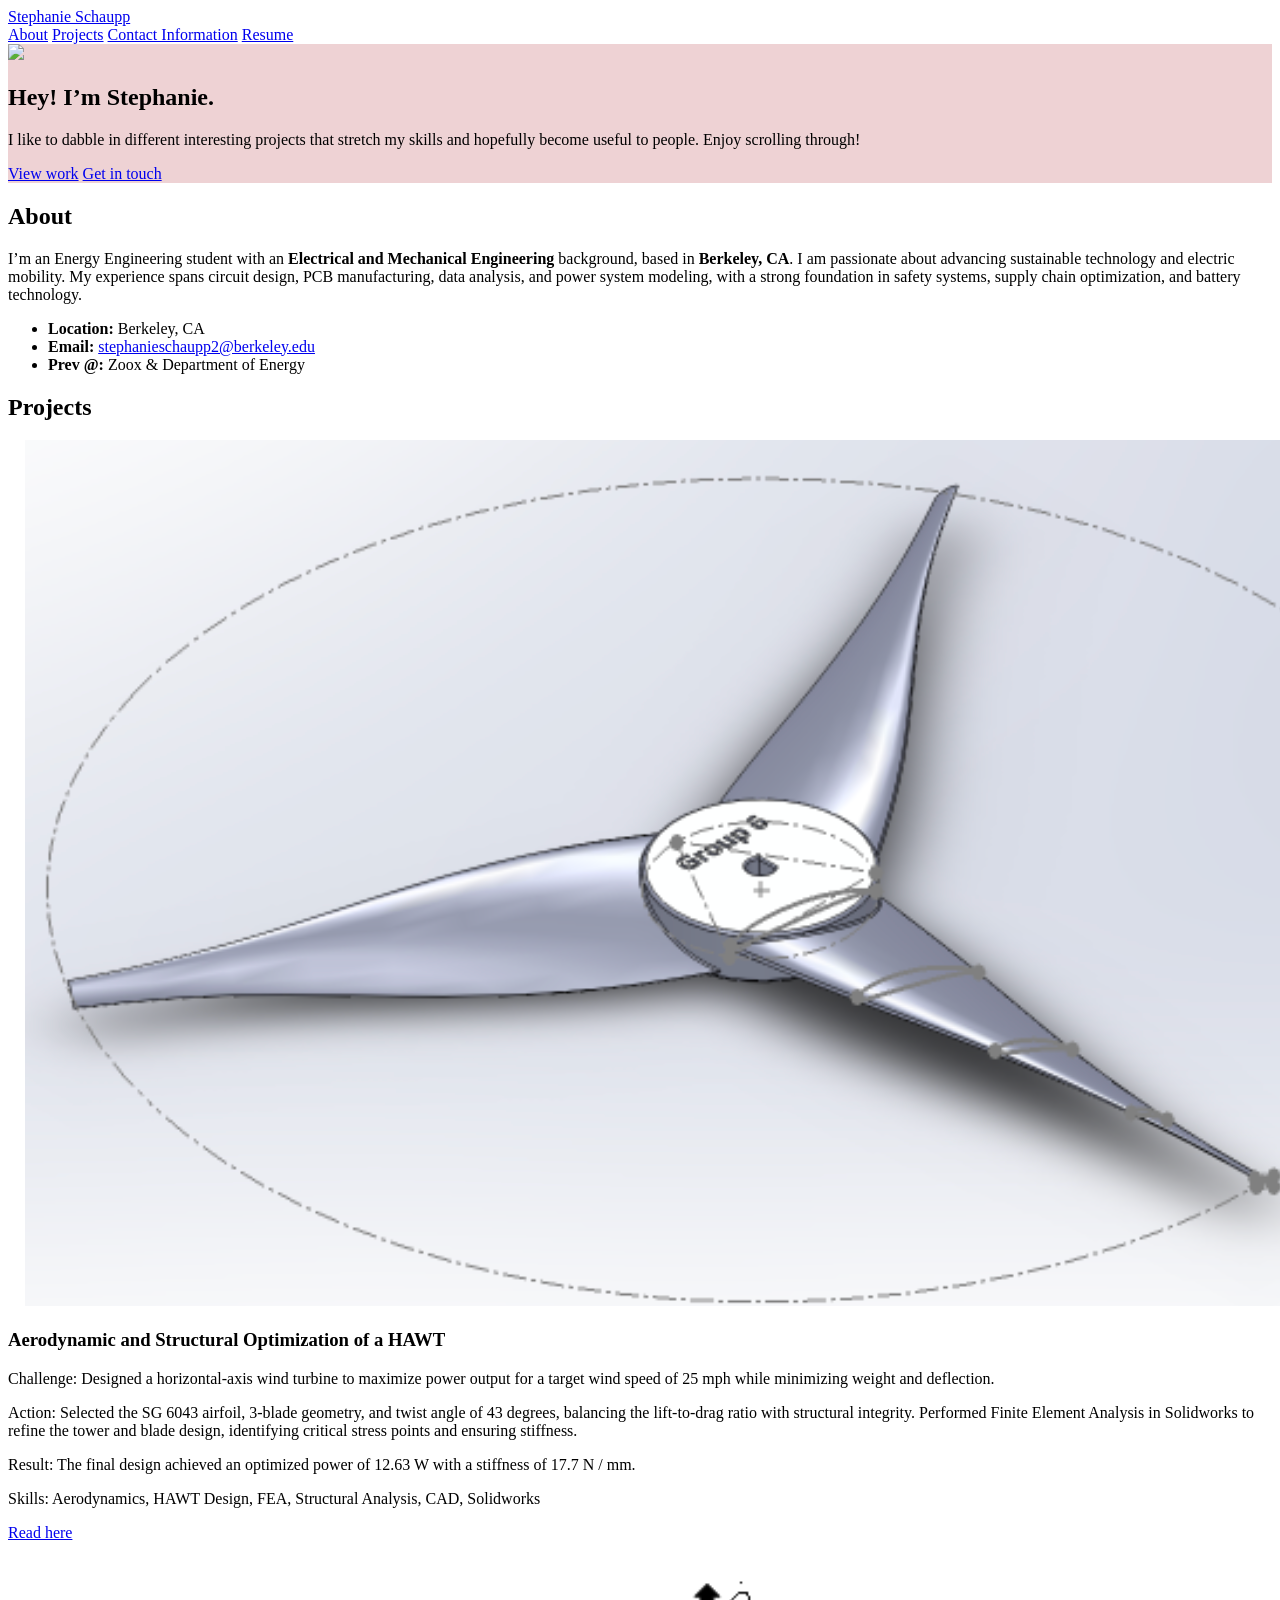
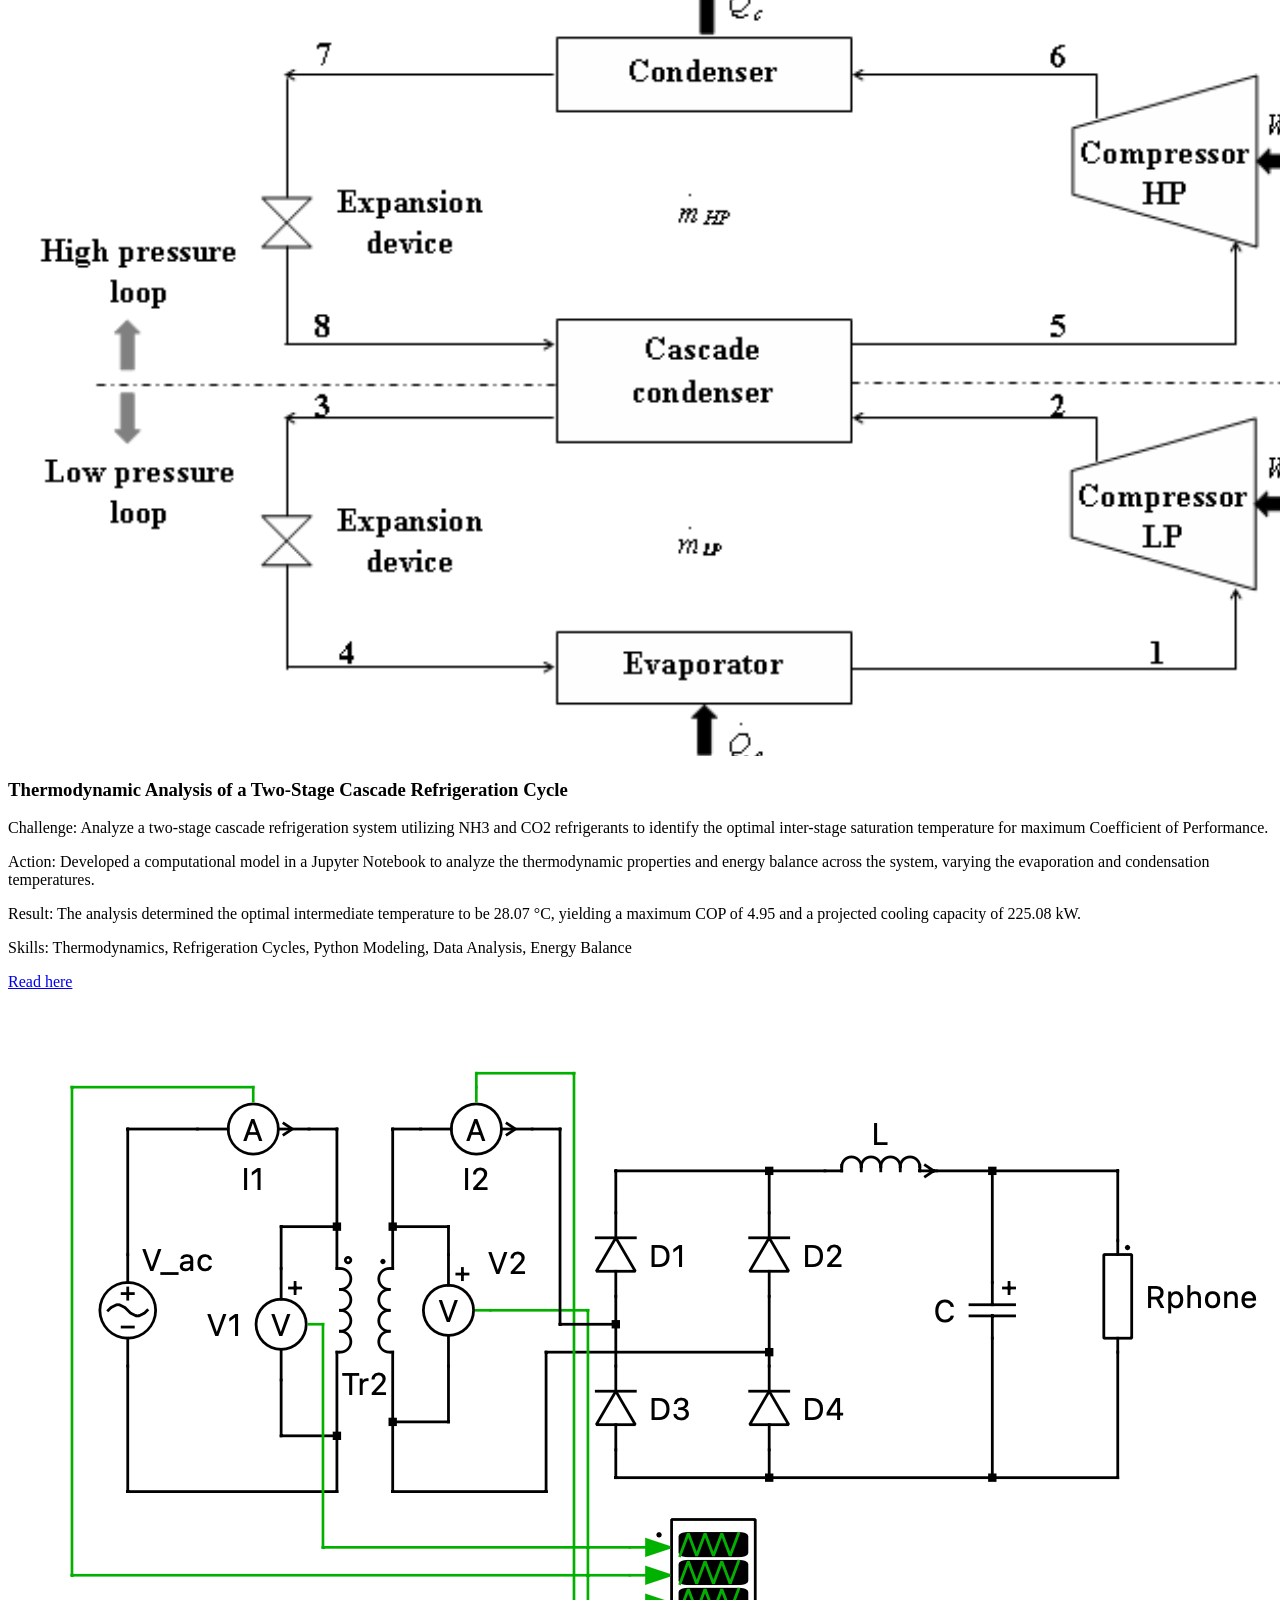
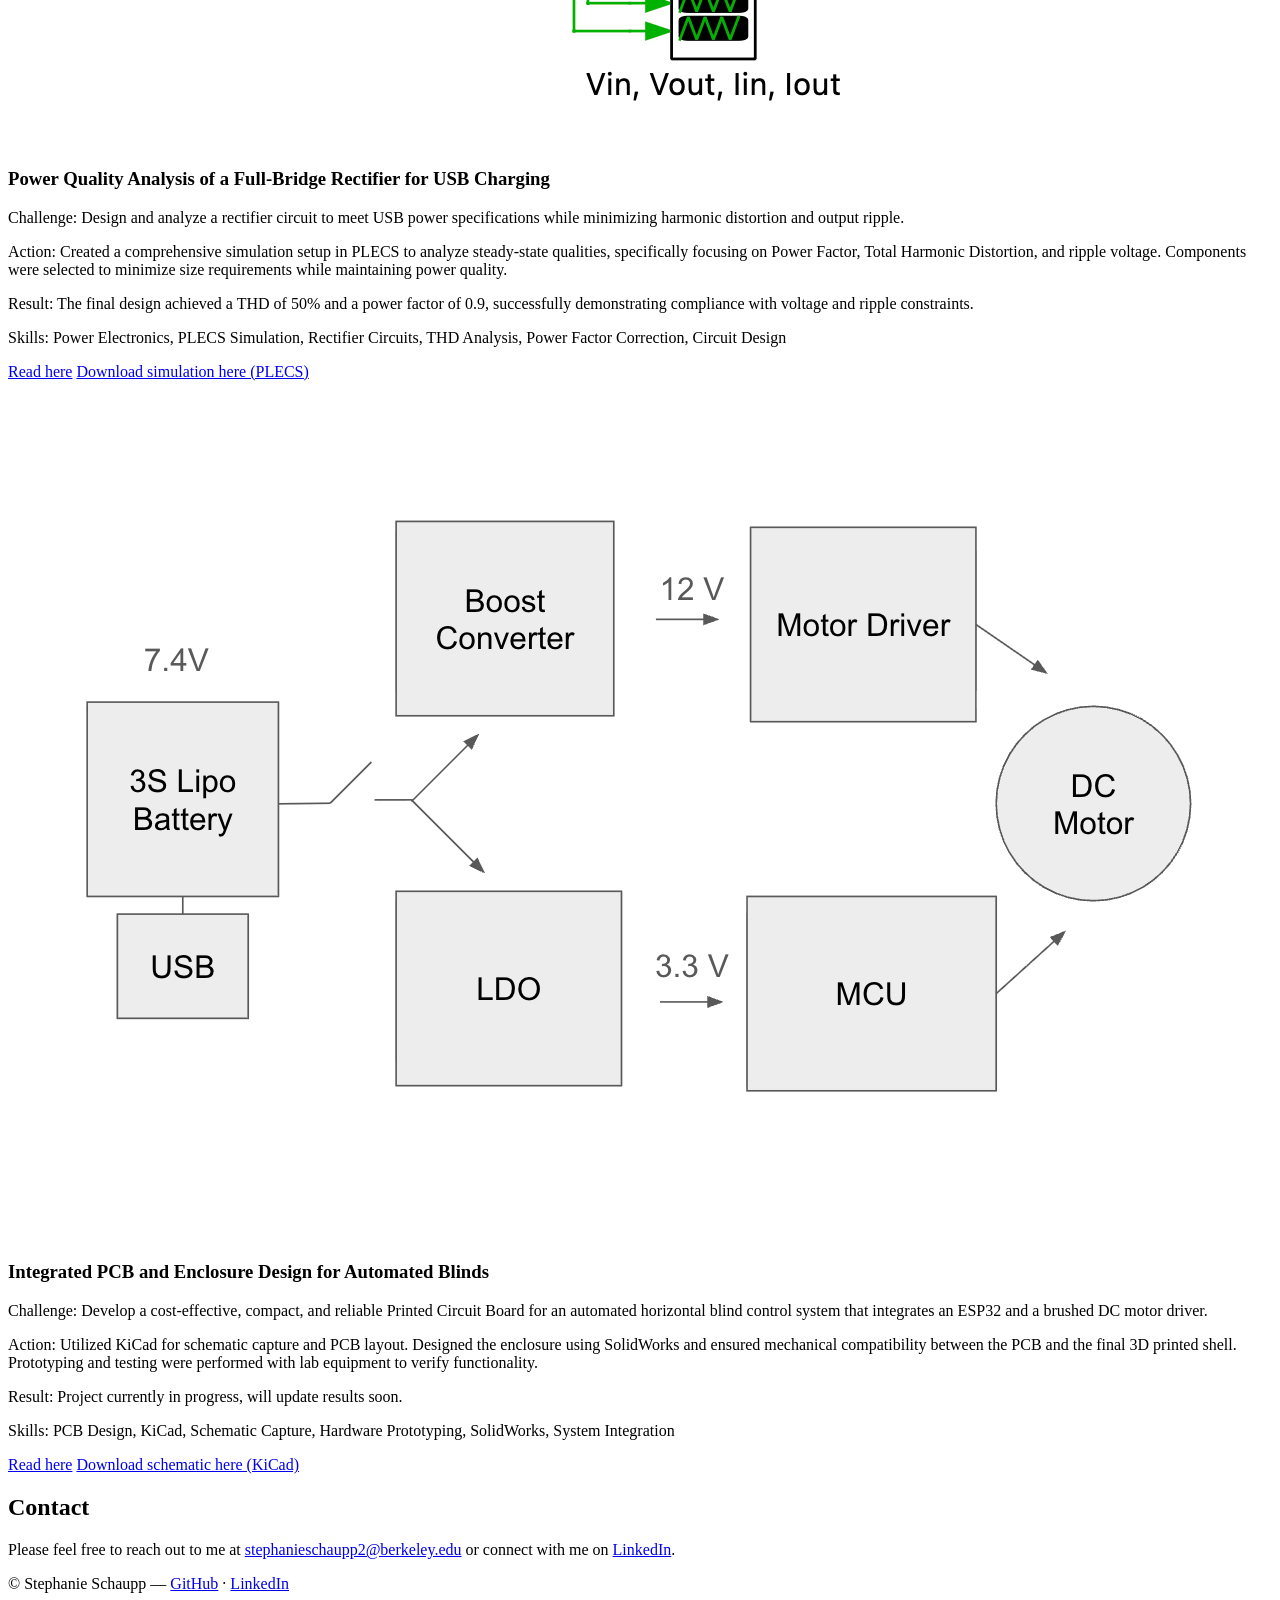
==== index.html @ c62b784f "Update index.html" ====
<!doctype html>
<html lang="en">
<head>
  <meta charset="utf-8" />
  <meta name="viewport" content="width=device-width,initial-scale=1" />
  <title>Stephanie Schaupp — Portfolio</title> 
  <meta name="description" content="Stephanie Schaupp — Energy Engineering Student @ UC Berkeley" />
  <link rel="preconnect" href="https://fonts.gstatic.com" crossorigin>
  <link href="https://fonts.googleapis.com/css2?family=Inter:wght@300;400;600;700&display=swap" rel="stylesheet">
  <link rel="stylesheet" href="styles.css" />
</head>
  
<body>
  <header class="site-header">
    <div class="container header-inner">
      <a class="logo" href="./index.html">Stephanie Schaupp</a>
      <nav class="nav" id="nav">
        <a href="#about">About</a>
        <a href="#projects">Projects</a>
        <a href="#contact">Contact Information</a>
        <a class="cta" href="assets/images/Stephanie Schaupp Resume.pdf" target="_blank" rel="noopener">Resume</a>
      </nav>

  <main>
    <section class="hero" style="background-color: #eed2d4;">
      <div class="container hero-inner">
        <img class="hero-avatar" src="assets/images/Steph-1.jpg" />
        <div class="hero-text">
          <h1>Hey! I’m <span class="accent">Stephanie</span>.</h1>
          <p class="lead">I like to dabble in different interesting projects that stretch my skills and hopefully become useful to people. Enjoy scrolling through!</p>
          <p class="hero-cta">
            <a class="btn" href="#projects">View work</a>
            <a class="btn" href="#contact">Get in touch</a>
          </p>
        </div>
      </div>
    </section>

    <section id="about" class="container section about">
      <h2>About</h2>
      <p>I’m an Energy Engineering student with an <strong> Electrical and Mechanical Engineering</strong> background, based in <strong>Berkeley, CA</strong>. I am passionate about advancing sustainable technology and electric mobility. My experience spans circuit design, PCB manufacturing, data analysis, and power system modeling, with a strong foundation in safety systems, supply chain optimization, and battery technology.</p>
      <ul class="meta-list">
        <li><strong>Location:</strong> Berkeley, CA</li>
        <li><strong>Email:</strong> <a href="mailto:stephanieschaupp2@berkeley.edu">stephanieschaupp2@berkeley.edu</a></li>
        <li><strong>Prev @:</strong> Zoox & Department of Energy </li>
      </ul>
    </section>

    <section id="projects" class="container section projects">
      <h2>Projects</h2>
      <div class="grid">
        <article class="card">
          <img src="assets/images/Wind_Turbine_Blade.png" alt="Project 1 Image">
          <h3>Aerodynamic and Structural Optimization of a HAWT</h3>
          <p> Challenge: Designed a horizontal-axis wind turbine to maximize power output for a target wind speed of 25 mph while minimizing weight and deflection. </p>
          <p> Action: Selected the SG 6043 airfoil, 3-blade geometry, and twist angle of 43 degrees, balancing the lift-to-drag ratio with structural integrity. Performed Finite Element Analysis in Solidworks to refine the tower and blade design, identifying critical stress points and ensuring stiffness. </p>
          <p> Result: The final design achieved an optimized power of 12.63 W with a stiffness of 17.7 N / mm. </p>
          <p>Skills: Aerodynamics, HAWT Design, FEA, Structural Analysis, CAD, Solidworks</p>
          <p class="card-links">
            <a href="assets/images/Wind Turbine Project Report.pdf" target="_blank" rel="noopener">Read here</a>
          </p>
        </article>

        <article class="card">
          <img src="assets/images/Cascade_refrigeration.png" alt="Cascade Refrigerator Image">
          <h3>Thermodynamic Analysis of a Two-Stage Cascade Refrigeration Cycle</h3>
          <p> Challenge: Analyze a two-stage cascade refrigeration system utilizing NH3 and CO2 refrigerants to identify the optimal inter-stage saturation temperature for maximum Coefficient of Performance. </p>
          <p> Action: Developed a computational model in a Jupyter Notebook to analyze the thermodynamic properties and energy balance across the system, varying the evaporation and condensation temperatures. </p>
          <p> Result: The analysis determined the optimal intermediate temperature to be 28.07 °C, yielding a maximum COP of 4.95 and a projected cooling capacity of 225.08 kW. </p>
          <p>Skills: Thermodynamics, Refrigeration Cycles, Python Modeling, Data Analysis, Energy Balance</p>
          <p class="card-links">
            <a href="https://github.com/StephanieHSchaupp/StephSchaupp/blob/main/assets/images/Cascade_Refrigeration_Project.ipynb" target="_blank" rel="noopener">Read here</a>
          </p>
        </article>

        <article class="card">
          <img src="assets/images/Rectifier.png" alt="iPhone Charger Rectifier Image">
          <h3>Power Quality Analysis of a Full-Bridge Rectifier for USB Charging</h3>
          <p> Challenge: Design and analyze a rectifier circuit to meet USB power specifications while minimizing harmonic distortion and output ripple. </p>
          <p> Action: Created a comprehensive simulation setup in PLECS to analyze steady-state qualities, specifically focusing on Power Factor, Total Harmonic Distortion, and ripple voltage. Components were selected to minimize size requirements while maintaining power quality. </p>
          <p> Result: The final design achieved a THD of 50% and a power factor of 0.9, successfully demonstrating compliance with voltage and ripple constraints. </p>
          <p>Skills: Power Electronics, PLECS Simulation, Rectifier Circuits, THD Analysis, Power Factor Correction, Circuit Design</p>
          <p class="card-links">
            <a href="assets/images/iPhone_Charger_Rectifier.pdf" target="_blank" rel="noopener">Read here</a>
            <a href="assets/images/iPhone_Charger_Rectifier.plecs" target="_blank" rel="noopener">Download simulation here (PLECS)</a>
          </p>
        </article>

        <article class="card">
          <img src="assets/images/Schematic_Sketch.png" alt="Schematic Block Diagram Image">
          <h3>Integrated PCB and Enclosure Design for Automated Blinds</h3>
          <p> Challenge: Develop a cost-effective, compact, and reliable Printed Circuit Board for an automated horizontal blind control system that integrates an ESP32 and a brushed DC motor driver. </p>
          <p> Action: Utilized KiCad for schematic capture and PCB layout. Designed the enclosure using SolidWorks and ensured mechanical compatibility between the PCB and the final 3D printed shell. Prototyping and testing were performed with lab equipment to verify functionality. </p>
          <p> Result: Project currently in progress, will update results soon. </p>
          <p>Skills: PCB Design, KiCad, Schematic Capture, Hardware Prototyping, SolidWorks, System Integration</p>
          <p class="card-links">
            <a href="assets/images/PCB_Schematic.pdf" target="_blank" rel="noopener">Read here</a>
            <a href="assets/images/Schematic.kicad_sch" target="_blank" rel="noopener">Download schematic here (KiCad)</a>
          </p>
        </article>

        <!-- duplicate card blocks for more projects -->
      </div>
    </section>

   <section id="contact" class="container section contact">
  <h2>Contact</h2>
  <p>
    Please feel free to reach out to me at 
    <a href="mailto:you@example.com">stephanieschaupp2@berkeley.edu</a> 
    or connect with me on 
    <a href="https://www.linkedin.com/in/stephanieschaupp/" target="_blank">LinkedIn</a>.
  </p>
</section>
</main>

  <footer class="site-footer">
    <div class="container">
      <p>© <span id="year"></span> Stephanie Schaupp — <a href="https://github.com/yourname" target="_blank" rel="noopener">GitHub</a> · <a href="https://linkedin.com/in/yourprofile" target="_blank" rel="noopener">LinkedIn</a></p>
    </div>
  </footer>

  <script src="script.js"></script>
</body>
</html>
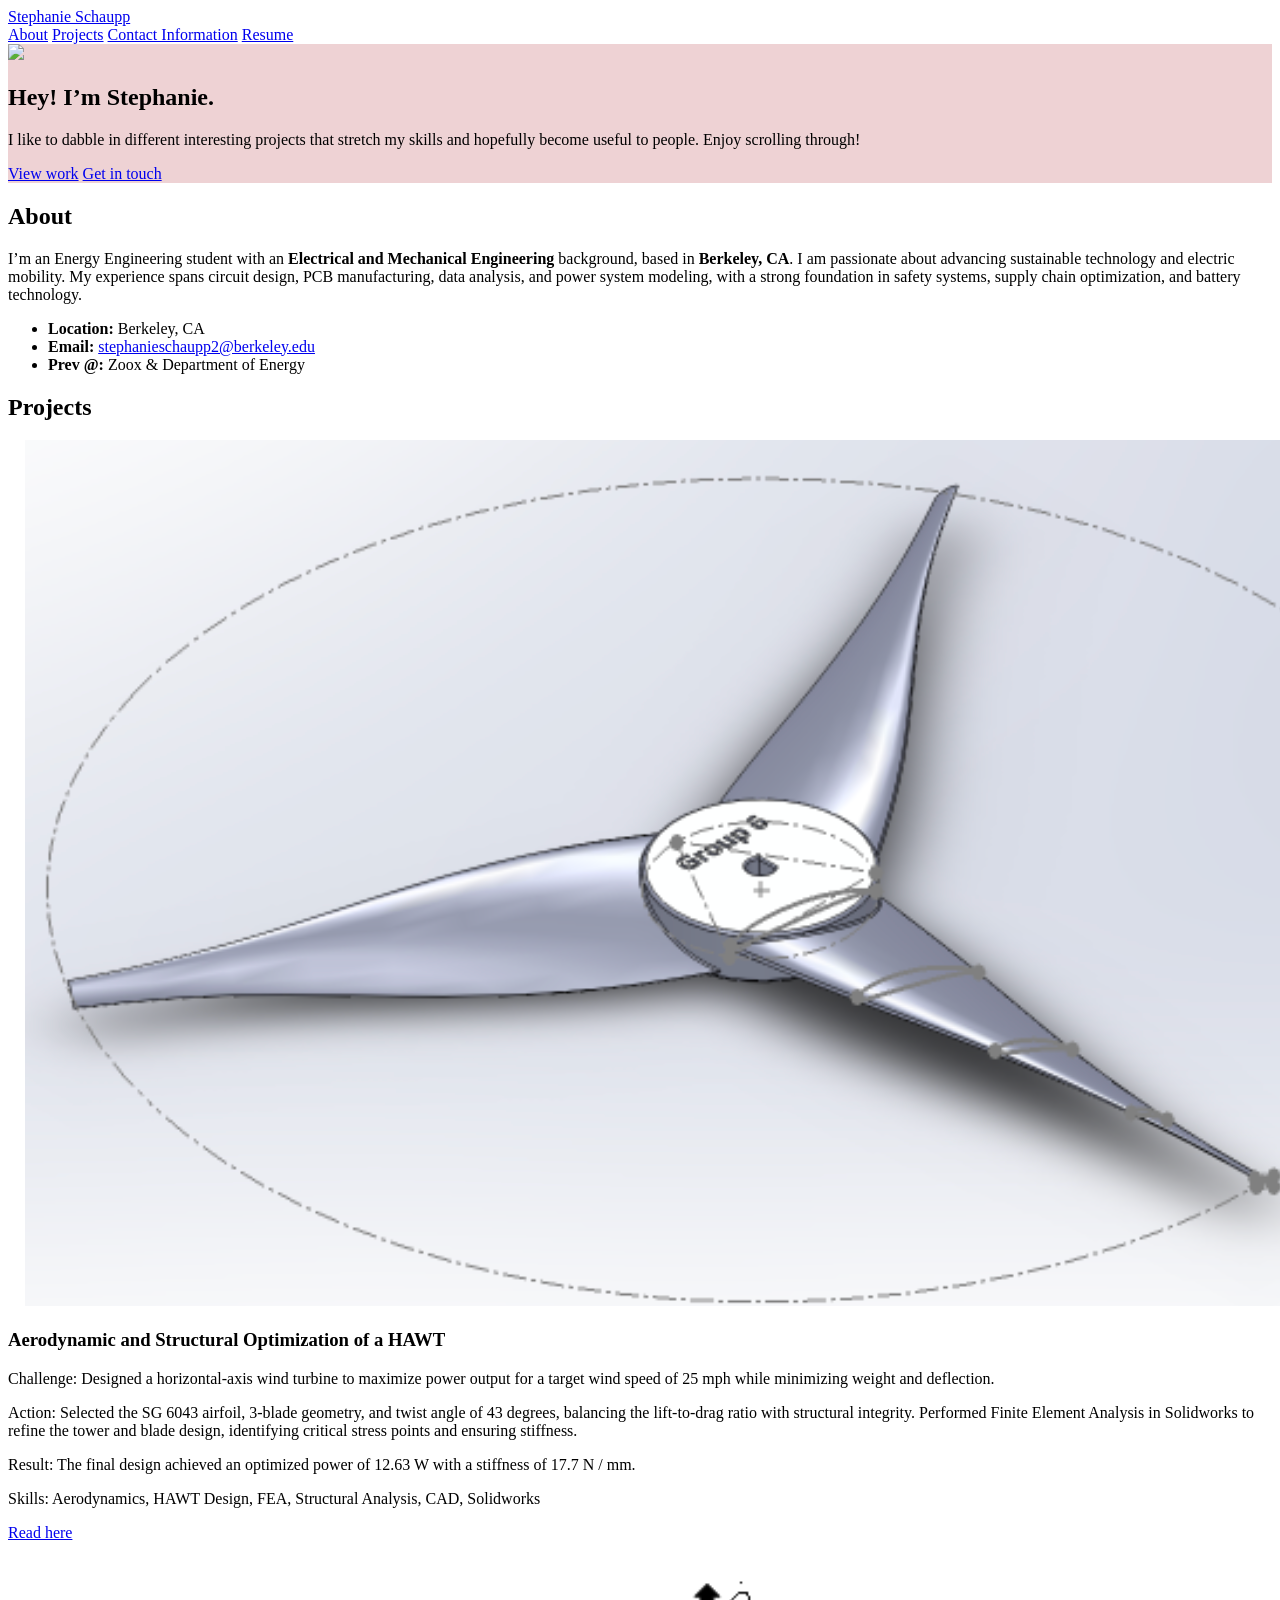
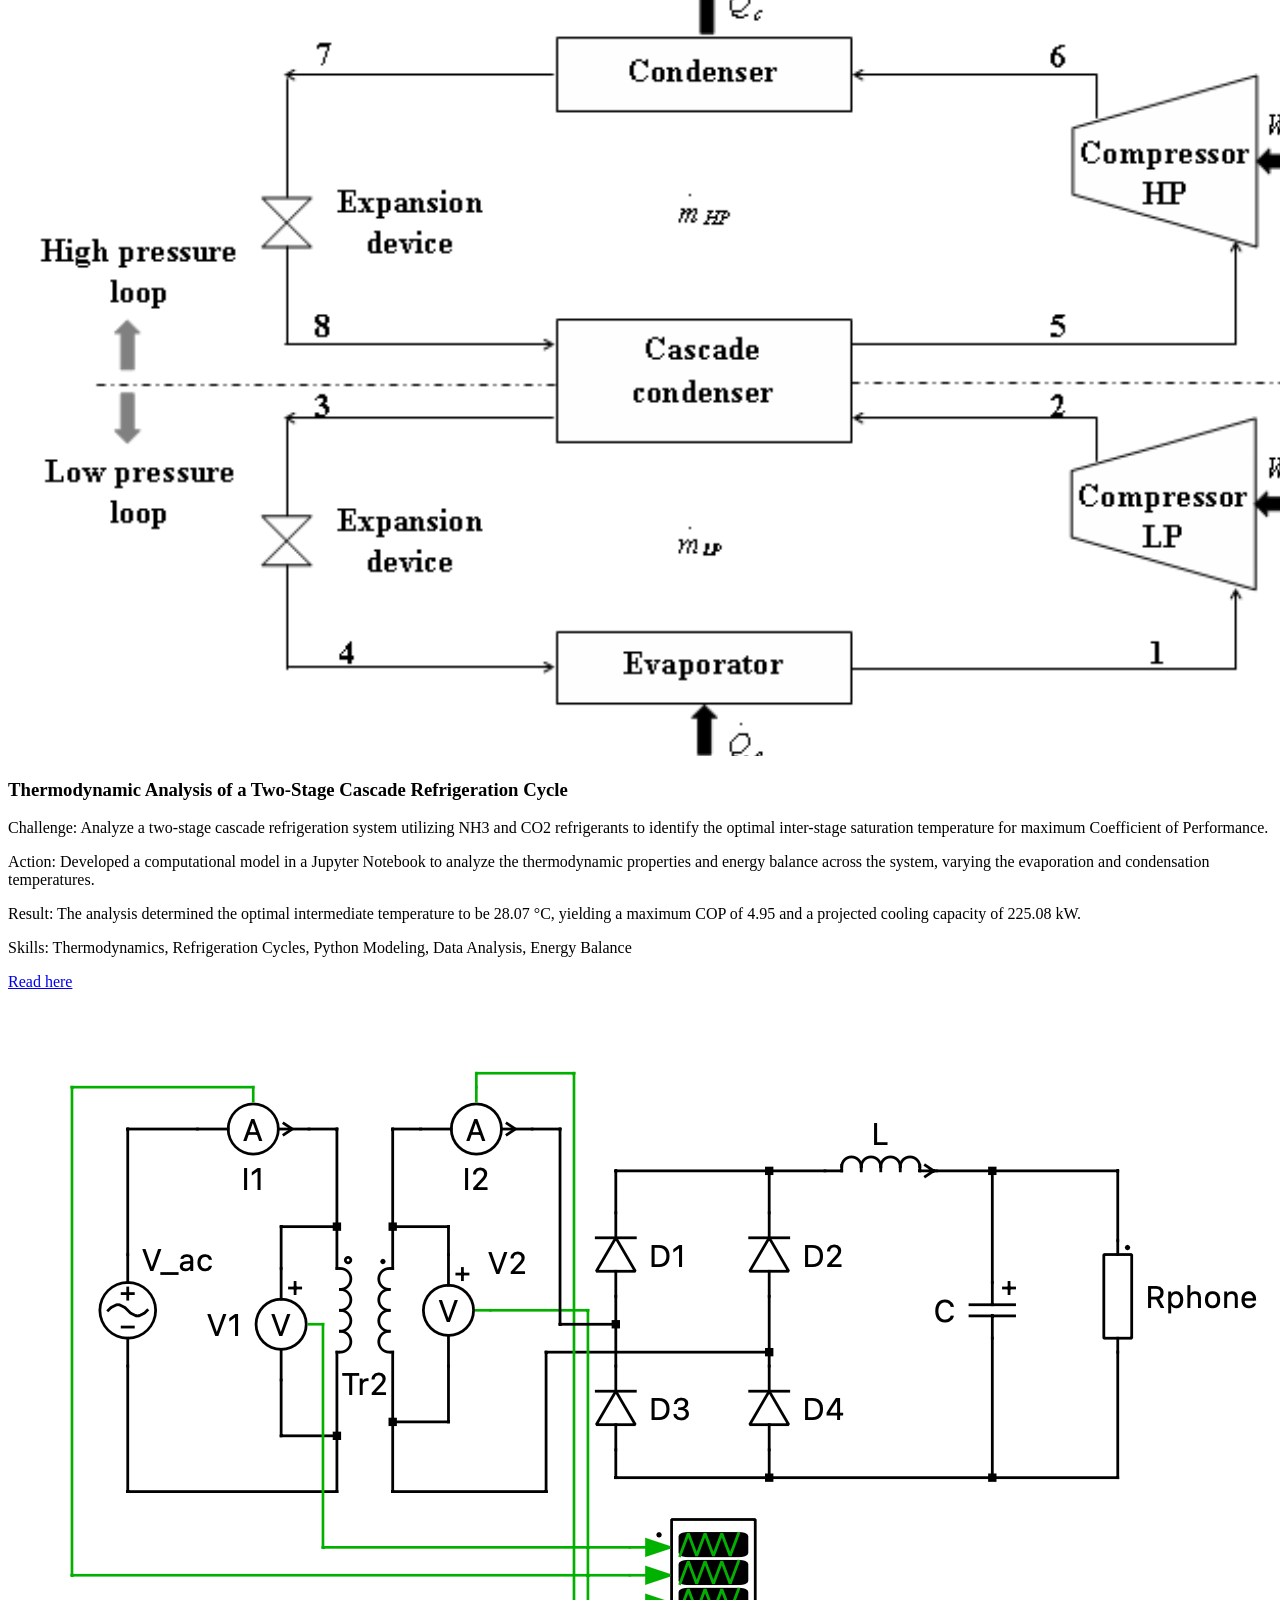
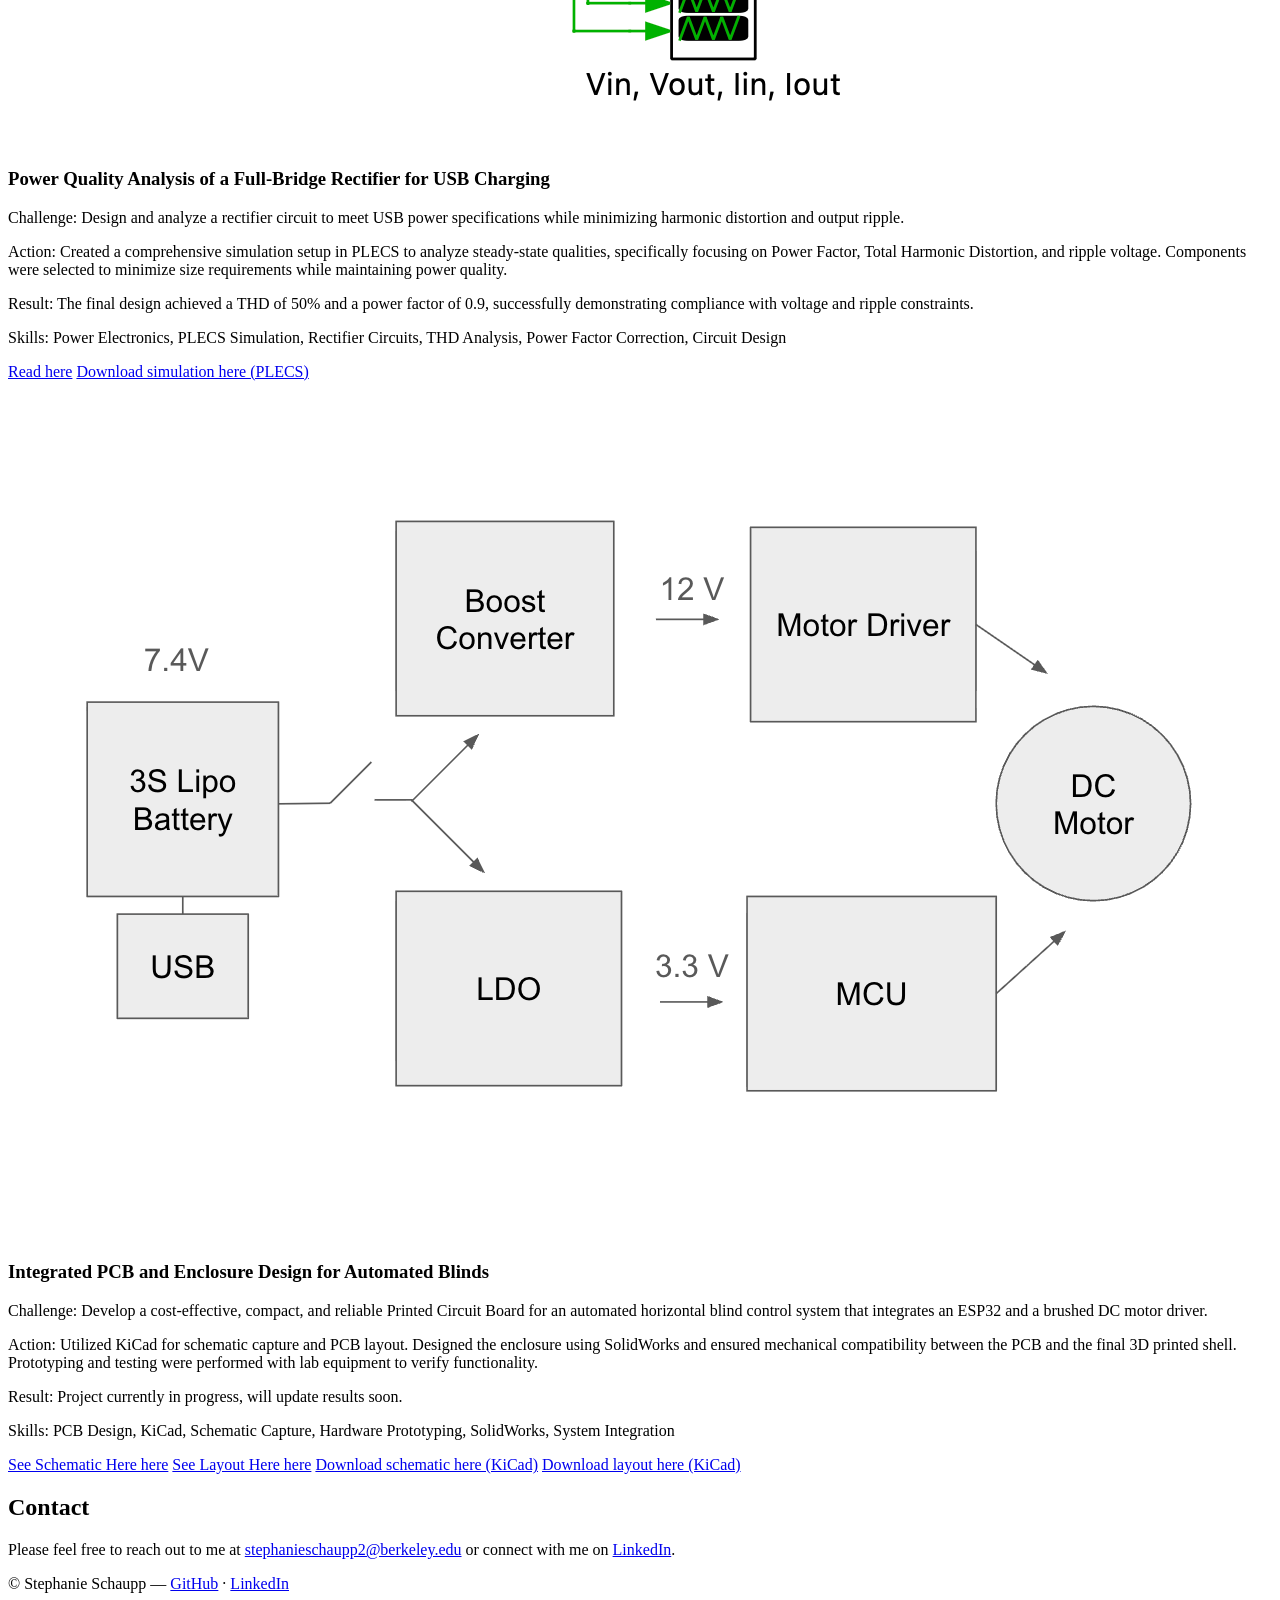
==== commit 186f1381: "Update links for PCB schematic and layout images" ====
--- a/index.html
+++ b/index.html
@@ -94,8 +94,10 @@
           <p> Result: Project currently in progress, will update results soon. </p>
           <p>Skills: PCB Design, KiCad, Schematic Capture, Hardware Prototyping, SolidWorks, System Integration</p>
           <p class="card-links">
-            <a href="assets/images/PCB_Schematic.pdf" target="_blank" rel="noopener">Read here</a>
+            <a href="assets/images/PCB_Schematic1.png" target="_blank" rel="noopener">See Schematic Here here</a>
+            <a href="assets/images/PCB_Layout1.png" target="_blank" rel="noopener">See Layout Here here</a>
             <a href="assets/images/Schematic.kicad_sch" target="_blank" rel="noopener">Download schematic here (KiCad)</a>
+            <a href="assets/images/Layout.kicad_pcb" target="_blank" rel="noopener">Download layout here (KiCad)</a>
           </p>
         </article>
 
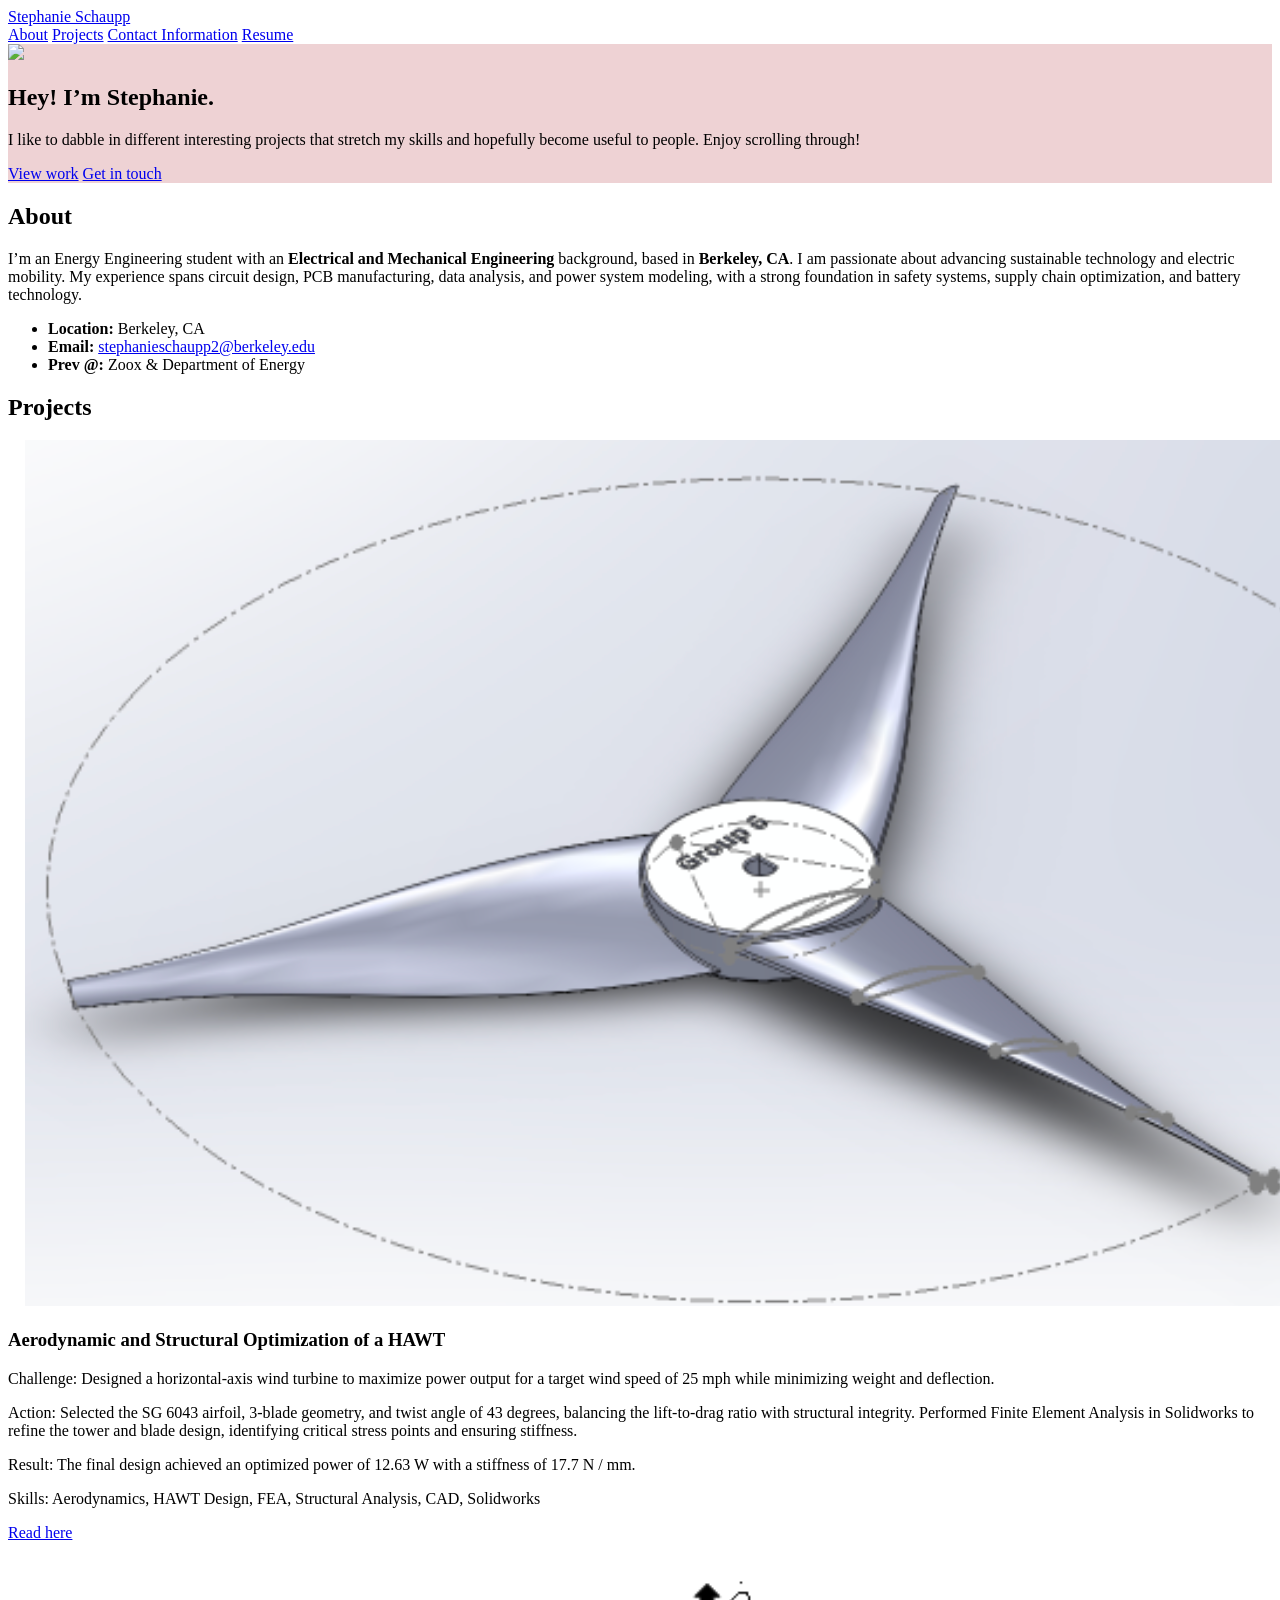
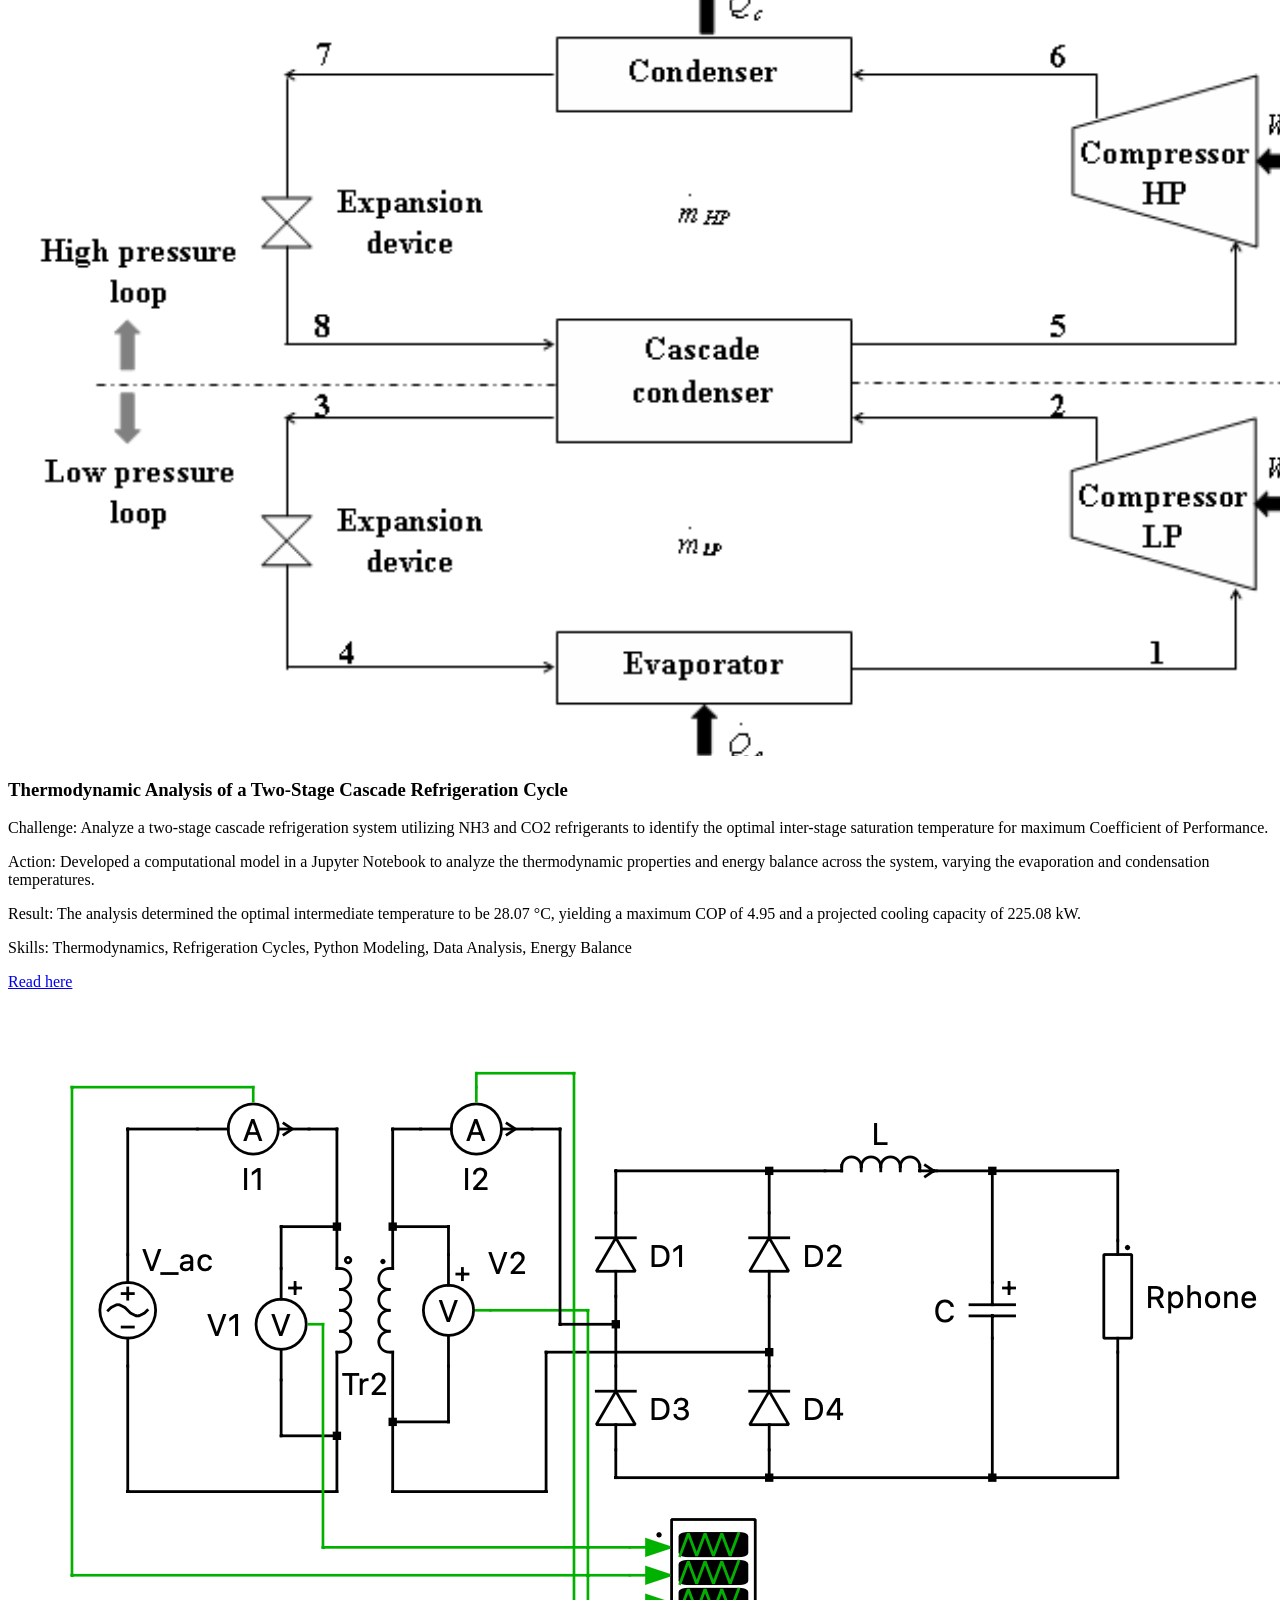
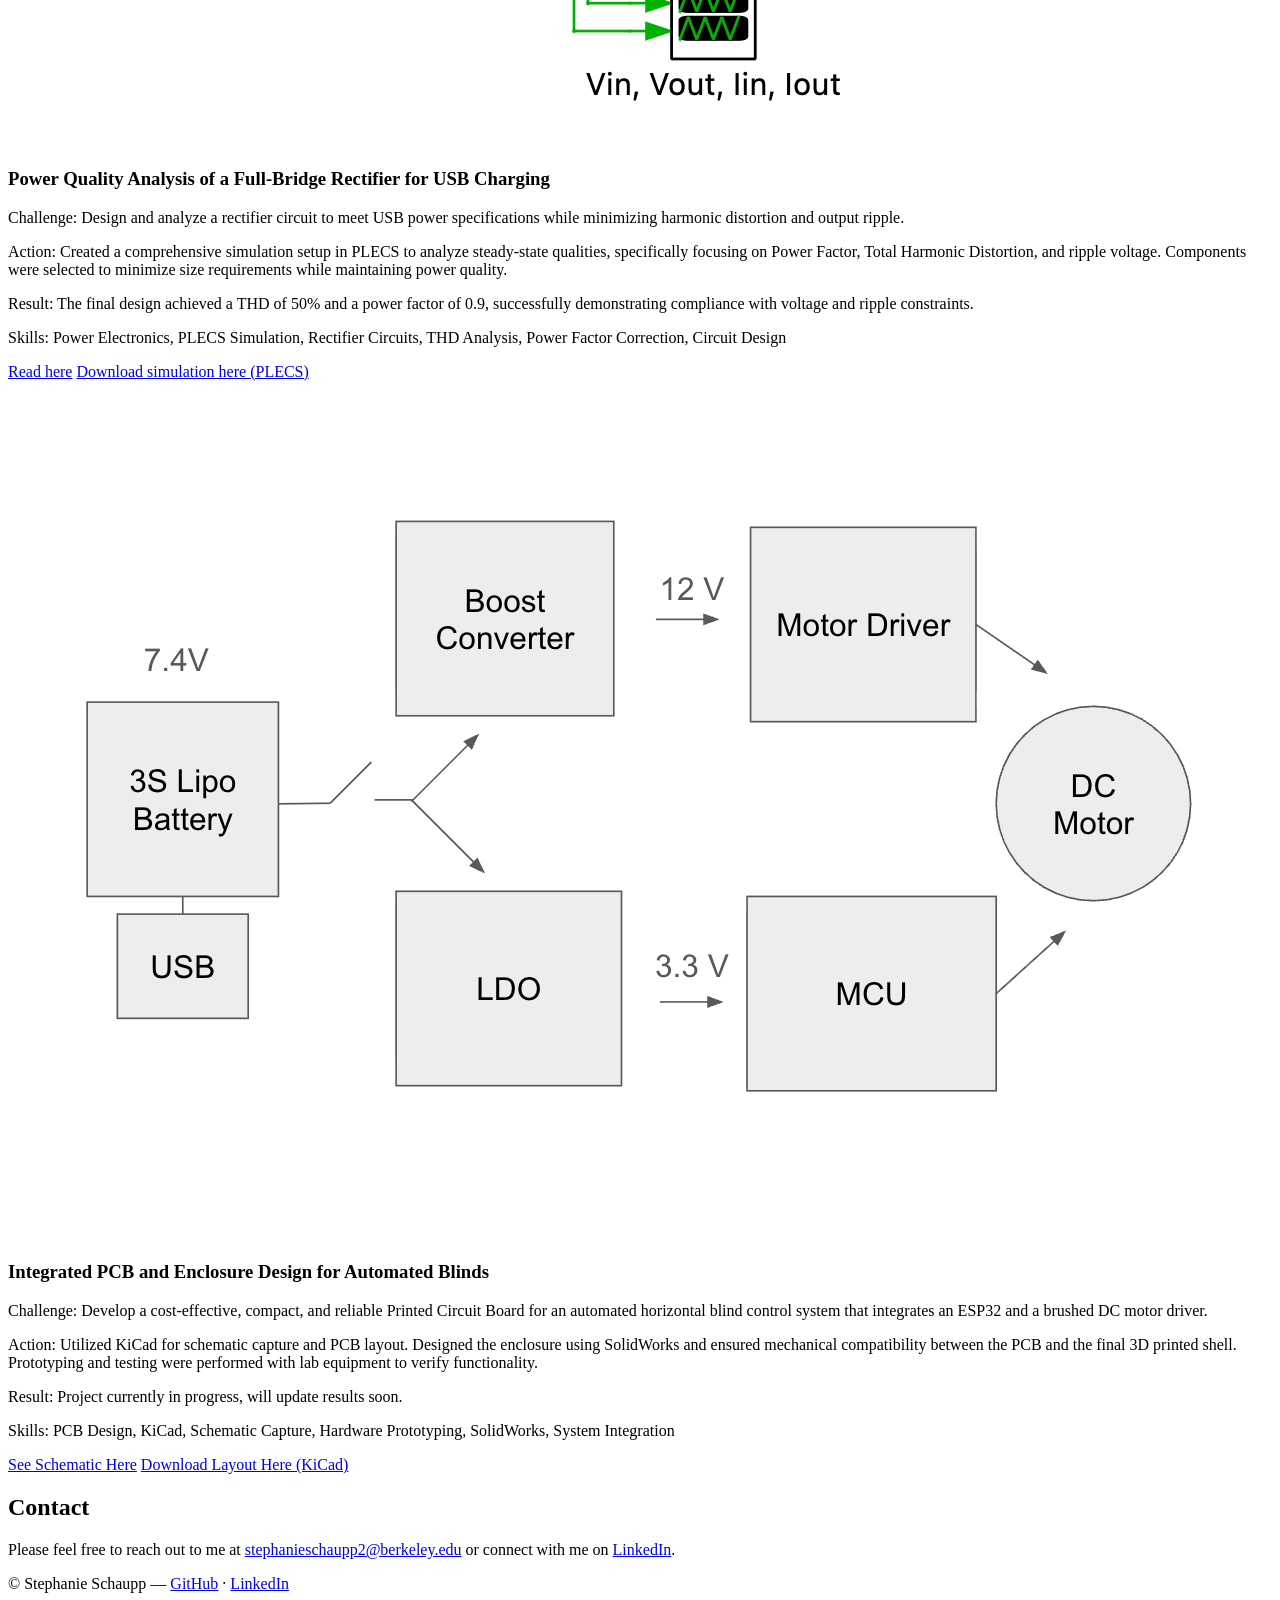
==== commit 4092f707: "Update project links and fix text duplication Removed duplicate links and corrected text in project " ====
--- a/index.html
+++ b/index.html
@@ -94,10 +94,8 @@
           <p> Result: Project currently in progress, will update results soon. </p>
           <p>Skills: PCB Design, KiCad, Schematic Capture, Hardware Prototyping, SolidWorks, System Integration</p>
           <p class="card-links">
-            <a href="assets/images/PCB_Schematic1.png" target="_blank" rel="noopener">See Schematic Here here</a>
-            <a href="assets/images/PCB_Layout1.png" target="_blank" rel="noopener">See Layout Here here</a>
-            <a href="assets/images/Schematic.kicad_sch" target="_blank" rel="noopener">Download schematic here (KiCad)</a>
-            <a href="assets/images/Layout.kicad_pcb" target="_blank" rel="noopener">Download layout here (KiCad)</a>
+            <a href="assets/images/PCB_Schematic1.png" target="_blank" rel="noopener">See Schematic Here</a>
+            <a href="assets/images/Layout.kicad_pcb" target="_blank" rel="noopener">Download Layout Here (KiCad)</a>
           </p>
         </article>
 
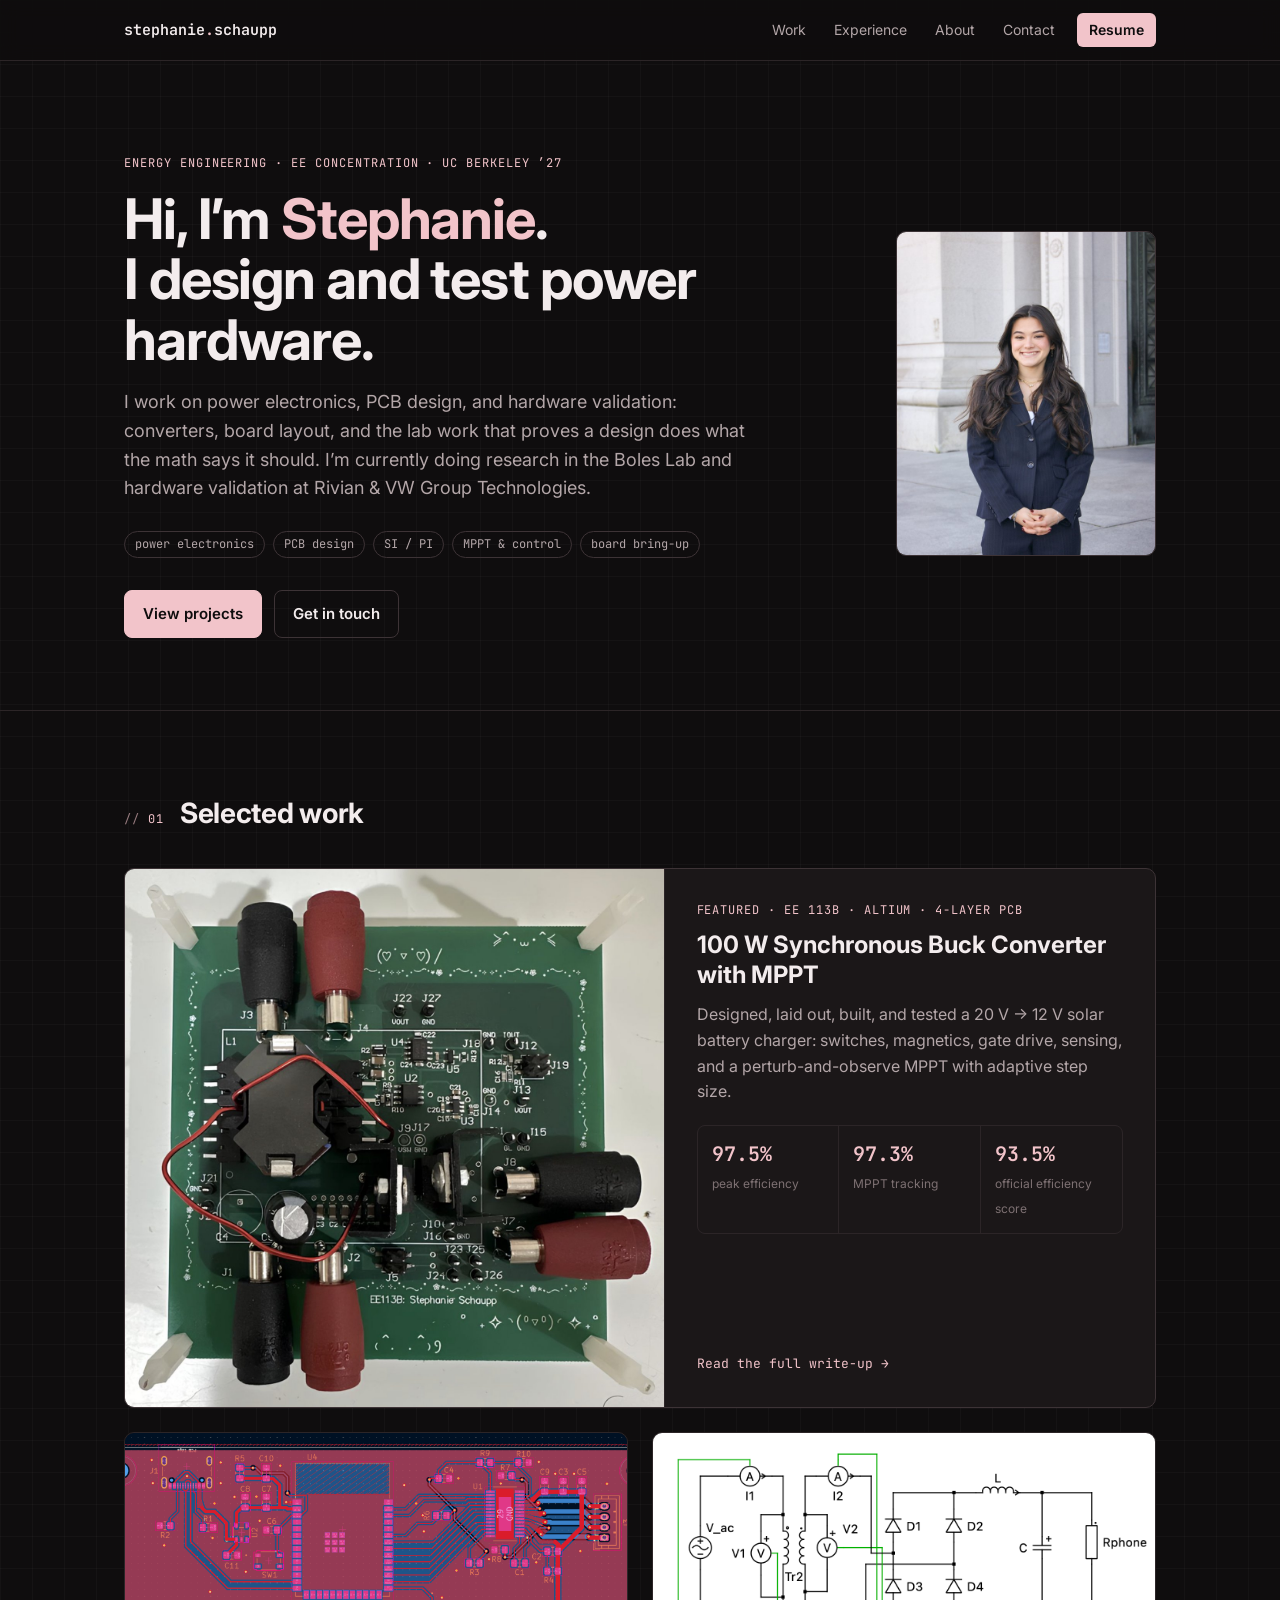
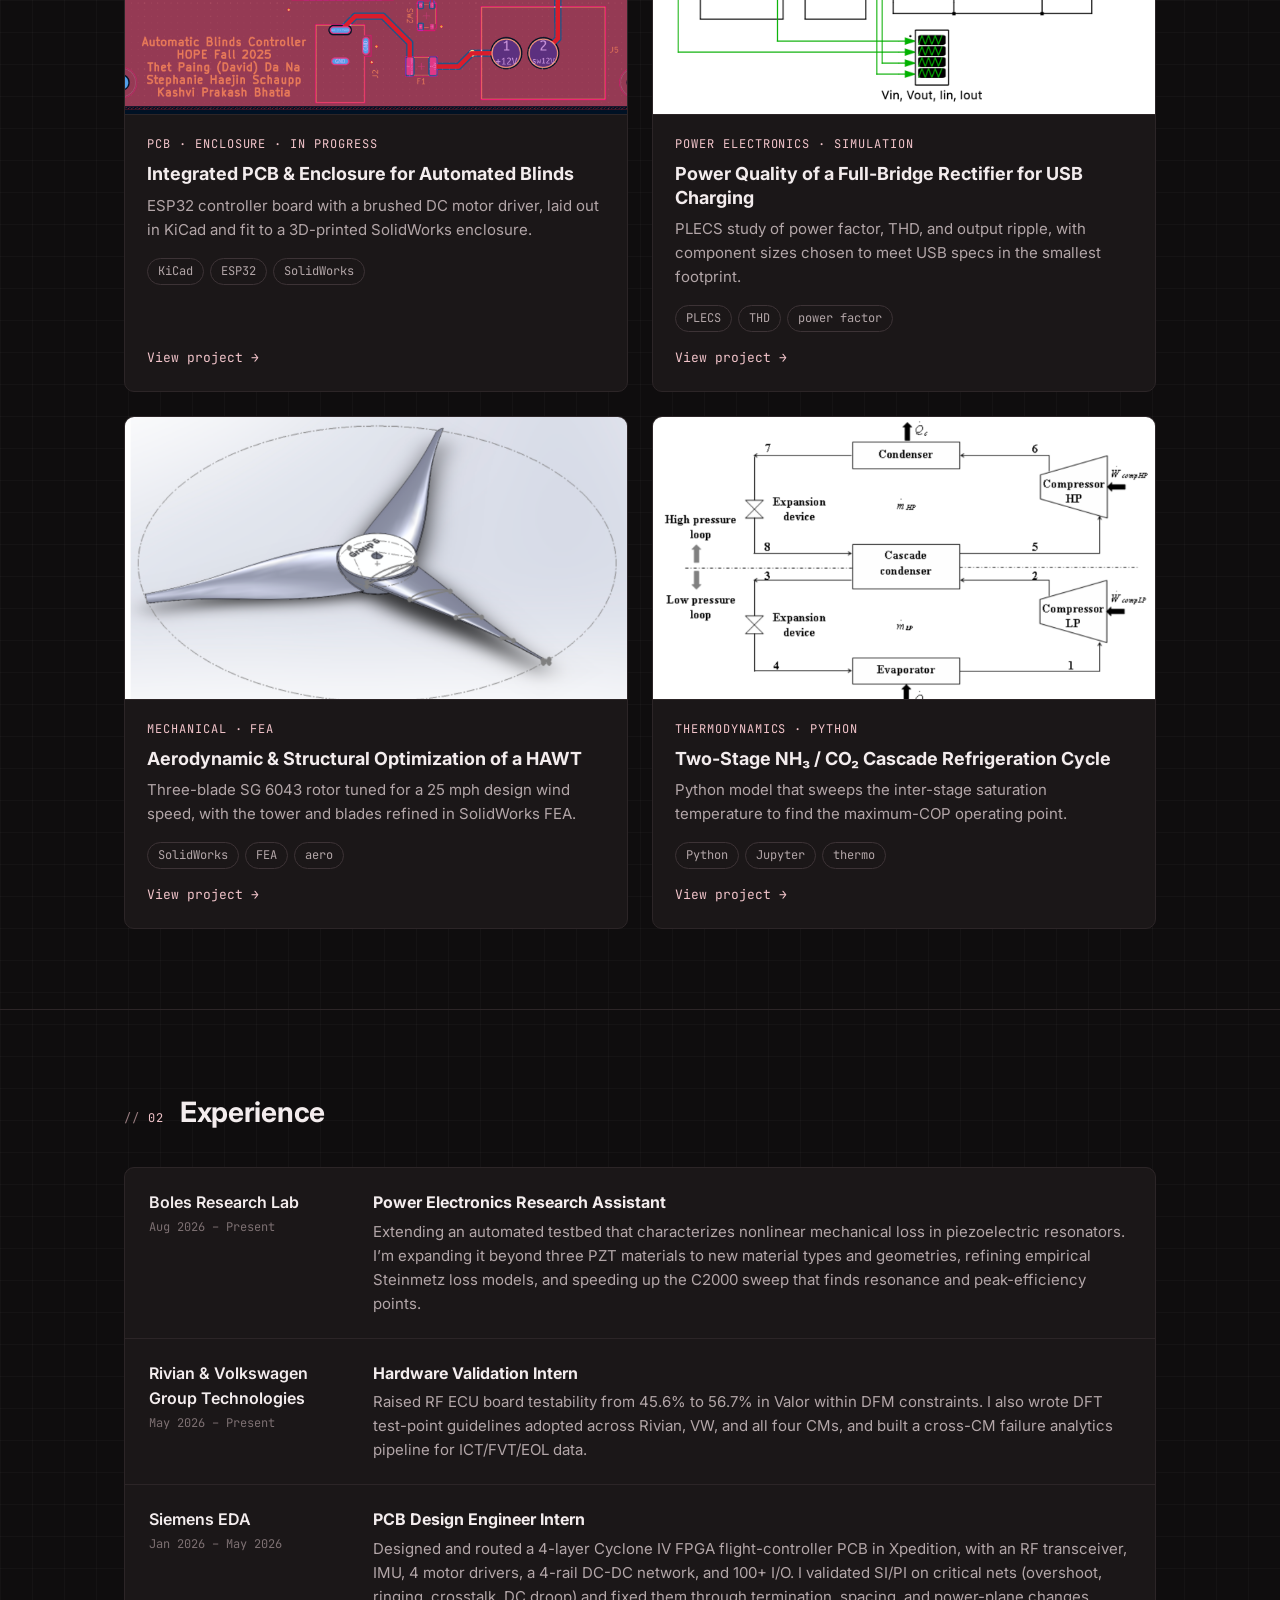
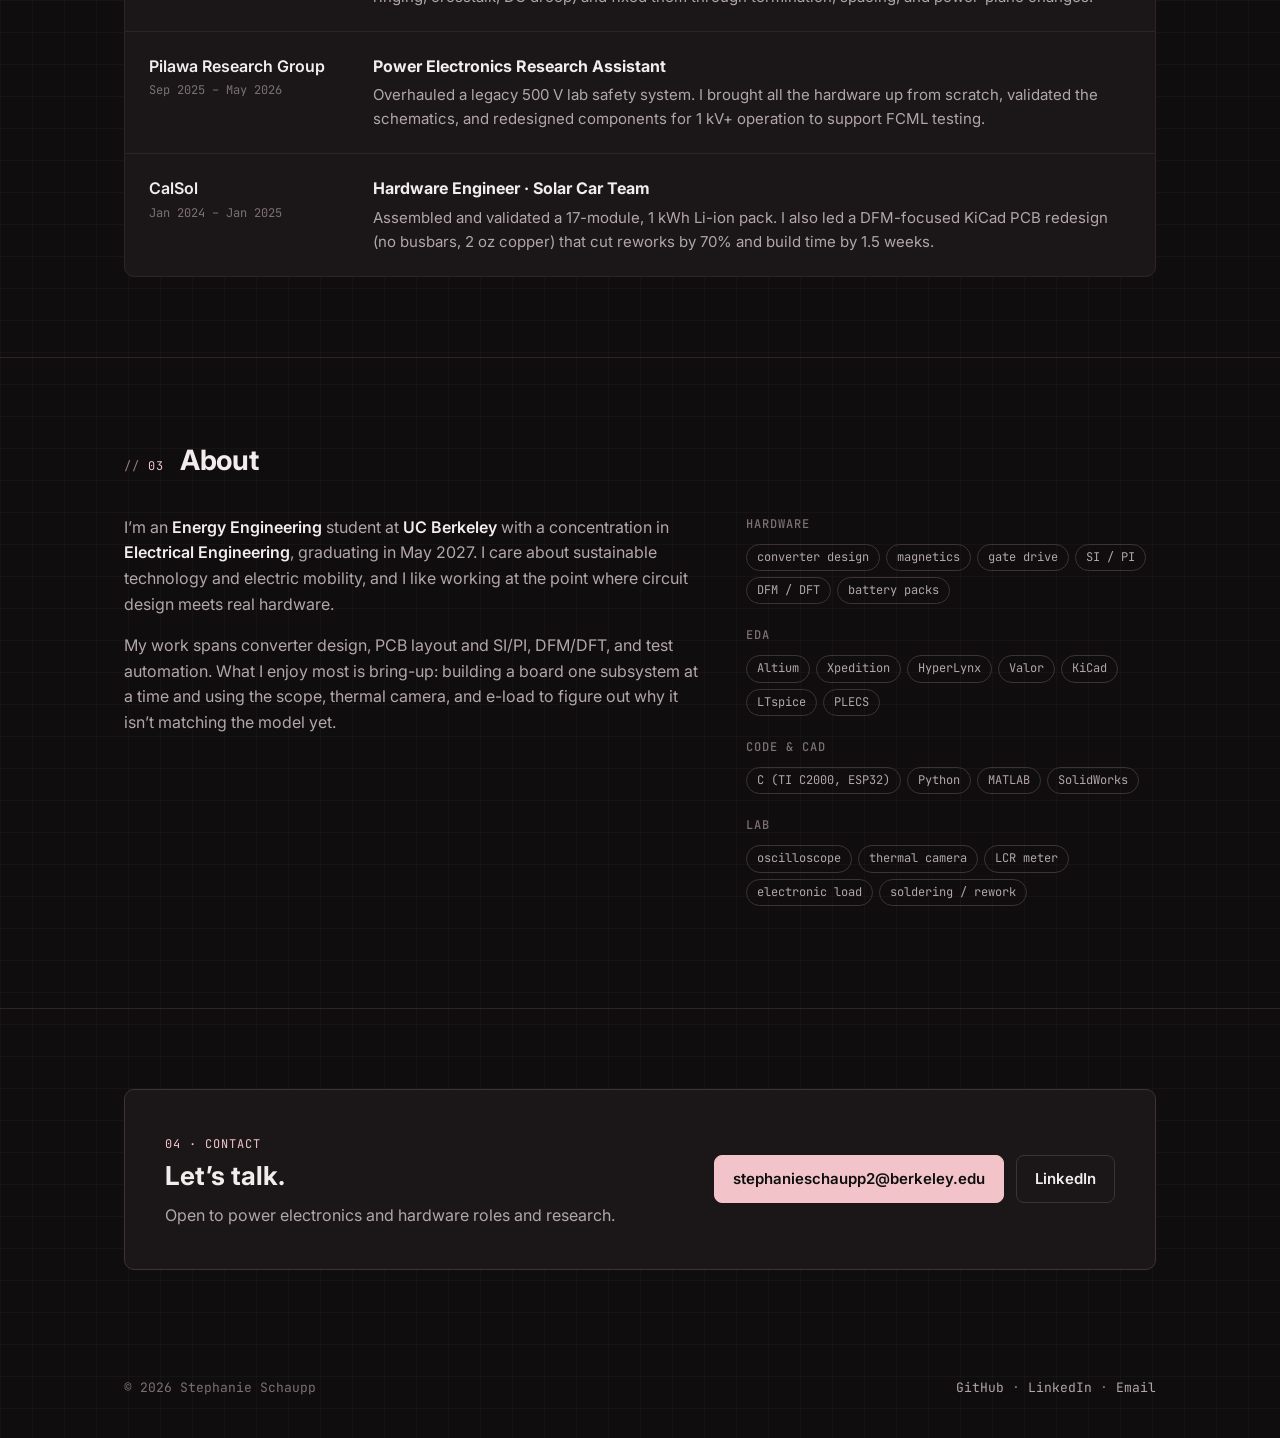
==== commit 42b49839: "Changing website content and design" ====
--- a/index.html
+++ b/index.html
@@ -2,125 +2,227 @@
 <html lang="en">
 <head>
   <meta charset="utf-8" />
-  <meta name="viewport" content="width=device-width,initial-scale=1" />
-  <title>Stephanie Schaupp — Portfolio</title> 
-  <meta name="description" content="Stephanie Schaupp — Energy Engineering Student @ UC Berkeley" />
+  <meta name="viewport" content="width=device-width, initial-scale=1" />
+  <title>Stephanie Schaupp — Power Electronics &amp; Hardware</title>
+  <meta name="description" content="Stephanie Schaupp — Energy Engineering (EE) at UC Berkeley. Power electronics, PCB design, and hardware validation projects." />
+  <meta name="theme-color" content="#0f0d0e" />
+  <link rel="preconnect" href="https://fonts.googleapis.com">
   <link rel="preconnect" href="https://fonts.gstatic.com" crossorigin>
-  <link href="https://fonts.googleapis.com/css2?family=Inter:wght@300;400;600;700&display=swap" rel="stylesheet">
+  <link href="https://fonts.googleapis.com/css2?family=Inter:wght@400;500;600;700&family=JetBrains+Mono:wght@400;500;600&display=swap" rel="stylesheet">
   <link rel="stylesheet" href="styles.css" />
 </head>
-  
 <body>
+
   <header class="site-header">
     <div class="container header-inner">
-      <a class="logo" href="./index.html">Stephanie Schaupp</a>
+      <a class="logo" href="./">stephanie<span>.</span>schaupp</a>
+      <button class="nav-toggle" id="navToggle" aria-expanded="false" aria-controls="nav">menu</button>
       <nav class="nav" id="nav">
+        <a href="#work">Work</a>
+        <a href="#experience">Experience</a>
         <a href="#about">About</a>
-        <a href="#projects">Projects</a>
-        <a href="#contact">Contact Information</a>
-        <a class="cta" href="assets/images/Stephanie Schaupp Resume.pdf" target="_blank" rel="noopener">Resume</a>
+        <a href="#contact">Contact</a>
+        <a class="resume" href="assets/Stephanie_Schaupp_Resume.pdf" target="_blank" rel="noopener">Resume</a>
       </nav>
+    </div>
+  </header>
 
   <main>
-    <section class="hero" style="background-color: #eed2d4;">
+    <!-- ================= HERO ================= -->
+    <section class="hero">
       <div class="container hero-inner">
-        <img class="hero-avatar" src="assets/images/Steph-1.jpg" />
-        <div class="hero-text">
-          <h1>Hey! I’m <span class="accent">Stephanie</span>.</h1>
-          <p class="lead">I like to dabble in different interesting projects that stretch my skills and hopefully become useful to people. Enjoy scrolling through!</p>
-          <p class="hero-cta">
-            <a class="btn" href="#projects">View work</a>
-            <a class="btn" href="#contact">Get in touch</a>
-          </p>
-        </div>
-      </div>
-    </section>
-
-    <section id="about" class="container section about">
-      <h2>About</h2>
-      <p>I’m an Energy Engineering student with an <strong> Electrical and Mechanical Engineering</strong> background, based in <strong>Berkeley, CA</strong>. I am passionate about advancing sustainable technology and electric mobility. My experience spans circuit design, PCB manufacturing, data analysis, and power system modeling, with a strong foundation in safety systems, supply chain optimization, and battery technology.</p>
-      <ul class="meta-list">
-        <li><strong>Location:</strong> Berkeley, CA</li>
-        <li><strong>Email:</strong> <a href="mailto:stephanieschaupp2@berkeley.edu">stephanieschaupp2@berkeley.edu</a></li>
-        <li><strong>Prev @:</strong> Zoox & Department of Energy </li>
-      </ul>
-    </section>
-
-    <section id="projects" class="container section projects">
-      <h2>Projects</h2>
-      <div class="grid">
-        <article class="card">
-          <img src="assets/images/Wind_Turbine_Blade.png" alt="Project 1 Image">
-          <h3>Aerodynamic and Structural Optimization of a HAWT</h3>
-          <p> Challenge: Designed a horizontal-axis wind turbine to maximize power output for a target wind speed of 25 mph while minimizing weight and deflection. </p>
-          <p> Action: Selected the SG 6043 airfoil, 3-blade geometry, and twist angle of 43 degrees, balancing the lift-to-drag ratio with structural integrity. Performed Finite Element Analysis in Solidworks to refine the tower and blade design, identifying critical stress points and ensuring stiffness. </p>
-          <p> Result: The final design achieved an optimized power of 12.63 W with a stiffness of 17.7 N / mm. </p>
-          <p>Skills: Aerodynamics, HAWT Design, FEA, Structural Analysis, CAD, Solidworks</p>
-          <p class="card-links">
-            <a href="assets/images/Wind Turbine Project Report.pdf" target="_blank" rel="noopener">Read here</a>
-          </p>
-        </article>
-
-        <article class="card">
-          <img src="assets/images/Cascade_refrigeration.png" alt="Cascade Refrigerator Image">
-          <h3>Thermodynamic Analysis of a Two-Stage Cascade Refrigeration Cycle</h3>
-          <p> Challenge: Analyze a two-stage cascade refrigeration system utilizing NH3 and CO2 refrigerants to identify the optimal inter-stage saturation temperature for maximum Coefficient of Performance. </p>
-          <p> Action: Developed a computational model in a Jupyter Notebook to analyze the thermodynamic properties and energy balance across the system, varying the evaporation and condensation temperatures. </p>
-          <p> Result: The analysis determined the optimal intermediate temperature to be 28.07 °C, yielding a maximum COP of 4.95 and a projected cooling capacity of 225.08 kW. </p>
-          <p>Skills: Thermodynamics, Refrigeration Cycles, Python Modeling, Data Analysis, Energy Balance</p>
-          <p class="card-links">
-            <a href="https://github.com/StephanieHSchaupp/StephSchaupp/blob/main/assets/images/Cascade_Refrigeration_Project.ipynb" target="_blank" rel="noopener">Read here</a>
-          </p>
-        </article>
-
-        <article class="card">
-          <img src="assets/images/Rectifier.png" alt="iPhone Charger Rectifier Image">
-          <h3>Power Quality Analysis of a Full-Bridge Rectifier for USB Charging</h3>
-          <p> Challenge: Design and analyze a rectifier circuit to meet USB power specifications while minimizing harmonic distortion and output ripple. </p>
-          <p> Action: Created a comprehensive simulation setup in PLECS to analyze steady-state qualities, specifically focusing on Power Factor, Total Harmonic Distortion, and ripple voltage. Components were selected to minimize size requirements while maintaining power quality. </p>
-          <p> Result: The final design achieved a THD of 50% and a power factor of 0.9, successfully demonstrating compliance with voltage and ripple constraints. </p>
-          <p>Skills: Power Electronics, PLECS Simulation, Rectifier Circuits, THD Analysis, Power Factor Correction, Circuit Design</p>
-          <p class="card-links">
-            <a href="assets/images/iPhone_Charger_Rectifier.pdf" target="_blank" rel="noopener">Read here</a>
-            <a href="assets/images/iPhone_Charger_Rectifier.plecs" target="_blank" rel="noopener">Download simulation here (PLECS)</a>
-          </p>
-        </article>
-
-        <article class="card">
-          <img src="assets/images/Schematic_Sketch.png" alt="Schematic Block Diagram Image">
-          <h3>Integrated PCB and Enclosure Design for Automated Blinds</h3>
-          <p> Challenge: Develop a cost-effective, compact, and reliable Printed Circuit Board for an automated horizontal blind control system that integrates an ESP32 and a brushed DC motor driver. </p>
-          <p> Action: Utilized KiCad for schematic capture and PCB layout. Designed the enclosure using SolidWorks and ensured mechanical compatibility between the PCB and the final 3D printed shell. Prototyping and testing were performed with lab equipment to verify functionality. </p>
-          <p> Result: Project currently in progress, will update results soon. </p>
-          <p>Skills: PCB Design, KiCad, Schematic Capture, Hardware Prototyping, SolidWorks, System Integration</p>
-          <p class="card-links">
-            <a href="assets/images/PCB_Schematic1.png" target="_blank" rel="noopener">See Schematic Here</a>
-            <a href="assets/images/Layout.kicad_pcb" target="_blank" rel="noopener">Download Layout Here (KiCad)</a>
-          </p>
-        </article>
-
-        <!-- duplicate card blocks for more projects -->
-      </div>
-    </section>
-
-   <section id="contact" class="container section contact">
-  <h2>Contact</h2>
-  <p>
-    Please feel free to reach out to me at 
-    <a href="mailto:you@example.com">stephanieschaupp2@berkeley.edu</a> 
-    or connect with me on 
-    <a href="https://www.linkedin.com/in/stephanieschaupp/" target="_blank">LinkedIn</a>.
-  </p>
-</section>
-</main>
+        <div>
+          <span class="label">Energy Engineering · EE concentration · UC Berkeley ’27</span>
+          <h1>Hi, I’m <span class="accent">Stephanie</span>.<br>I design and test power hardware.</h1>
+          <p class="lead">I work on power electronics, PCB design, and hardware validation: converters, board layout, and the lab work that proves a design does what the math says it should. I’m currently doing research in the Boles Lab and hardware validation at Rivian &amp; VW Group Technologies.</p>
+          <div class="hero-tags">
+            <span class="tag">power electronics</span>
+            <span class="tag">PCB design</span>
+            <span class="tag">SI / PI</span>
+            <span class="tag">MPPT &amp; control</span>
+            <span class="tag">board bring-up</span>
+          </div>
+          <div class="btn-row">
+            <a class="btn" href="#work">View projects</a>
+            <a class="btn ghost" href="#contact">Get in touch</a>
+          </div>
+        </div>
+        <img class="hero-photo" src="assets/images/profile.jpg" alt="Portrait of Stephanie Schaupp" />
+      </div>
+    </section>
+
+    <!-- ================= WORK ================= -->
+    <section id="work" class="section">
+      <div class="container">
+        <div class="section-head">
+          <span class="label">01</span>
+          <h2>Selected work</h2>
+        </div>
+
+        <!-- Featured: buck converter -->
+        <a class="featured" href="projects/buck-converter.html">
+          <div class="featured-visual photo">
+            <img src="assets/images/buck_board.jpg" alt="Assembled synchronous buck converter PCB with RM10 inductor, TO-220 switches, and banana-jack connectors">
+          </div>
+          <div class="featured-body">
+            <span class="label">Featured · EE 113B · Altium · 4-layer PCB</span>
+            <h3>100 W Synchronous Buck Converter with MPPT</h3>
+            <p>Designed, laid out, built, and tested a 20 V → 12 V solar battery charger: switches, magnetics, gate drive, sensing, and a perturb-and-observe MPPT with adaptive step size.</p>
+            <div class="stats">
+              <div class="stat"><b>97.5%</b><span>peak efficiency</span></div>
+              <div class="stat"><b>97.3%</b><span>MPPT tracking</span></div>
+              <div class="stat"><b>93.5%</b><span>official efficiency score</span></div>
+            </div>
+            <span class="more">Read the full write-up</span>
+          </div>
+        </a>
+
+        <div class="grid">
+          <a class="card" href="projects/automated-blinds.html">
+            <div class="card-img"><img src="assets/images/PCB_Layout1.png" alt="KiCad PCB layout for the automated blinds controller" loading="lazy"></div>
+            <div class="card-body">
+              <span class="label">PCB · Enclosure · In progress</span>
+              <h3>Integrated PCB &amp; Enclosure for Automated Blinds</h3>
+              <p>ESP32 controller board with a brushed DC motor driver, laid out in KiCad and fit to a 3D-printed SolidWorks enclosure.</p>
+              <div class="tags"><span class="tag">KiCad</span><span class="tag">ESP32</span><span class="tag">SolidWorks</span></div>
+              <span class="more">View project</span>
+            </div>
+          </a>
+
+          <a class="card" href="projects/usb-rectifier.html">
+            <div class="card-img"><img src="assets/images/Rectifier.png" alt="PLECS model of a full-bridge rectifier" loading="lazy"></div>
+            <div class="card-body">
+              <span class="label">Power electronics · Simulation</span>
+              <h3>Power Quality of a Full-Bridge Rectifier for USB Charging</h3>
+              <p>PLECS study of power factor, THD, and output ripple, with component sizes chosen to meet USB specs in the smallest footprint.</p>
+              <div class="tags"><span class="tag">PLECS</span><span class="tag">THD</span><span class="tag">power factor</span></div>
+              <span class="more">View project</span>
+            </div>
+          </a>
+
+          <a class="card" href="projects/wind-turbine.html">
+            <div class="card-img"><img src="assets/images/Wind_Turbine_Blade.png" alt="CAD model of wind turbine blade" loading="lazy"></div>
+            <div class="card-body">
+              <span class="label">Mechanical · FEA</span>
+              <h3>Aerodynamic &amp; Structural Optimization of a HAWT</h3>
+              <p>Three-blade SG 6043 rotor tuned for a 25 mph design wind speed, with the tower and blades refined in SolidWorks FEA.</p>
+              <div class="tags"><span class="tag">SolidWorks</span><span class="tag">FEA</span><span class="tag">aero</span></div>
+              <span class="more">View project</span>
+            </div>
+          </a>
+
+          <a class="card" href="projects/cascade-refrigeration.html">
+            <div class="card-img"><img src="assets/images/Cascade_refrigeration.png" alt="Cascade refrigeration cycle diagram" loading="lazy"></div>
+            <div class="card-body">
+              <span class="label">Thermodynamics · Python</span>
+              <h3>Two-Stage NH₃ / CO₂ Cascade Refrigeration Cycle</h3>
+              <p>Python model that sweeps the inter-stage saturation temperature to find the maximum-COP operating point.</p>
+              <div class="tags"><span class="tag">Python</span><span class="tag">Jupyter</span><span class="tag">thermo</span></div>
+              <span class="more">View project</span>
+            </div>
+          </a>
+        </div>
+      </div>
+    </section>
+
+    <!-- ================= EXPERIENCE ================= -->
+    <section id="experience" class="section">
+      <div class="container">
+        <div class="section-head">
+          <span class="label">02</span>
+          <h2>Experience</h2>
+        </div>
+        <div class="xp-list">
+          <div class="xp">
+            <div class="org">Boles Research Lab<small>Aug 2026 – Present</small></div>
+            <div>
+              <h3>Power Electronics Research Assistant</h3>
+              <p>Extending an automated testbed that characterizes nonlinear mechanical loss in piezoelectric resonators. I’m expanding it beyond three PZT materials to new material types and geometries, refining empirical Steinmetz loss models, and speeding up the C2000 sweep that finds resonance and peak-efficiency points.</p>
+            </div>
+          </div>
+          <div class="xp">
+            <div class="org">Rivian &amp; Volkswagen Group Technologies<small>May 2026 – Present</small></div>
+            <div>
+              <h3>Hardware Validation Intern</h3>
+              <p>Raised RF ECU board testability from 45.6% to 56.7% in Valor within DFM constraints. I also wrote DFT test-point guidelines adopted across Rivian, VW, and all four CMs, and built a cross-CM failure analytics pipeline for ICT/FVT/EOL data.</p>
+            </div>
+          </div>
+          <div class="xp">
+            <div class="org">Siemens EDA<small>Jan 2026 – May 2026</small></div>
+            <div>
+              <h3>PCB Design Engineer Intern</h3>
+              <p>Designed and routed a 4-layer Cyclone IV FPGA flight-controller PCB in Xpedition, with an RF transceiver, IMU, 4 motor drivers, a 4-rail DC-DC network, and 100+ I/O. I validated SI/PI on critical nets (overshoot, ringing, crosstalk, DC droop) and fixed them through termination, spacing, and power-plane changes.</p>
+            </div>
+          </div>
+          <div class="xp">
+            <div class="org">Pilawa Research Group<small>Sep 2025 – May 2026</small></div>
+            <div>
+              <h3>Power Electronics Research Assistant</h3>
+              <p>Overhauled a legacy 500 V lab safety system. I brought all the hardware up from scratch, validated the schematics, and redesigned components for 1 kV+ operation to support FCML testing.</p>
+            </div>
+          </div>
+          <div class="xp">
+            <div class="org">CalSol<small>Jan 2024 – Jan 2025</small></div>
+            <div>
+              <h3>Hardware Engineer · Solar Car Team</h3>
+              <p>Assembled and validated a 17-module, 1 kWh Li-ion pack. I also led a DFM-focused KiCad PCB redesign (no busbars, 2 oz copper) that cut reworks by 70% and build time by 1.5 weeks.</p>
+            </div>
+          </div>
+        </div>
+      </div>
+    </section>
+
+    <!-- ================= ABOUT ================= -->
+    <section id="about" class="section">
+      <div class="container">
+        <div class="section-head">
+          <span class="label">03</span>
+          <h2>About</h2>
+        </div>
+        <div class="about-grid">
+          <div>
+            <p>I’m an <strong>Energy Engineering</strong> student at <strong>UC Berkeley</strong> with a concentration in <strong>Electrical Engineering</strong>, graduating in May 2027. I care about sustainable technology and electric mobility, and I like working at the point where circuit design meets real hardware.</p>
+            <p>My work spans converter design, PCB layout and SI/PI, DFM/DFT, and test automation. What I enjoy most is bring-up: building a board one subsystem at a time and using the scope, thermal camera, and e-load to figure out why it isn’t matching the model yet.</p>
+          </div>
+          <div class="skills">
+            <h4>Hardware</h4>
+            <div class="tags"><span class="tag">converter design</span><span class="tag">magnetics</span><span class="tag">gate drive</span><span class="tag">SI / PI</span><span class="tag">DFM / DFT</span><span class="tag">battery packs</span></div>
+            <h4>EDA</h4>
+            <div class="tags"><span class="tag">Altium</span><span class="tag">Xpedition</span><span class="tag">HyperLynx</span><span class="tag">Valor</span><span class="tag">KiCad</span><span class="tag">LTspice</span><span class="tag">PLECS</span></div>
+            <h4>Code &amp; CAD</h4>
+            <div class="tags"><span class="tag">C (TI C2000, ESP32)</span><span class="tag">Python</span><span class="tag">MATLAB</span><span class="tag">SolidWorks</span></div>
+            <h4>Lab</h4>
+            <div class="tags"><span class="tag">oscilloscope</span><span class="tag">thermal camera</span><span class="tag">LCR meter</span><span class="tag">electronic load</span><span class="tag">soldering / rework</span></div>
+          </div>
+        </div>
+      </div>
+    </section>
+
+    <!-- ================= CONTACT ================= -->
+    <section id="contact" class="section">
+      <div class="container">
+        <div class="contact-box">
+          <div>
+            <span class="label">04 · Contact</span>
+            <h2>Let’s talk.</h2>
+            <p>Open to power electronics and hardware roles and research.</p>
+          </div>
+          <div class="btn-row">
+            <a class="btn" href="mailto:stephanieschaupp2@berkeley.edu">stephanieschaupp2@berkeley.edu</a>
+            <a class="btn ghost" href="https://www.linkedin.com/in/stephanieschaupp/" target="_blank" rel="noopener">LinkedIn</a>
+          </div>
+        </div>
+      </div>
+    </section>
+  </main>
 
   <footer class="site-footer">
     <div class="container">
-      <p>© <span id="year"></span> Stephanie Schaupp — <a href="https://github.com/yourname" target="_blank" rel="noopener">GitHub</a> · <a href="https://linkedin.com/in/yourprofile" target="_blank" rel="noopener">LinkedIn</a></p>
+      <span>© <span id="year">2026</span> Stephanie Schaupp</span>
+      <span><a href="https://github.com/StephanieHSchaupp" target="_blank" rel="noopener">GitHub</a> · <a href="https://www.linkedin.com/in/stephanieschaupp/" target="_blank" rel="noopener">LinkedIn</a> · <a href="mailto:stephanieschaupp2@berkeley.edu">Email</a></span>
     </div>
   </footer>
 
   <script src="script.js"></script>
 </body>
 </html>
-
--- a/styles.css
+++ b/styles.css
@@ -0,0 +1,287 @@
+/* ============================================================
+   Stephanie Schaupp — portfolio
+   Dark, technical base with blush-pink accents.
+   Edit colors here; everything else reads from these tokens.
+   ============================================================ */
+:root {
+  --bg: #0f0d0e;
+  --bg-raised: #171415;
+  --bg-card: #1b1718;
+  --line: #2c2527;
+  --line-strong: #3d3336;
+  --text: #f3eced;
+  --text-dim: #b3a6a8;
+  --text-faint: #7d7072;
+  --pink: #f2c4ca;        /* main accent (your original blush, a touch brighter) */
+  --pink-strong: #e8909d; /* hover / emphasis */
+  --pink-wash: rgba(242, 196, 202, 0.08);
+  --radius: 10px;
+  --max: 1080px;
+  --mono: "JetBrains Mono", ui-monospace, SFMono-Regular, Menlo, monospace;
+  --sans: "Inter", system-ui, -apple-system, "Segoe UI", Roboto, sans-serif;
+}
+
+* { box-sizing: border-box; }
+html { scroll-behavior: smooth; scroll-padding-top: 72px; }
+
+body {
+  margin: 0;
+  background-color: var(--bg);
+  /* faint engineering-paper grid */
+  background-image:
+    linear-gradient(rgba(255,255,255,0.025) 1px, transparent 1px),
+    linear-gradient(90deg, rgba(255,255,255,0.025) 1px, transparent 1px);
+  background-size: 32px 32px;
+  color: var(--text);
+  font-family: var(--sans);
+  font-size: 16px;
+  line-height: 1.6;
+  -webkit-font-smoothing: antialiased;
+}
+
+img { max-width: 100%; display: block; }
+a { color: var(--pink); text-decoration: none; }
+a:hover { color: var(--pink-strong); }
+
+.container { max-width: var(--max); margin: 0 auto; padding: 0 24px; }
+@media (max-width: 600px) { .container { padding: 0 16px; } }
+
+.mono { font-family: var(--mono); }
+.label {
+  font-family: var(--mono);
+  font-size: 12px;
+  letter-spacing: 0.08em;
+  text-transform: uppercase;
+  color: var(--pink);
+}
+
+/* ---------- Header ---------- */
+.site-header {
+  position: sticky; top: 0; z-index: 50;
+  background: rgba(15, 13, 14, 0.85);
+  backdrop-filter: blur(10px);
+  -webkit-backdrop-filter: blur(10px);
+  border-bottom: 1px solid var(--line);
+}
+.header-inner { display: flex; align-items: center; justify-content: space-between; height: 60px; }
+.logo { font-family: var(--mono); font-weight: 600; font-size: 15px; color: var(--text); }
+.logo span { color: var(--pink); }
+.nav { display: flex; align-items: center; gap: 4px; }
+.nav a {
+  color: var(--text-dim); font-size: 14px; padding: 6px 12px; border-radius: 6px;
+}
+.nav a:hover { color: var(--text); background: var(--pink-wash); }
+.nav a.resume {
+  color: var(--bg); background: var(--pink); font-weight: 600; margin-left: 6px;
+}
+.nav a.resume:hover { background: var(--pink-strong); color: var(--bg); }
+.nav-toggle {
+  display: none; background: none; border: 1px solid var(--line-strong); color: var(--text);
+  border-radius: 6px; padding: 6px 10px; font-family: var(--mono); font-size: 13px; cursor: pointer;
+}
+@media (max-width: 720px) {
+  .nav-toggle { display: block; }
+  .nav {
+    display: none; position: absolute; top: 60px; left: 0; right: 0;
+    flex-direction: column; align-items: stretch; gap: 0;
+    background: var(--bg-raised); border-bottom: 1px solid var(--line); padding: 8px 16px 16px;
+  }
+  .nav.open { display: flex; }
+  .nav a { padding: 12px 8px; }
+  .nav a.resume { margin: 8px 0 0; text-align: center; }
+}
+
+/* ---------- Hero ---------- */
+.hero { padding: 88px 0 72px; border-bottom: 1px solid var(--line); }
+.hero-inner { display: grid; grid-template-columns: 1fr 260px; gap: 56px; align-items: center; }
+.hero h1 {
+  font-size: clamp(36px, 6vw, 56px); line-height: 1.08; letter-spacing: -0.02em;
+  margin: 14px 0 18px; font-weight: 700;
+}
+.hero h1 .accent { color: var(--pink); }
+.hero .lead { font-size: 18px; color: var(--text-dim); max-width: 58ch; margin: 0 0 28px; }
+.hero-photo {
+  width: 100%; aspect-ratio: 4 / 5; object-fit: cover; object-position: 50% 22%;
+  border-radius: var(--radius); border: 1px solid var(--line-strong);
+}
+.hero-tags { display: flex; flex-wrap: wrap; gap: 8px; margin-bottom: 32px; }
+@media (max-width: 760px) {
+  .hero { padding: 48px 0 48px; }
+  .hero-inner { grid-template-columns: 1fr; gap: 32px; }
+  .hero-photo { width: 160px; aspect-ratio: 1; border-radius: 50%; order: -1; }
+}
+
+.btn-row { display: flex; flex-wrap: wrap; gap: 12px; }
+.btn {
+  display: inline-flex; align-items: center; gap: 8px;
+  padding: 11px 18px; border-radius: 8px; font-weight: 600; font-size: 15px;
+  background: var(--pink); color: var(--bg); border: 1px solid var(--pink);
+}
+.btn:hover { background: var(--pink-strong); border-color: var(--pink-strong); color: var(--bg); }
+.btn.ghost { background: transparent; color: var(--text); border-color: var(--line-strong); }
+.btn.ghost:hover { border-color: var(--pink); color: var(--pink); }
+
+.tag {
+  font-family: var(--mono); font-size: 12px; color: var(--text-dim);
+  border: 1px solid var(--line-strong); border-radius: 999px; padding: 3px 10px;
+  white-space: nowrap;
+}
+
+/* ---------- Sections ---------- */
+.section { padding: 80px 0; border-bottom: 1px solid var(--line); }
+.section:last-of-type { border-bottom: none; }
+.section-head { display: flex; align-items: baseline; gap: 16px; margin-bottom: 32px; }
+.section-head h2 { font-size: 28px; margin: 0; letter-spacing: -0.01em; }
+.section-head .label::before { content: "// "; opacity: 0.6; }
+@media (max-width: 600px) { .section { padding: 56px 0; } .section-head { flex-direction: column; gap: 4px; } }
+
+/* ---------- Featured project ---------- */
+.featured {
+  display: grid; grid-template-columns: 1.1fr 1fr; gap: 0;
+  background: var(--bg-card); border: 1px solid var(--line-strong); border-radius: var(--radius);
+  overflow: hidden; color: var(--text); margin-bottom: 24px;
+  transition: border-color .2s, transform .2s;
+}
+.featured:hover { border-color: var(--pink); color: var(--text); transform: translateY(-2px); }
+.featured-visual {
+  background: var(--bg-raised); border-right: 1px solid var(--line);
+  display: flex; align-items: center; justify-content: center; padding: 28px;
+}
+.featured-visual svg { width: 100%; height: auto; max-width: 480px; }
+.featured-body { padding: 32px; display: flex; flex-direction: column; }
+.featured-body h3 { font-size: 24px; line-height: 1.25; margin: 10px 0 12px; }
+.featured-body p { color: var(--text-dim); margin: 0 0 20px; }
+.stats { display: grid; grid-template-columns: repeat(3, 1fr); gap: 1px; background: var(--line); border: 1px solid var(--line); border-radius: 8px; overflow: hidden; margin-bottom: 20px; }
+.stat { background: var(--bg-card); padding: 12px 14px; }
+.stat b { display: block; font-family: var(--mono); font-size: 20px; color: var(--pink); font-weight: 600; }
+.stat span { font-size: 12px; color: var(--text-faint); }
+.more { font-family: var(--mono); font-size: 13px; color: var(--pink); margin-top: auto; }
+.more::after { content: " →"; }
+@media (max-width: 820px) {
+  .featured { grid-template-columns: 1fr; }
+  .featured-visual { border-right: none; border-bottom: 1px solid var(--line); }
+  .featured-body { padding: 24px; }
+}
+
+/* ---------- Project cards ---------- */
+.grid { display: grid; grid-template-columns: repeat(2, 1fr); gap: 24px; }
+@media (max-width: 720px) { .grid { grid-template-columns: 1fr; } }
+.card {
+  display: flex; flex-direction: column;
+  background: var(--bg-card); border: 1px solid var(--line); border-radius: var(--radius);
+  overflow: hidden; color: var(--text); transition: border-color .2s, transform .2s;
+}
+.card:hover { border-color: var(--pink); color: var(--text); transform: translateY(-2px); }
+.card-img { aspect-ratio: 16 / 9; background: #f6f3f3; border-bottom: 1px solid var(--line); overflow: hidden; }
+.card-img img { width: 100%; height: 100%; object-fit: cover; }
+.card-body { padding: 20px 22px 22px; display: flex; flex-direction: column; flex: 1; }
+.card-body h3 { font-size: 18px; line-height: 1.3; margin: 8px 0 8px; }
+.card-body p { color: var(--text-dim); font-size: 15px; margin: 0 0 16px; }
+.card .tags { display: flex; flex-wrap: wrap; gap: 6px; margin-bottom: 16px; }
+
+/* ---------- Experience ---------- */
+.xp-list { display: grid; gap: 1px; background: var(--line); border: 1px solid var(--line); border-radius: var(--radius); overflow: hidden; }
+.xp { background: var(--bg-card); padding: 22px 24px; display: grid; grid-template-columns: 200px 1fr; gap: 24px; }
+.xp .org { font-weight: 600; }
+.xp .org small { display: block; font-family: var(--mono); font-size: 12px; color: var(--text-faint); font-weight: 400; margin-top: 2px; }
+.xp h3 { margin: 0 0 4px; font-size: 16px; }
+.xp p { margin: 0; color: var(--text-dim); font-size: 15px; }
+@media (max-width: 600px) { .xp { grid-template-columns: 1fr; gap: 6px; padding: 18px; } }
+
+/* ---------- About ---------- */
+.about-grid { display: grid; grid-template-columns: 1.4fr 1fr; gap: 48px; }
+.about-grid p { color: var(--text-dim); margin: 0 0 16px; }
+.about-grid p strong { color: var(--text); font-weight: 600; }
+.skills h4 { font-family: var(--mono); font-size: 12px; color: var(--text-faint); text-transform: uppercase; letter-spacing: .08em; margin: 0 0 10px; font-weight: 500; }
+.skills .tags { display: flex; flex-wrap: wrap; gap: 6px; margin-bottom: 22px; }
+@media (max-width: 760px) { .about-grid { grid-template-columns: 1fr; gap: 24px; } }
+
+/* ---------- Contact ---------- */
+.contact-box {
+  background: var(--bg-card); border: 1px solid var(--line-strong); border-radius: var(--radius);
+  padding: 40px; display: flex; justify-content: space-between; align-items: center; gap: 24px; flex-wrap: wrap;
+}
+.contact-box h2 { margin: 0 0 6px; font-size: 26px; }
+.contact-box p { margin: 0; color: var(--text-dim); }
+@media (max-width: 600px) { .contact-box { padding: 24px; } }
+
+/* ---------- Footer ---------- */
+.site-footer { padding: 28px 0 40px; color: var(--text-faint); font-size: 13px; font-family: var(--mono); }
+.site-footer .container { display: flex; justify-content: space-between; flex-wrap: wrap; gap: 12px; }
+.site-footer a { color: var(--text-dim); }
+.site-footer a:hover { color: var(--pink); }
+
+/* ============================================================
+   Project detail pages
+   ============================================================ */
+.back { font-family: var(--mono); font-size: 13px; color: var(--text-dim); display: inline-block; margin: 32px 0 0; }
+.back::before { content: "← "; }
+.back:hover { color: var(--pink); }
+
+.p-hero { padding: 28px 0 40px; border-bottom: 1px solid var(--line); }
+.p-hero h1 { font-size: clamp(30px, 5vw, 44px); line-height: 1.12; letter-spacing: -0.02em; margin: 12px 0 16px; max-width: 22ch; }
+.p-hero .lead { color: var(--text-dim); font-size: 18px; max-width: 65ch; margin: 0 0 24px; }
+.p-hero .tags { display: flex; flex-wrap: wrap; gap: 6px; margin-bottom: 24px; }
+
+.p-stats { display: grid; grid-template-columns: repeat(4, 1fr); gap: 1px; background: var(--line); border: 1px solid var(--line); border-radius: var(--radius); overflow: hidden; margin: 36px 0 0; }
+.p-stats .stat { padding: 18px 20px; }
+.p-stats .stat b { font-size: 24px; }
+@media (max-width: 720px) { .p-stats { grid-template-columns: repeat(2, 1fr); } }
+
+.p-layout { display: grid; grid-template-columns: 180px minmax(0, 1fr); gap: 56px; padding: 48px 0 80px; }
+.toc { position: sticky; top: 88px; align-self: start; font-size: 13px; }
+.toc a { display: block; color: var(--text-faint); padding: 5px 0 5px 12px; border-left: 1px solid var(--line); }
+.toc a:hover { color: var(--pink); border-left-color: var(--pink); }
+@media (max-width: 860px) { .p-layout { grid-template-columns: minmax(0, 1fr); gap: 0; } .toc { display: none; } }
+
+.prose { max-width: 72ch; }
+.prose h2 { font-size: 22px; margin: 48px 0 14px; letter-spacing: -0.01em; }
+.prose h2:first-child { margin-top: 0; }
+.prose h2 .num { font-family: var(--mono); color: var(--pink); font-size: 14px; margin-right: 10px; font-weight: 500; }
+.prose h3 { font-size: 16px; margin: 28px 0 8px; }
+.prose p, .prose li { color: var(--text-dim); }
+.prose strong { color: var(--text); font-weight: 600; }
+.prose ul { padding-left: 20px; }
+.prose li { margin-bottom: 6px; }
+
+.figure { margin: 28px 0; }
+.figure .frame { background: var(--bg-raised); border: 1px solid var(--line); border-radius: var(--radius); padding: 20px; overflow: hidden; }
+.figure .frame.light { background: #f6f3f3; padding: 12px; }
+.figure .frame img { margin: 0 auto; border-radius: 4px; }
+.figure figcaption { font-family: var(--mono); font-size: 12px; color: var(--text-faint); margin-top: 10px; }
+
+.table-wrap { overflow-x: auto; margin: 20px 0 28px; border: 1px solid var(--line); border-radius: var(--radius); }
+table { border-collapse: collapse; width: 100%; font-size: 14px; }
+th, td { text-align: left; padding: 10px 14px; border-bottom: 1px solid var(--line); white-space: nowrap; }
+th { font-family: var(--mono); font-size: 12px; font-weight: 500; color: var(--text-faint); text-transform: uppercase; letter-spacing: .05em; background: var(--bg-raised); }
+td { color: var(--text-dim); font-variant-numeric: tabular-nums; }
+td.num { font-family: var(--mono); text-align: right; }
+th.num { text-align: right; }
+tr:last-child td { border-bottom: none; }
+tr.hi td { color: var(--text); background: var(--pink-wash); }
+
+.callout { border-left: 2px solid var(--pink); background: var(--pink-wash); padding: 14px 18px; border-radius: 0 8px 8px 0; margin: 24px 0; }
+.callout p { margin: 0; color: var(--text); }
+
+.files { display: flex; flex-wrap: wrap; gap: 10px; margin-top: 8px; }
+.file {
+  font-family: var(--mono); font-size: 13px; padding: 9px 14px; border-radius: 8px;
+  border: 1px solid var(--line-strong); color: var(--text);
+}
+.file:hover { border-color: var(--pink); color: var(--pink); }
+.file::before { content: "↓ "; color: var(--pink); }
+
+/* schematic SVG colors */
+.schem { color: var(--text-dim); }
+.schem .w { stroke: currentColor; stroke-width: 2; fill: none; stroke-linecap: round; stroke-linejoin: round; }
+.schem .hot { stroke: var(--pink); }
+.schem .dot { fill: currentColor; }
+.schem text { fill: var(--text-dim); font-family: var(--mono); font-size: 12px; }
+.schem text.pk { fill: var(--pink); }
+
+/* photo variant of featured visual */
+.featured-visual.photo { padding: 0; background: #e9e6e4; }
+.featured-visual.photo img { width: 100%; height: 100%; object-fit: cover; min-height: 320px; }
+.hero-fig { margin: 32px 0 0; }
+.hero-fig .frame.light { padding: 0; }
+.hero-fig img { width: 100%; max-height: 640px; object-fit: contain; border-radius: 0 !important; }
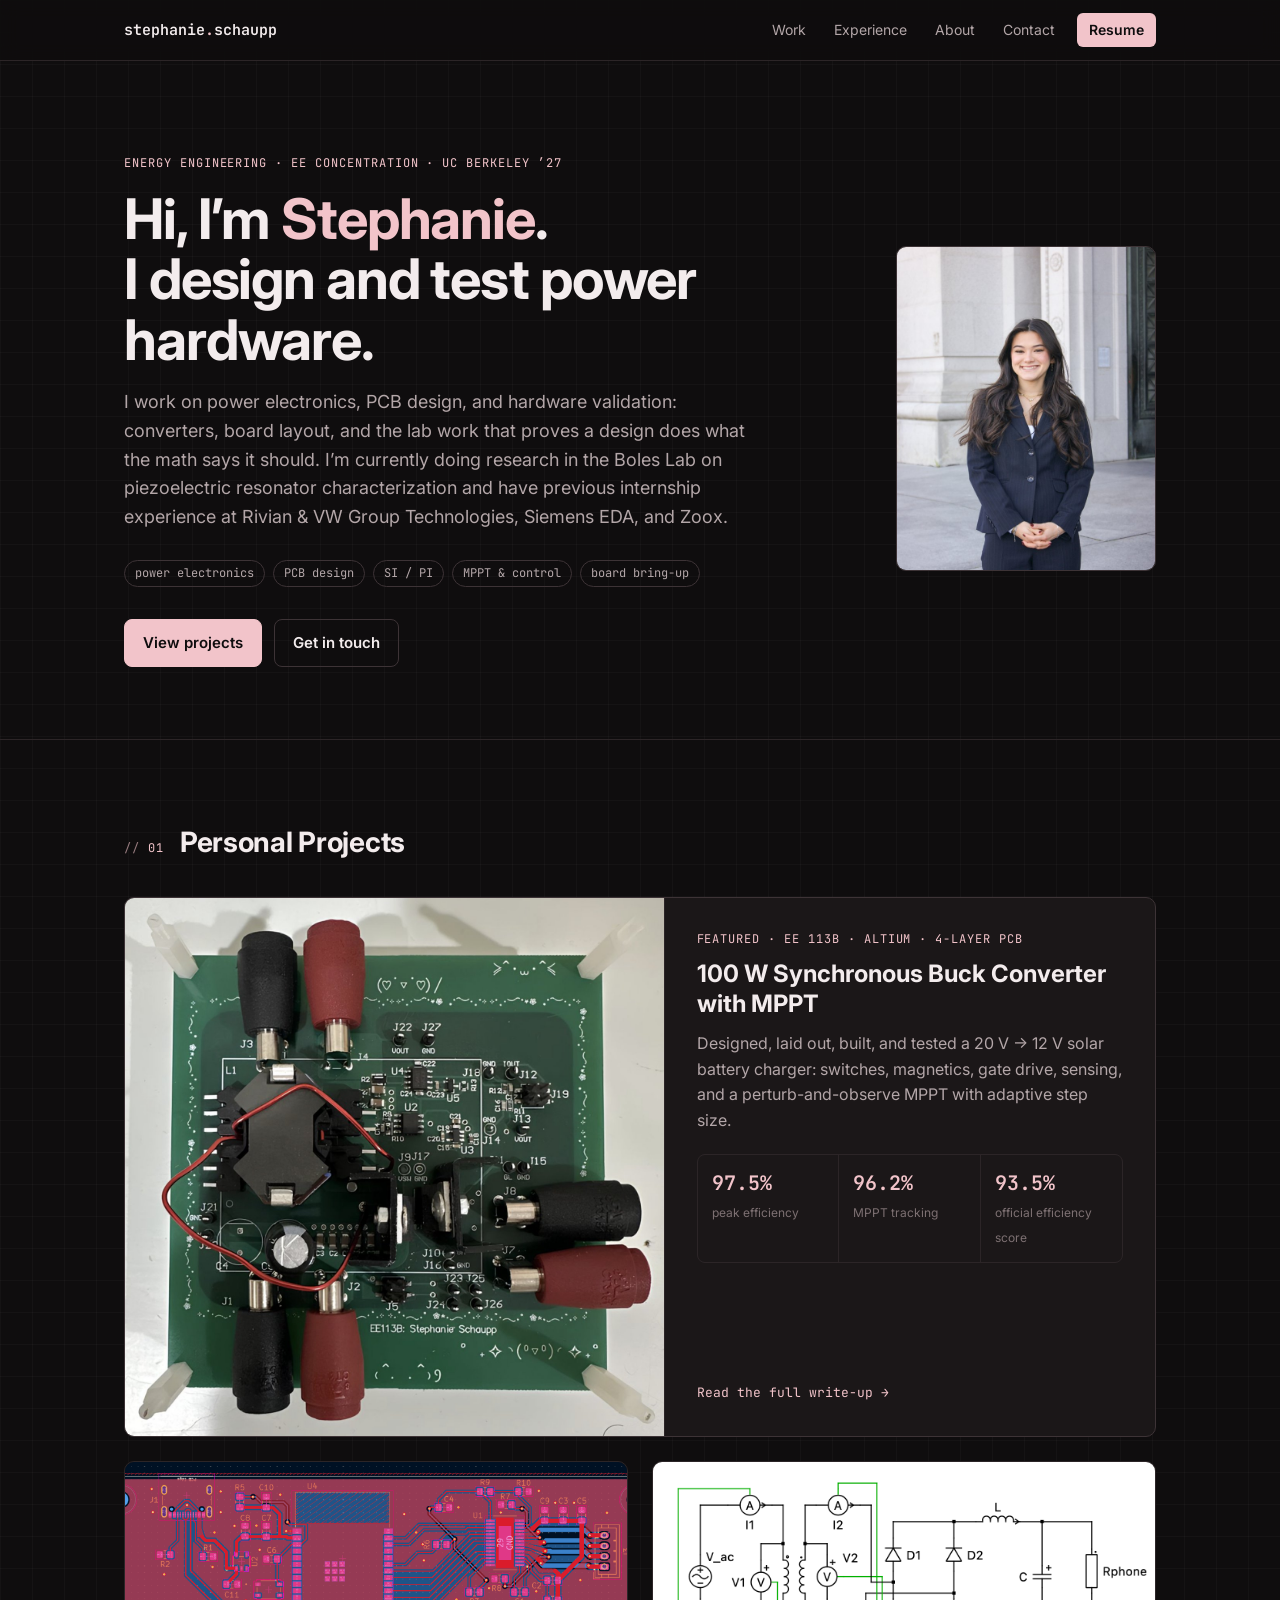
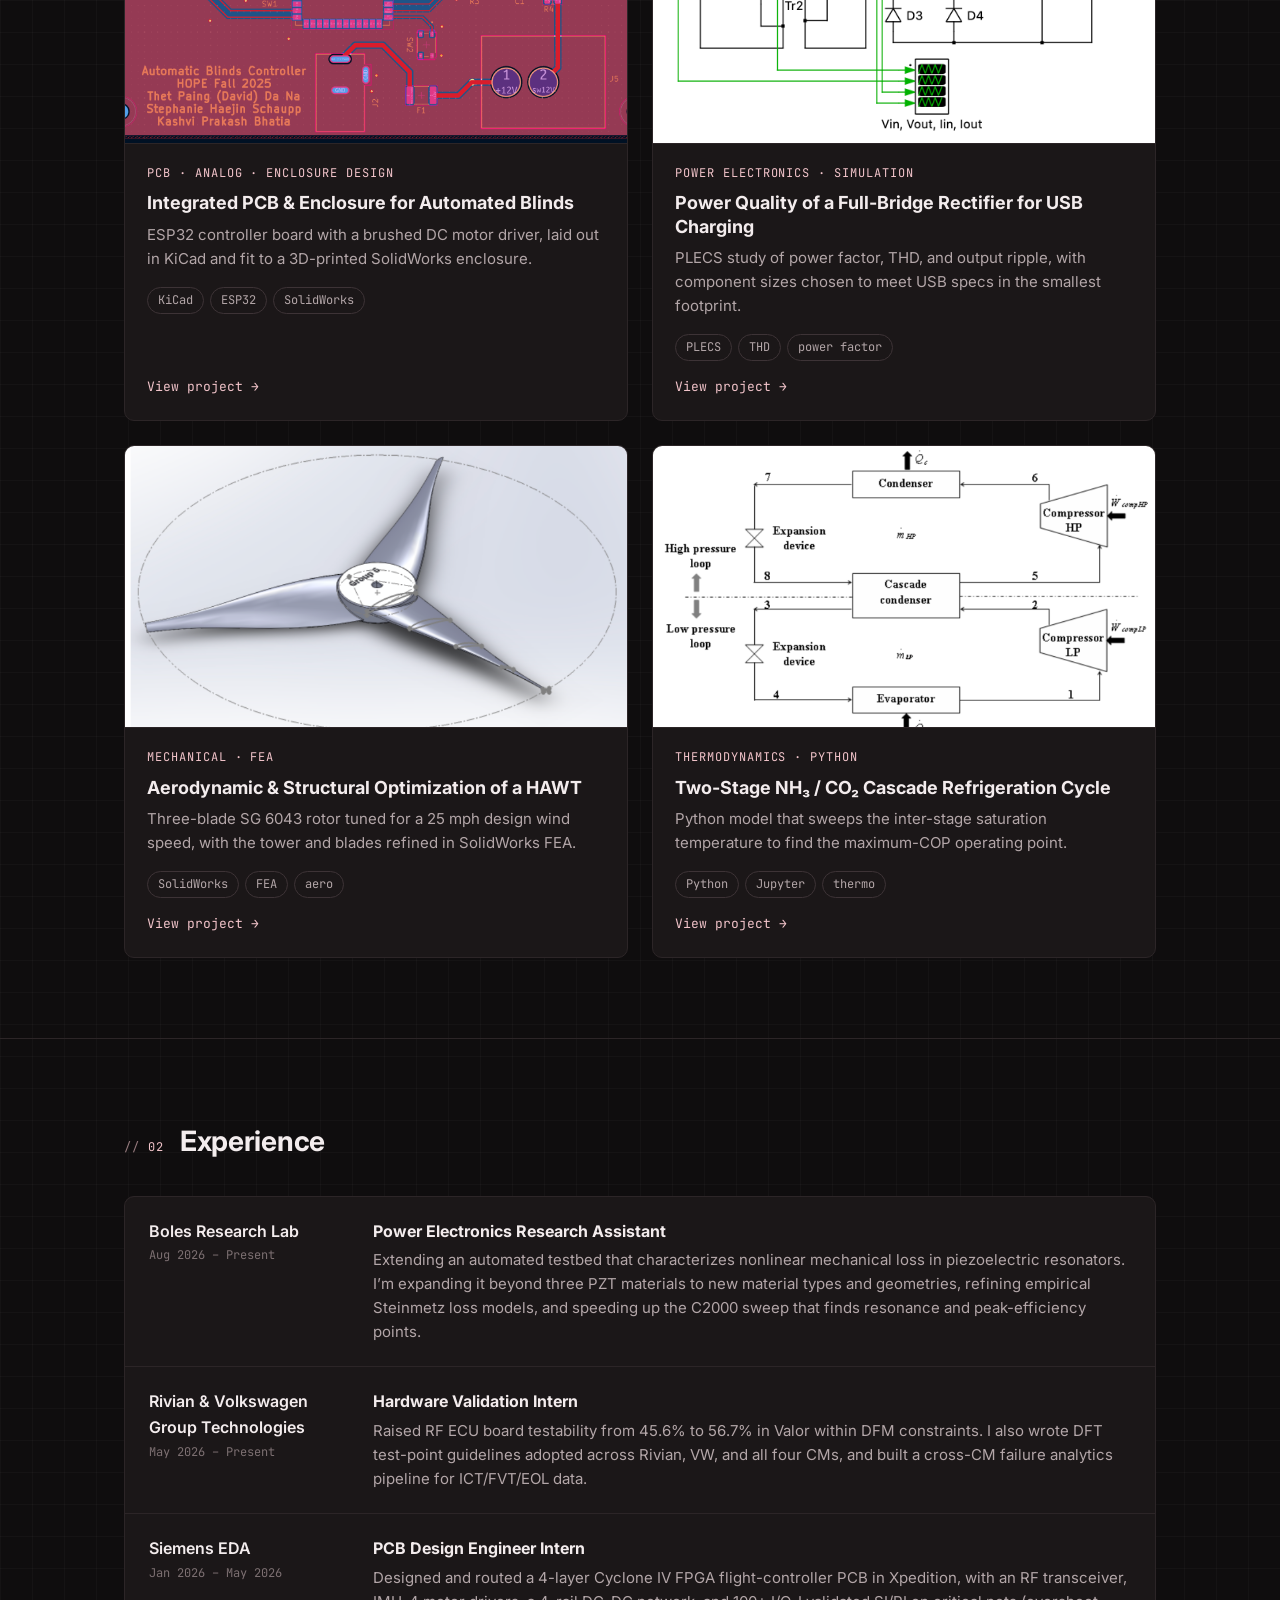
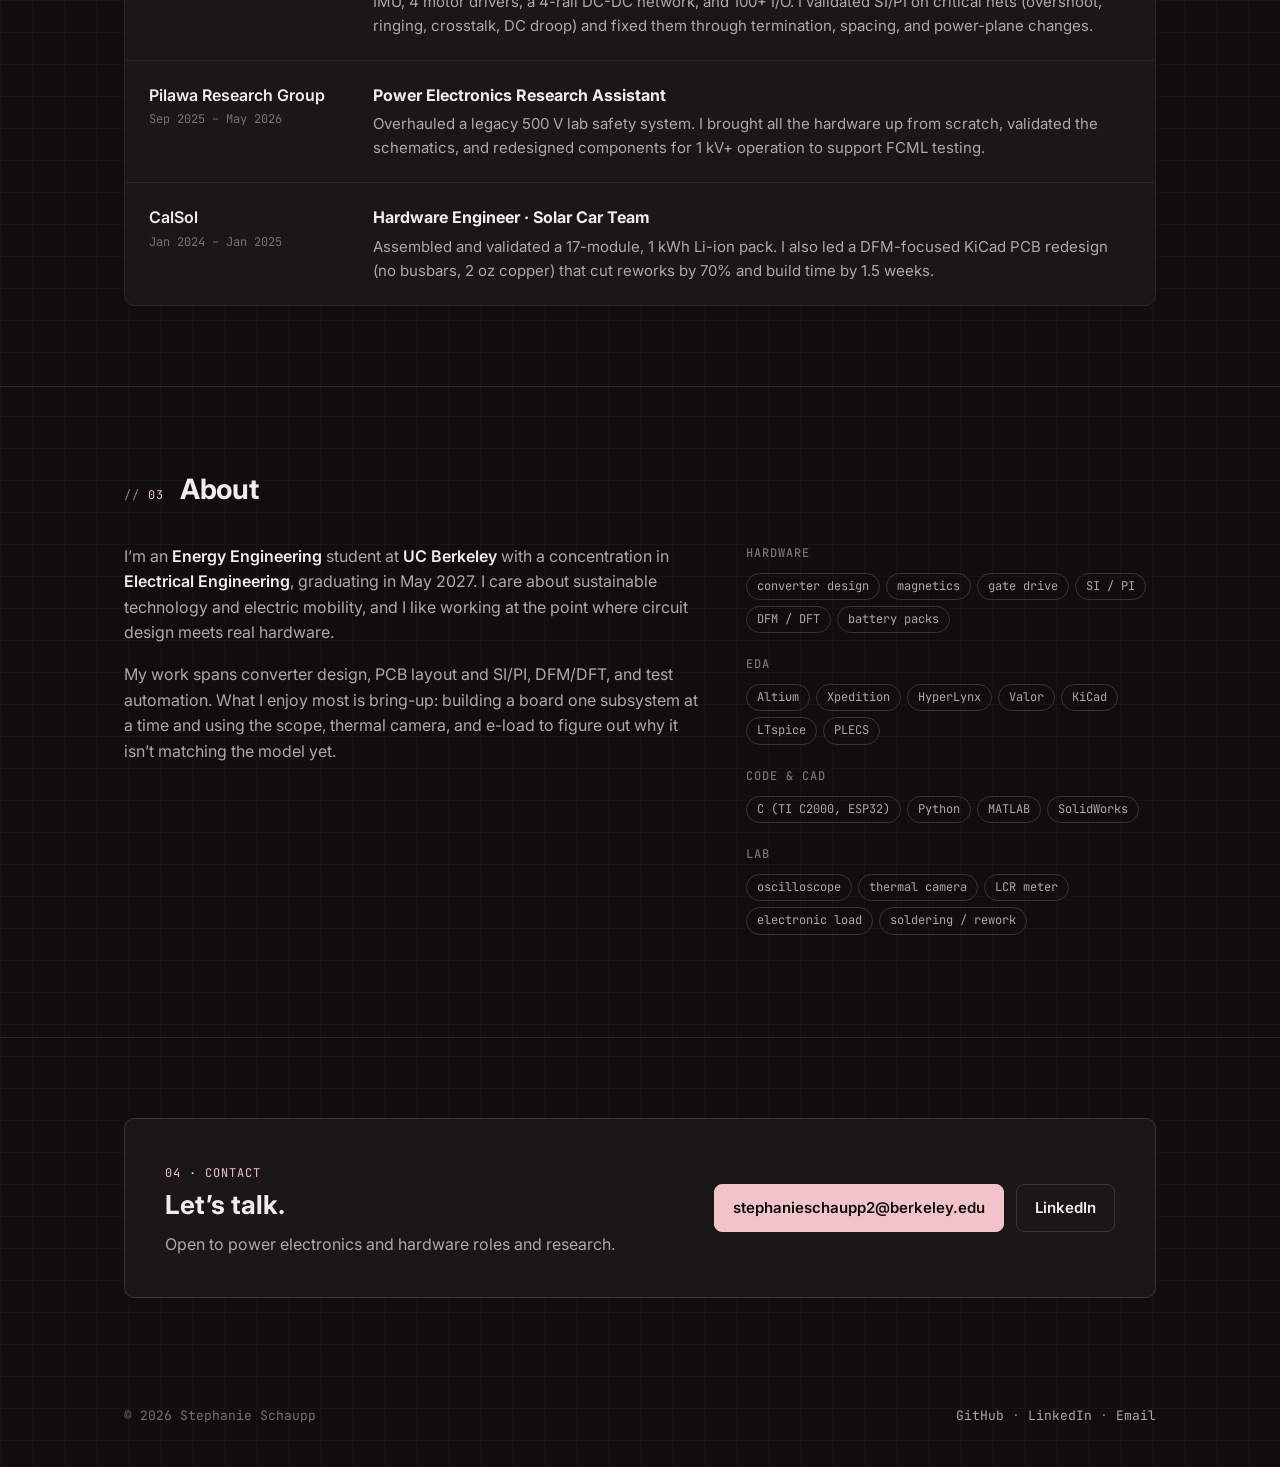
==== commit 78ee4824: "Fixed wording" ====
--- a/index.html
+++ b/index.html
@@ -34,7 +34,7 @@
         <div>
           <span class="label">Energy Engineering · EE concentration · UC Berkeley ’27</span>
           <h1>Hi, I’m <span class="accent">Stephanie</span>.<br>I design and test power hardware.</h1>
-          <p class="lead">I work on power electronics, PCB design, and hardware validation: converters, board layout, and the lab work that proves a design does what the math says it should. I’m currently doing research in the Boles Lab and hardware validation at Rivian &amp; VW Group Technologies.</p>
+          <p class="lead">I work on power electronics, PCB design, and hardware validation: converters, board layout, and the lab work that proves a design does what the math says it should. I’m currently doing research in the Boles Lab on piezoelectric resonator characterization and have previous internship experience at Rivian &amp; VW Group Technologies, Siemens EDA, and Zoox.</p>
           <div class="hero-tags">
             <span class="tag">power electronics</span>
             <span class="tag">PCB design</span>
@@ -56,7 +56,7 @@
       <div class="container">
         <div class="section-head">
           <span class="label">01</span>
-          <h2>Selected work</h2>
+          <h2>Personal Projects</h2>
         </div>
 
         <!-- Featured: buck converter -->
@@ -70,7 +70,7 @@
             <p>Designed, laid out, built, and tested a 20 V → 12 V solar battery charger: switches, magnetics, gate drive, sensing, and a perturb-and-observe MPPT with adaptive step size.</p>
             <div class="stats">
               <div class="stat"><b>97.5%</b><span>peak efficiency</span></div>
-              <div class="stat"><b>97.3%</b><span>MPPT tracking</span></div>
+              <div class="stat"><b>96.2%</b><span>MPPT tracking</span></div>
               <div class="stat"><b>93.5%</b><span>official efficiency score</span></div>
             </div>
             <span class="more">Read the full write-up</span>
@@ -81,7 +81,7 @@
           <a class="card" href="projects/automated-blinds.html">
             <div class="card-img"><img src="assets/images/PCB_Layout1.png" alt="KiCad PCB layout for the automated blinds controller" loading="lazy"></div>
             <div class="card-body">
-              <span class="label">PCB · Enclosure · In progress</span>
+              <span class="label">PCB · Analog · Enclosure Design</span>
               <h3>Integrated PCB &amp; Enclosure for Automated Blinds</h3>
               <p>ESP32 controller board with a brushed DC motor driver, laid out in KiCad and fit to a 3D-printed SolidWorks enclosure.</p>
               <div class="tags"><span class="tag">KiCad</span><span class="tag">ESP32</span><span class="tag">SolidWorks</span></div>
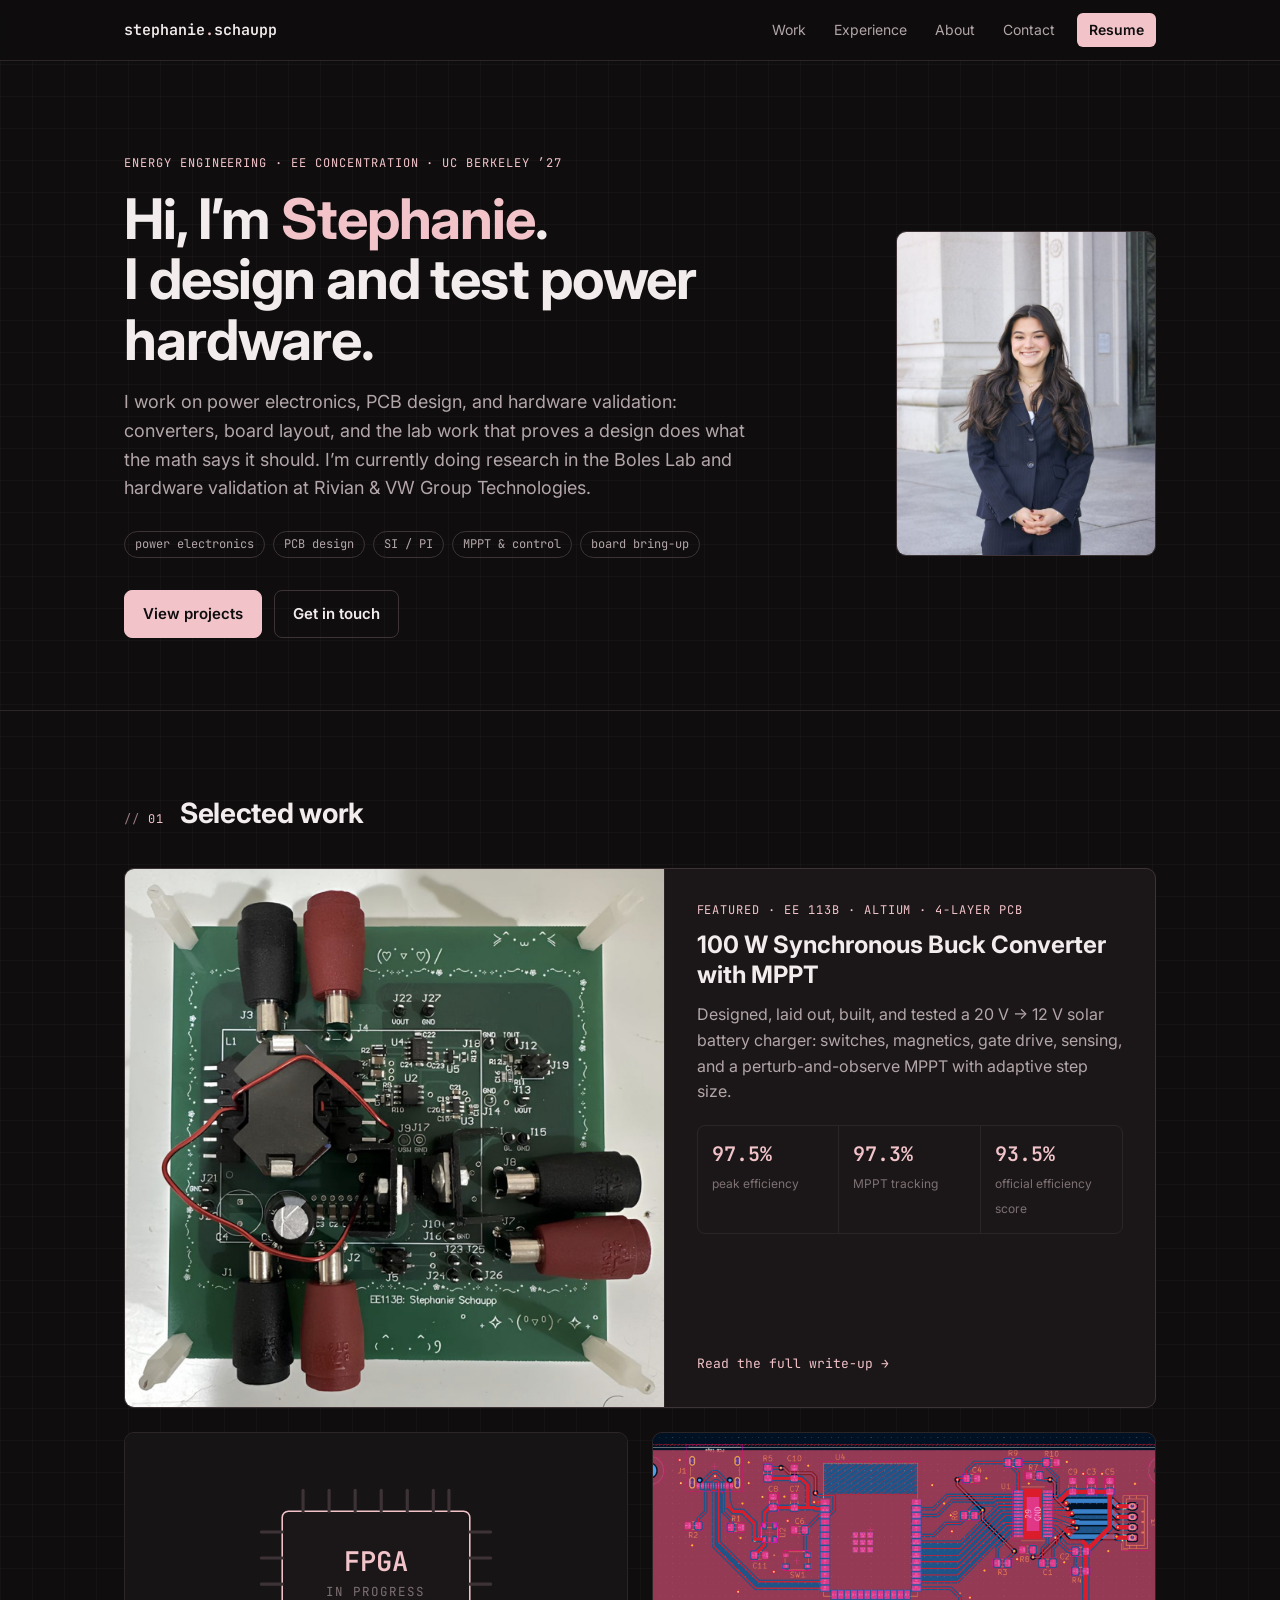
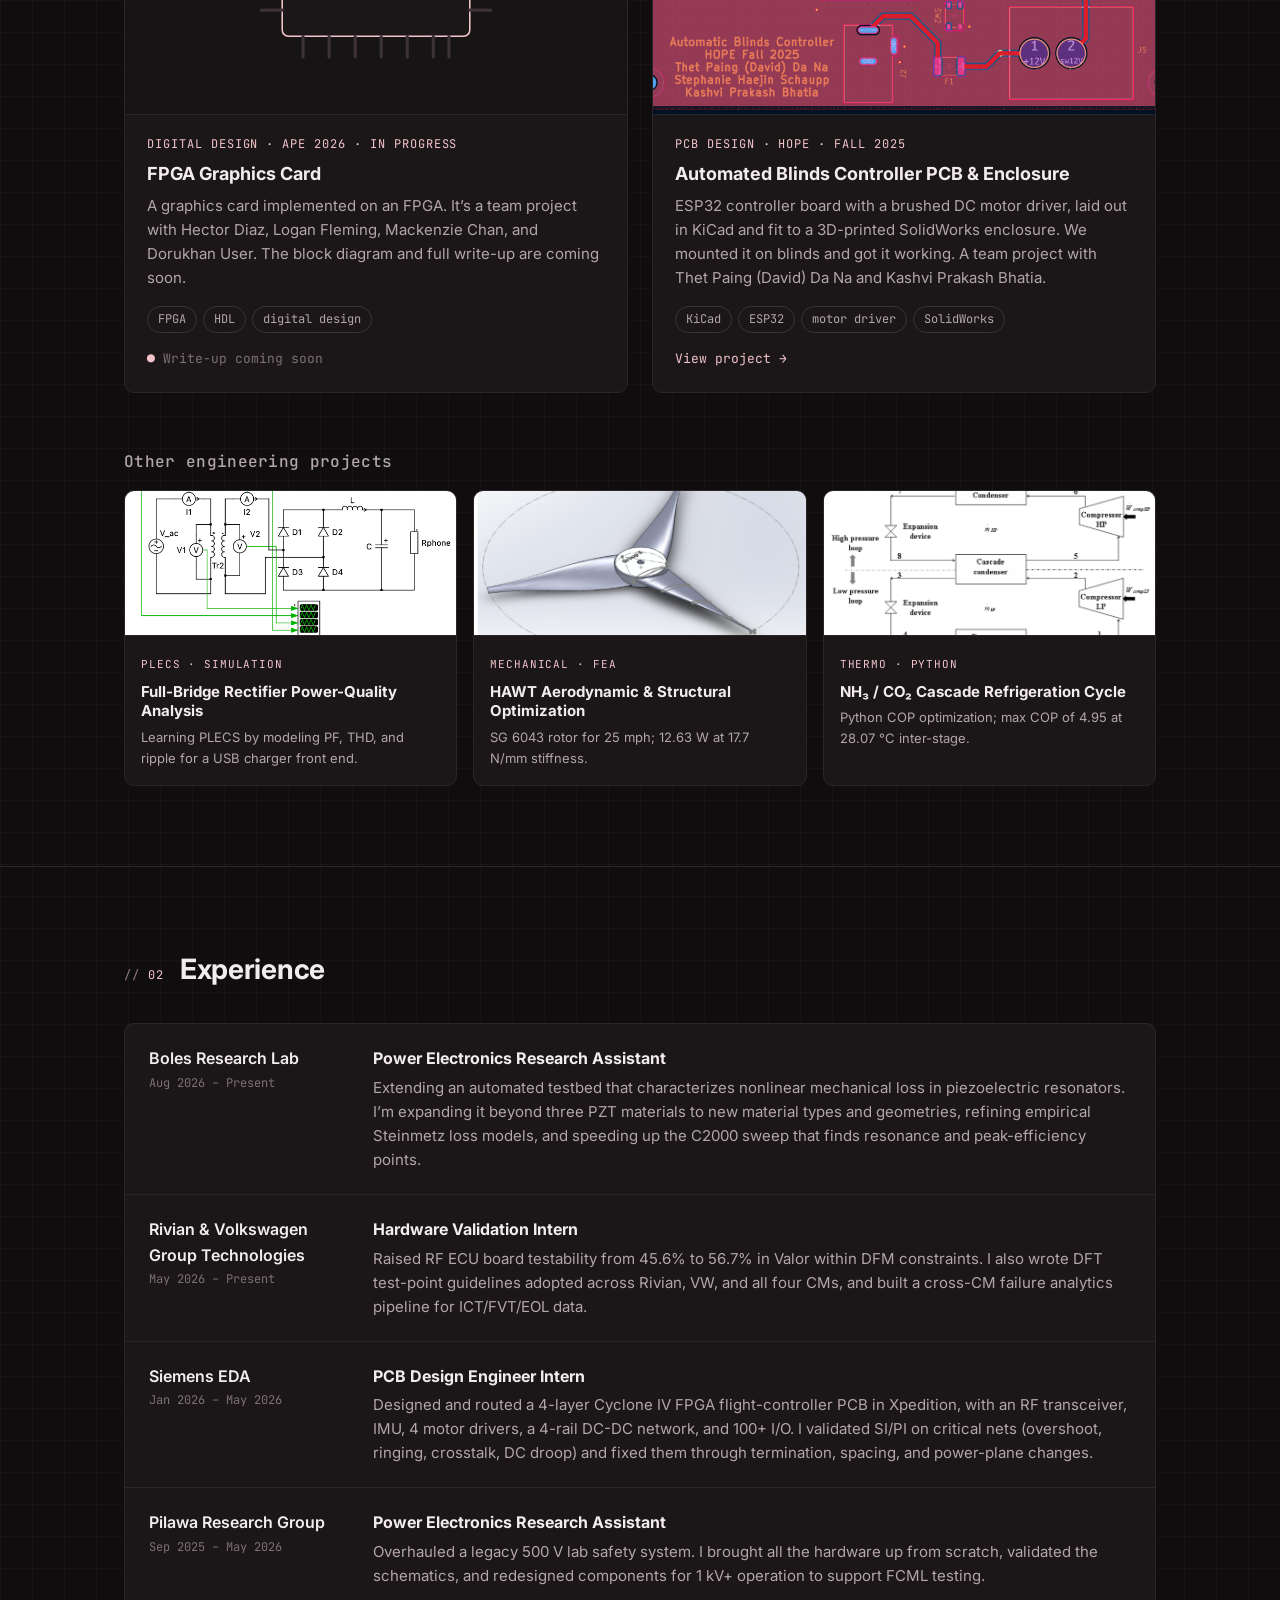
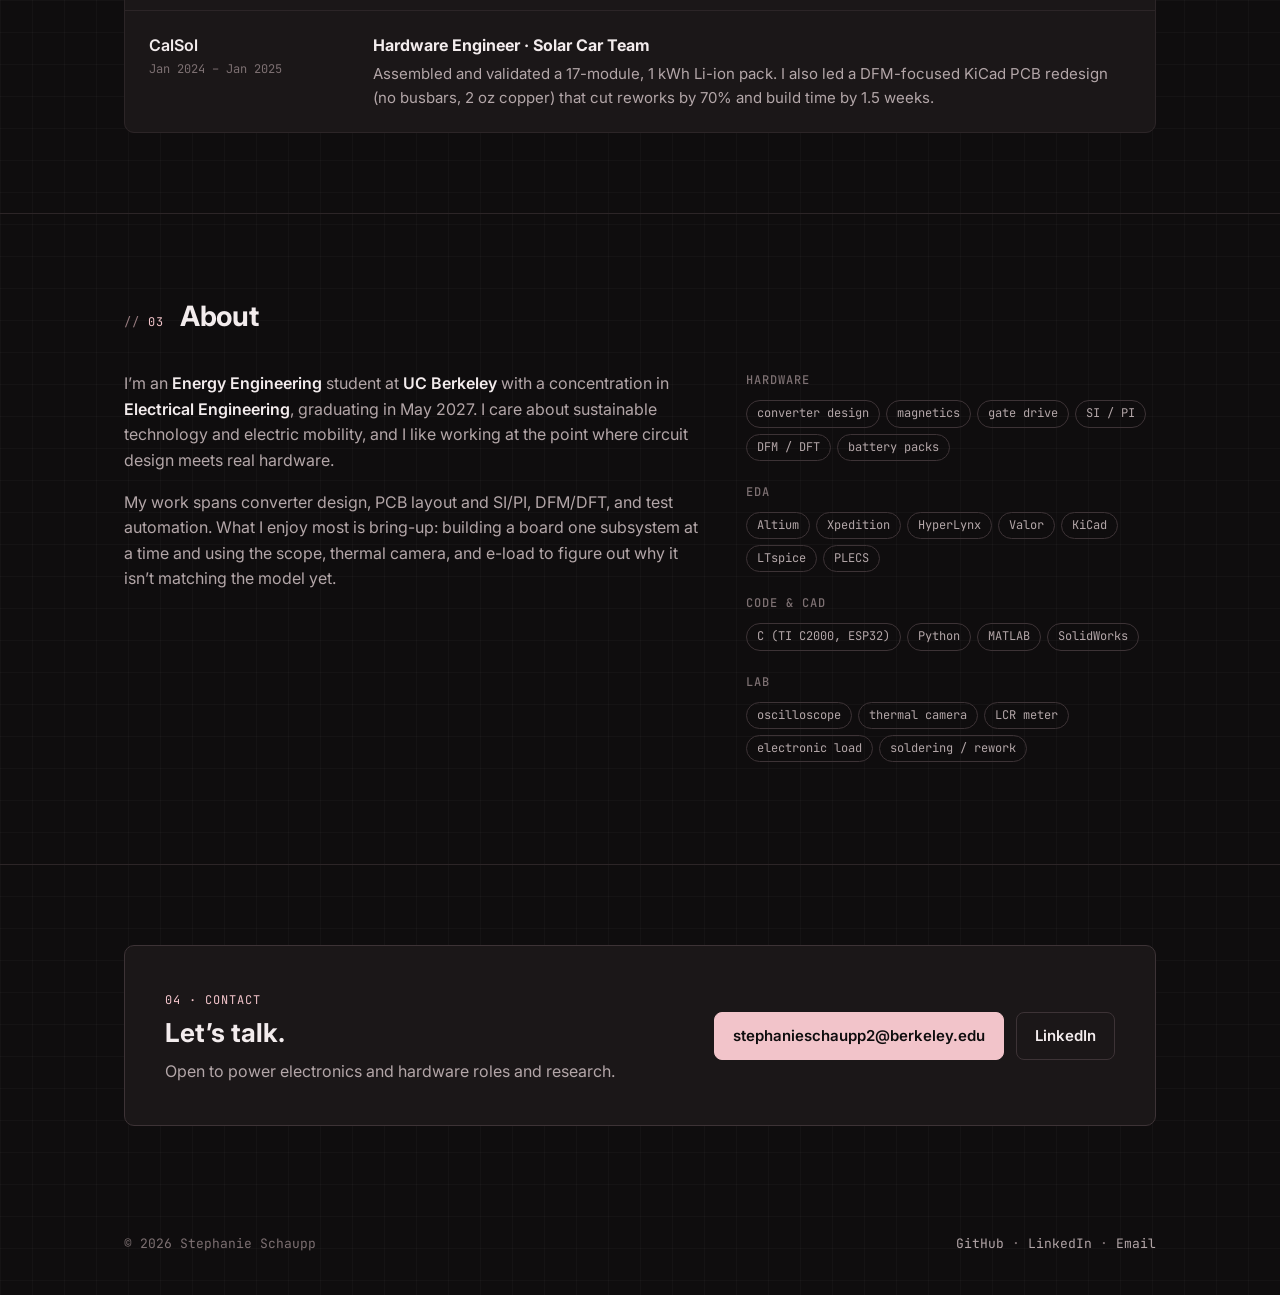
==== commit 1cedbde8: "Putting minor projects on another page" ====
--- a/index.html
+++ b/index.html
@@ -9,7 +9,7 @@
   <link rel="preconnect" href="https://fonts.googleapis.com">
   <link rel="preconnect" href="https://fonts.gstatic.com" crossorigin>
   <link href="https://fonts.googleapis.com/css2?family=Inter:wght@400;500;600;700&family=JetBrains+Mono:wght@400;500;600&display=swap" rel="stylesheet">
-  <link rel="stylesheet" href="styles.css" />
+  <link rel="stylesheet" href="styles.css?v=3" />
 </head>
 <body>
 
@@ -34,7 +34,7 @@
         <div>
           <span class="label">Energy Engineering · EE concentration · UC Berkeley ’27</span>
           <h1>Hi, I’m <span class="accent">Stephanie</span>.<br>I design and test power hardware.</h1>
-          <p class="lead">I work on power electronics, PCB design, and hardware validation: converters, board layout, and the lab work that proves a design does what the math says it should. I’m currently doing research in the Boles Lab on piezoelectric resonator characterization and have previous internship experience at Rivian &amp; VW Group Technologies, Siemens EDA, and Zoox.</p>
+          <p class="lead">I work on power electronics, PCB design, and hardware validation: converters, board layout, and the lab work that proves a design does what the math says it should. I’m currently doing research in the Boles Lab and hardware validation at Rivian &amp; VW Group Technologies.</p>
           <div class="hero-tags">
             <span class="tag">power electronics</span>
             <span class="tag">PCB design</span>
@@ -56,7 +56,7 @@
       <div class="container">
         <div class="section-head">
           <span class="label">01</span>
-          <h2>Personal Projects</h2>
+          <h2>Selected work</h2>
         </div>
 
         <!-- Featured: buck converter -->
@@ -70,7 +70,7 @@
             <p>Designed, laid out, built, and tested a 20 V → 12 V solar battery charger: switches, magnetics, gate drive, sensing, and a perturb-and-observe MPPT with adaptive step size.</p>
             <div class="stats">
               <div class="stat"><b>97.5%</b><span>peak efficiency</span></div>
-              <div class="stat"><b>96.2%</b><span>MPPT tracking</span></div>
+              <div class="stat"><b>97.3%</b><span>MPPT tracking</span></div>
               <div class="stat"><b>93.5%</b><span>official efficiency score</span></div>
             </div>
             <span class="more">Read the full write-up</span>
@@ -78,47 +78,64 @@
         </a>
 
         <div class="grid">
+          <div class="card static">
+            <div class="card-img placeholder">
+              <svg viewBox="0 0 480 270" role="img" aria-label="FPGA project placeholder">
+                <rect x="150" y="75" width="180" height="120" rx="6" class="chip"/>
+                <g class="pins">
+                  <path d="M170 75 V55 M195 75 V55 M220 75 V55 M245 75 V55 M270 75 V55 M295 75 V55 M310 75 V55"/>
+                  <path d="M170 195 V215 M195 195 V215 M220 195 V215 M245 195 V215 M270 195 V215 M295 195 V215 M310 195 V215"/>
+                  <path d="M150 95 H130 M150 120 H130 M150 145 H130 M150 170 H130 M330 95 H350 M330 120 H350 M330 145 H350 M330 170 H350"/>
+                </g>
+                <text x="240" y="132" text-anchor="middle" class="big">FPGA</text>
+                <text x="240" y="156" text-anchor="middle" class="small">in progress</text>
+              </svg>
+            </div>
+            <div class="card-body">
+              <span class="label">Digital design · APE 2026 · In progress</span>
+              <h3>FPGA Graphics Card</h3>
+              <p>A graphics card implemented on an FPGA. It’s a team project with Hector Diaz, Logan Fleming, Mackenzie Chan, and Dorukhan User. The block diagram and full write-up are coming soon.</p>
+              <div class="tags"><span class="tag">FPGA</span><span class="tag">HDL</span><span class="tag">digital design</span></div>
+              <span class="wip">Write-up coming soon</span>
+            </div>
+          </div>
+
           <a class="card" href="projects/automated-blinds.html">
             <div class="card-img"><img src="assets/images/PCB_Layout1.png" alt="KiCad PCB layout for the automated blinds controller" loading="lazy"></div>
             <div class="card-body">
-              <span class="label">PCB · Analog · Enclosure Design</span>
-              <h3>Integrated PCB &amp; Enclosure for Automated Blinds</h3>
-              <p>ESP32 controller board with a brushed DC motor driver, laid out in KiCad and fit to a 3D-printed SolidWorks enclosure.</p>
-              <div class="tags"><span class="tag">KiCad</span><span class="tag">ESP32</span><span class="tag">SolidWorks</span></div>
+              <span class="label">PCB design · HOPE · Fall 2025</span>
+              <h3>Automated Blinds Controller PCB &amp; Enclosure</h3>
+              <p>ESP32 controller board with a brushed DC motor driver, laid out in KiCad and fit to a 3D-printed SolidWorks enclosure. We mounted it on blinds and got it working. A team project with Thet Paing (David) Da Na and Kashvi Prakash Bhatia.</p>
+              <div class="tags"><span class="tag">KiCad</span><span class="tag">ESP32</span><span class="tag">motor driver</span><span class="tag">SolidWorks</span></div>
               <span class="more">View project</span>
             </div>
           </a>
-
-          <a class="card" href="projects/usb-rectifier.html">
-            <div class="card-img"><img src="assets/images/Rectifier.png" alt="PLECS model of a full-bridge rectifier" loading="lazy"></div>
-            <div class="card-body">
-              <span class="label">Power electronics · Simulation</span>
-              <h3>Power Quality of a Full-Bridge Rectifier for USB Charging</h3>
-              <p>PLECS study of power factor, THD, and output ripple, with component sizes chosen to meet USB specs in the smallest footprint.</p>
-              <div class="tags"><span class="tag">PLECS</span><span class="tag">THD</span><span class="tag">power factor</span></div>
-              <span class="more">View project</span>
-            </div>
-          </a>
-
-          <a class="card" href="projects/wind-turbine.html">
-            <div class="card-img"><img src="assets/images/Wind_Turbine_Blade.png" alt="CAD model of wind turbine blade" loading="lazy"></div>
-            <div class="card-body">
+        </div>
+
+        <h3 class="sub-head">Other engineering projects</h3>
+        <div class="mini-grid">
+          <a class="mini" href="projects/usb-rectifier.html">
+            <div class="mini-img"><img src="assets/images/Rectifier.png" alt="PLECS model of a full-bridge rectifier" loading="lazy"></div>
+            <div>
+              <span class="label">PLECS · Simulation</span>
+              <h4>Full-Bridge Rectifier Power-Quality Analysis</h4>
+              <p>Learning PLECS by modeling PF, THD, and ripple for a USB charger front end.</p>
+            </div>
+          </a>
+          <a class="mini" href="projects/wind-turbine.html">
+            <div class="mini-img"><img src="assets/images/Wind_Turbine_Blade.png" alt="Wind turbine blade CAD model" loading="lazy"></div>
+            <div>
               <span class="label">Mechanical · FEA</span>
-              <h3>Aerodynamic &amp; Structural Optimization of a HAWT</h3>
-              <p>Three-blade SG 6043 rotor tuned for a 25 mph design wind speed, with the tower and blades refined in SolidWorks FEA.</p>
-              <div class="tags"><span class="tag">SolidWorks</span><span class="tag">FEA</span><span class="tag">aero</span></div>
-              <span class="more">View project</span>
-            </div>
-          </a>
-
-          <a class="card" href="projects/cascade-refrigeration.html">
-            <div class="card-img"><img src="assets/images/Cascade_refrigeration.png" alt="Cascade refrigeration cycle diagram" loading="lazy"></div>
-            <div class="card-body">
-              <span class="label">Thermodynamics · Python</span>
-              <h3>Two-Stage NH₃ / CO₂ Cascade Refrigeration Cycle</h3>
-              <p>Python model that sweeps the inter-stage saturation temperature to find the maximum-COP operating point.</p>
-              <div class="tags"><span class="tag">Python</span><span class="tag">Jupyter</span><span class="tag">thermo</span></div>
-              <span class="more">View project</span>
+              <h4>HAWT Aerodynamic &amp; Structural Optimization</h4>
+              <p>SG 6043 rotor for 25 mph; 12.63 W at 17.7 N/mm stiffness.</p>
+            </div>
+          </a>
+          <a class="mini" href="projects/cascade-refrigeration.html">
+            <div class="mini-img"><img src="assets/images/Cascade_refrigeration.png" alt="Cascade refrigeration cycle" loading="lazy"></div>
+            <div>
+              <span class="label">Thermo · Python</span>
+              <h4>NH₃ / CO₂ Cascade Refrigeration Cycle</h4>
+              <p>Python COP optimization; max COP of 4.95 at 28.07 °C inter-stage.</p>
             </div>
           </a>
         </div>
@@ -223,6 +240,6 @@
     </div>
   </footer>
 
-  <script src="script.js"></script>
+  <script src="script.js?v=3"></script>
 </body>
 </html>
--- a/styles.css
+++ b/styles.css
@@ -285,3 +285,35 @@
 .hero-fig { margin: 32px 0 0; }
 .hero-fig .frame.light { padding: 0; }
 .hero-fig img { width: 100%; max-height: 640px; object-fit: contain; border-radius: 0 !important; }
+
+/* static (non-link) card + placeholder visual */
+.card.static:hover { transform: none; border-color: var(--line); }
+.card-img.placeholder { background: var(--bg-raised); display: flex; align-items: center; justify-content: center; }
+.card-img.placeholder svg { width: 100%; height: 100%; }
+.card-img.placeholder .chip { fill: var(--bg-card); stroke: var(--pink); stroke-width: 1.5; }
+.card-img.placeholder .pins path { stroke: var(--line-strong); stroke-width: 3; stroke-linecap: round; }
+.card-img.placeholder .big { fill: var(--pink); font-family: var(--mono); font-size: 26px; font-weight: 600; }
+.card-img.placeholder .small { fill: var(--text-faint); font-family: var(--mono); font-size: 12px; letter-spacing: .08em; text-transform: uppercase; }
+.wip { font-family: var(--mono); font-size: 13px; color: var(--text-faint); margin-top: auto; }
+.wip::before { content: "● "; color: var(--pink); }
+
+/* other projects */
+.sub-head { font-size: 16px; font-family: var(--mono); font-weight: 500; color: var(--text-dim); margin: 56px 0 16px; letter-spacing: .02em; }
+.mini-grid { display: grid; grid-template-columns: repeat(3, 1fr); gap: 16px; }
+@media (max-width: 860px) { .mini-grid { grid-template-columns: 1fr; } }
+.mini {
+  display: grid; grid-template-rows: auto 1fr; background: var(--bg-card); border: 1px solid var(--line);
+  border-radius: var(--radius); overflow: hidden; color: var(--text); transition: border-color .2s;
+}
+.mini:hover { border-color: var(--pink); color: var(--text); }
+.mini-img { aspect-ratio: 16 / 7; background: #f6f3f3; overflow: hidden; border-bottom: 1px solid var(--line); }
+.mini-img img { width: 100%; height: 100%; object-fit: cover; }
+.mini > div:last-child { padding: 14px 16px 16px; }
+.mini h4 { font-size: 15px; line-height: 1.3; margin: 6px 0 6px; }
+.mini p { font-size: 13px; color: var(--text-dim); margin: 0; }
+.mini .label { font-size: 11px; }
+@media (max-width: 860px) { .mini { grid-template-columns: 140px 1fr; grid-template-rows: none; } .mini-img { aspect-ratio: auto; border-bottom: none; border-right: 1px solid var(--line); } }
+
+/* credits on project pages */
+.credits { font-size: 14px; color: var(--text-dim); margin: 0 0 20px; }
+.credits strong { color: var(--text); font-weight: 600; }
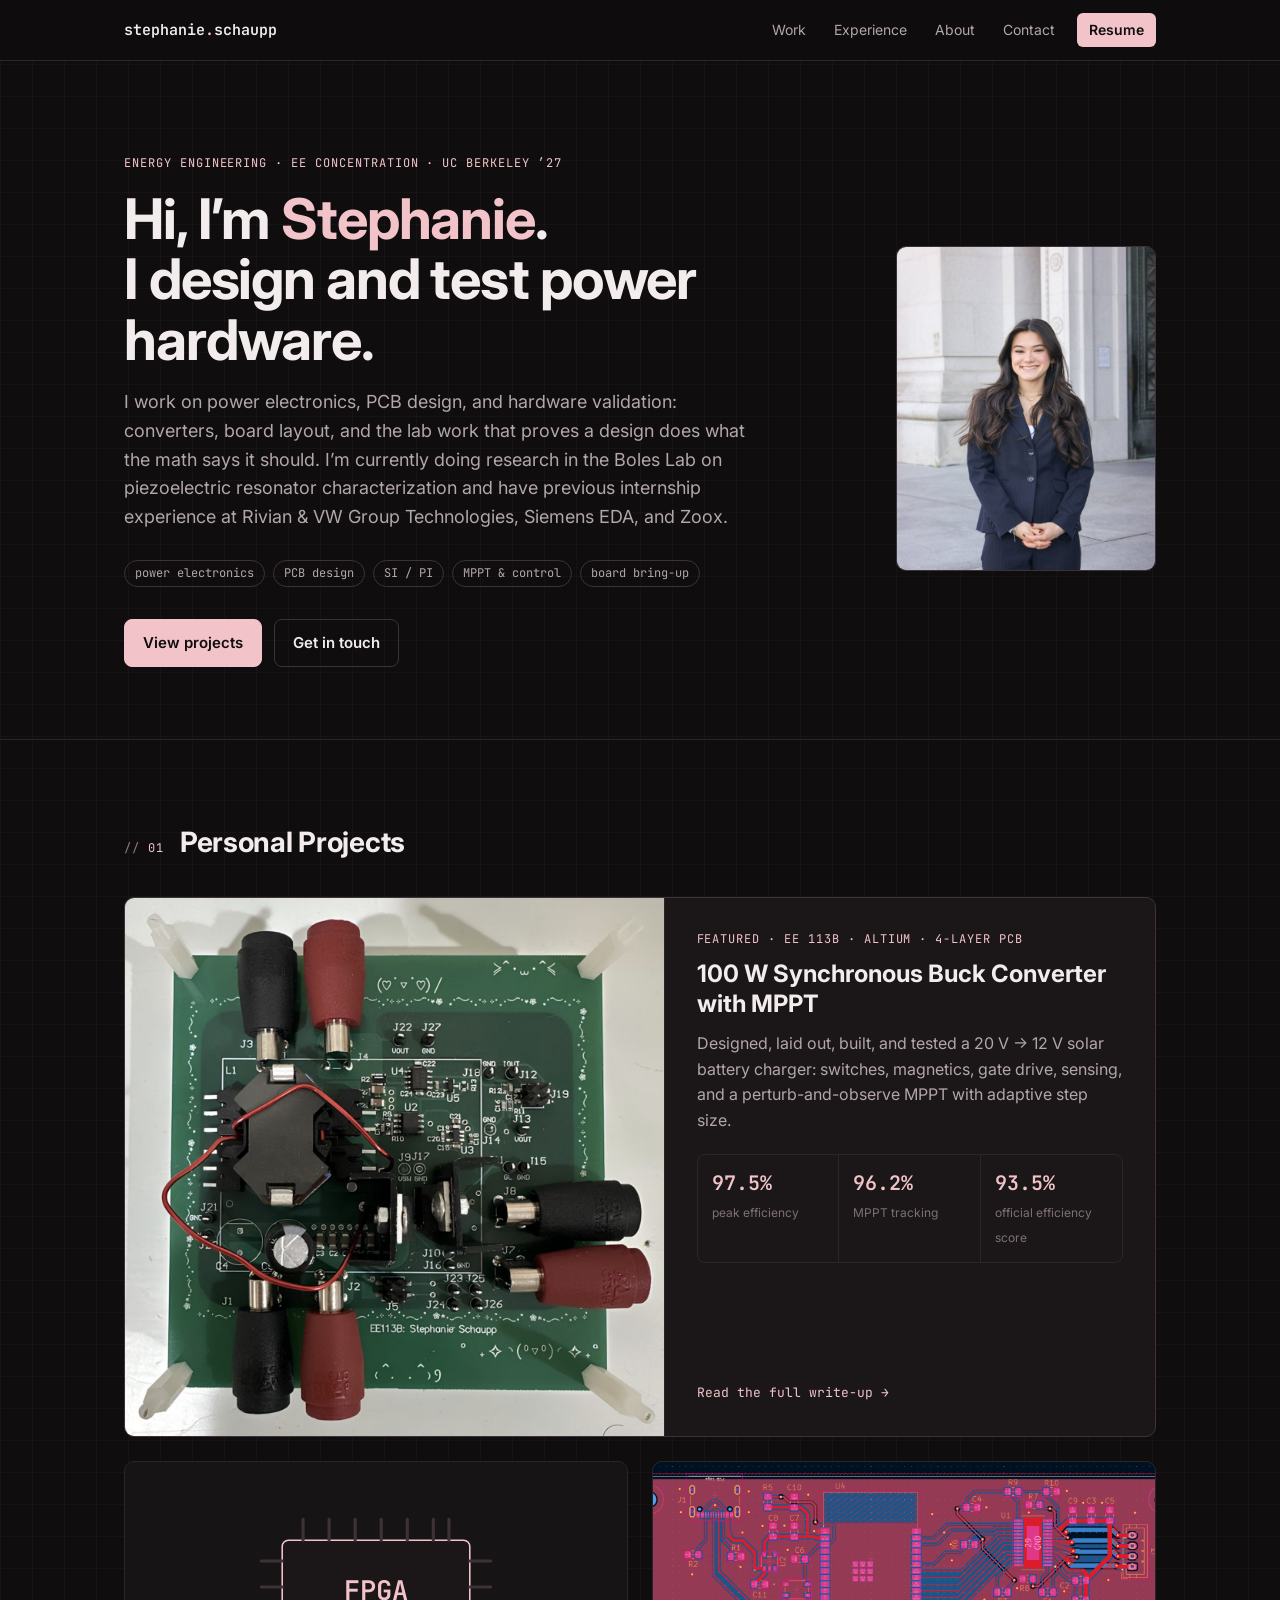
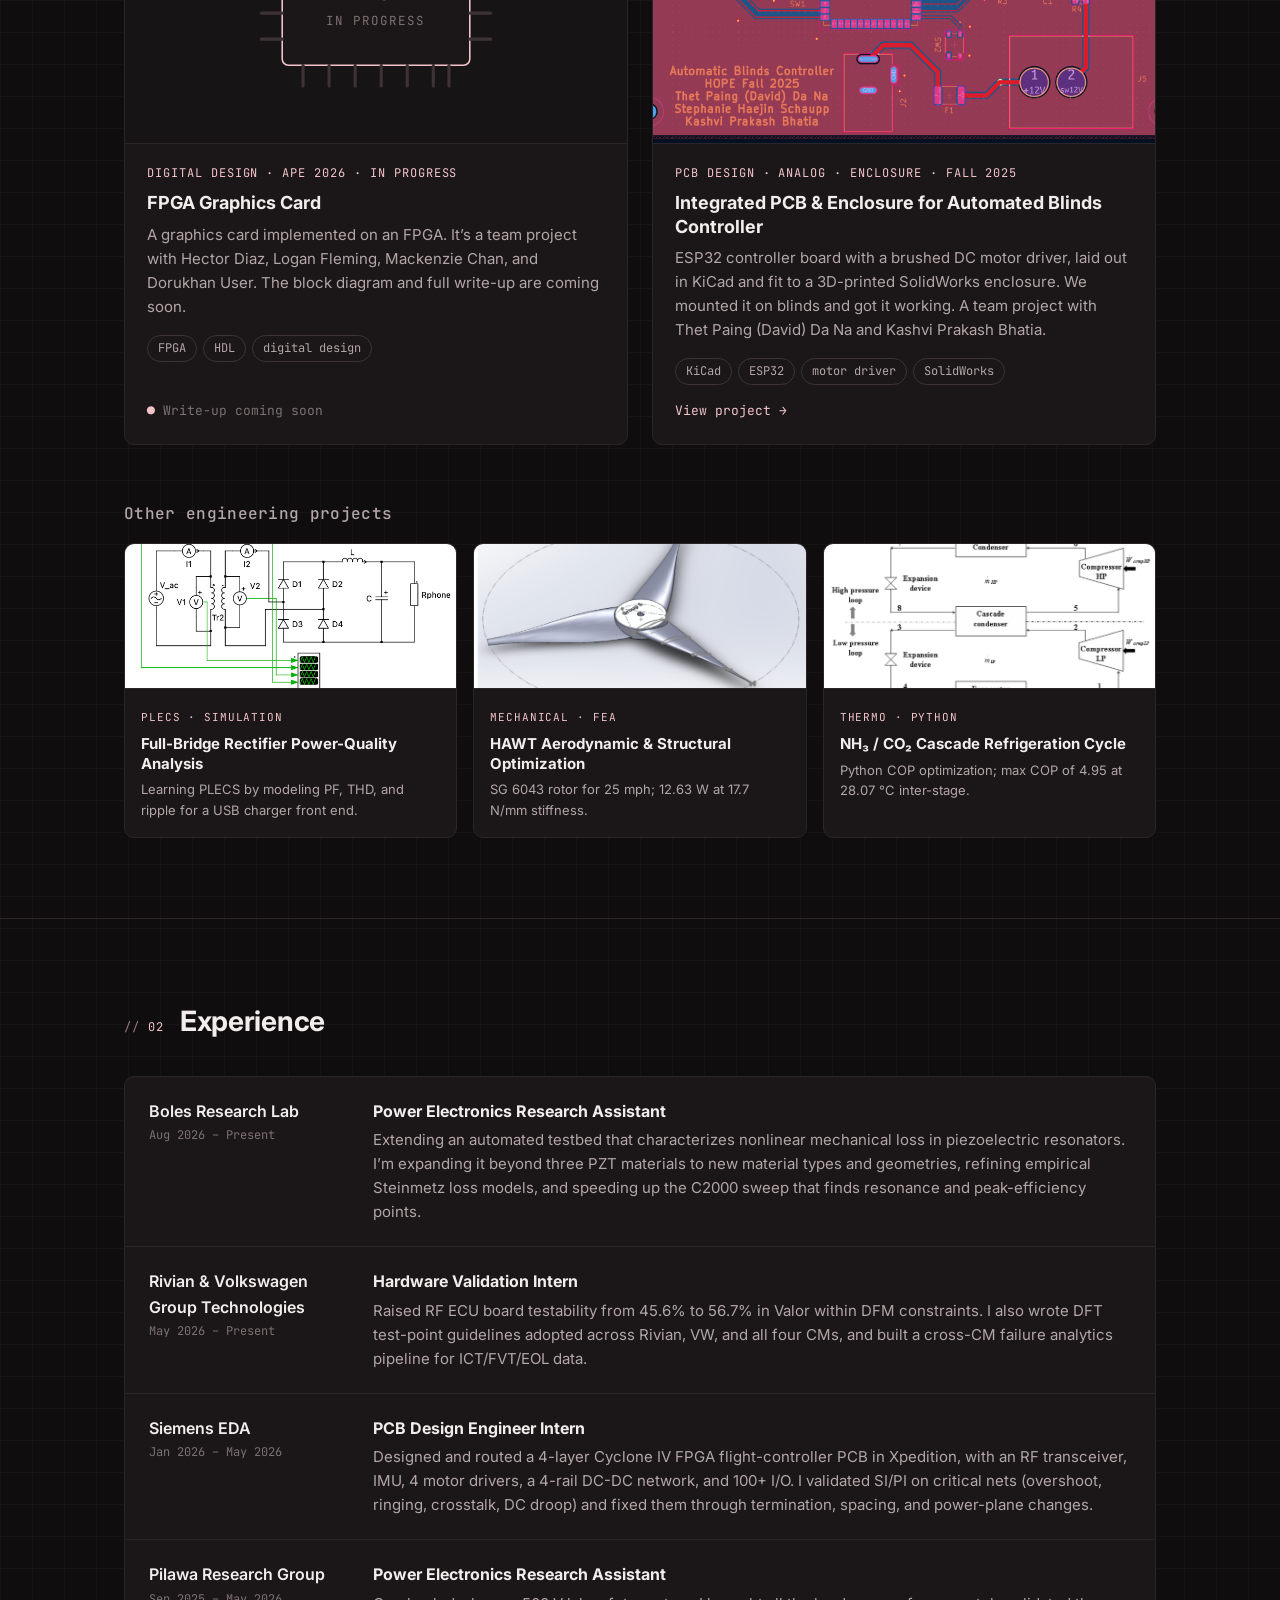
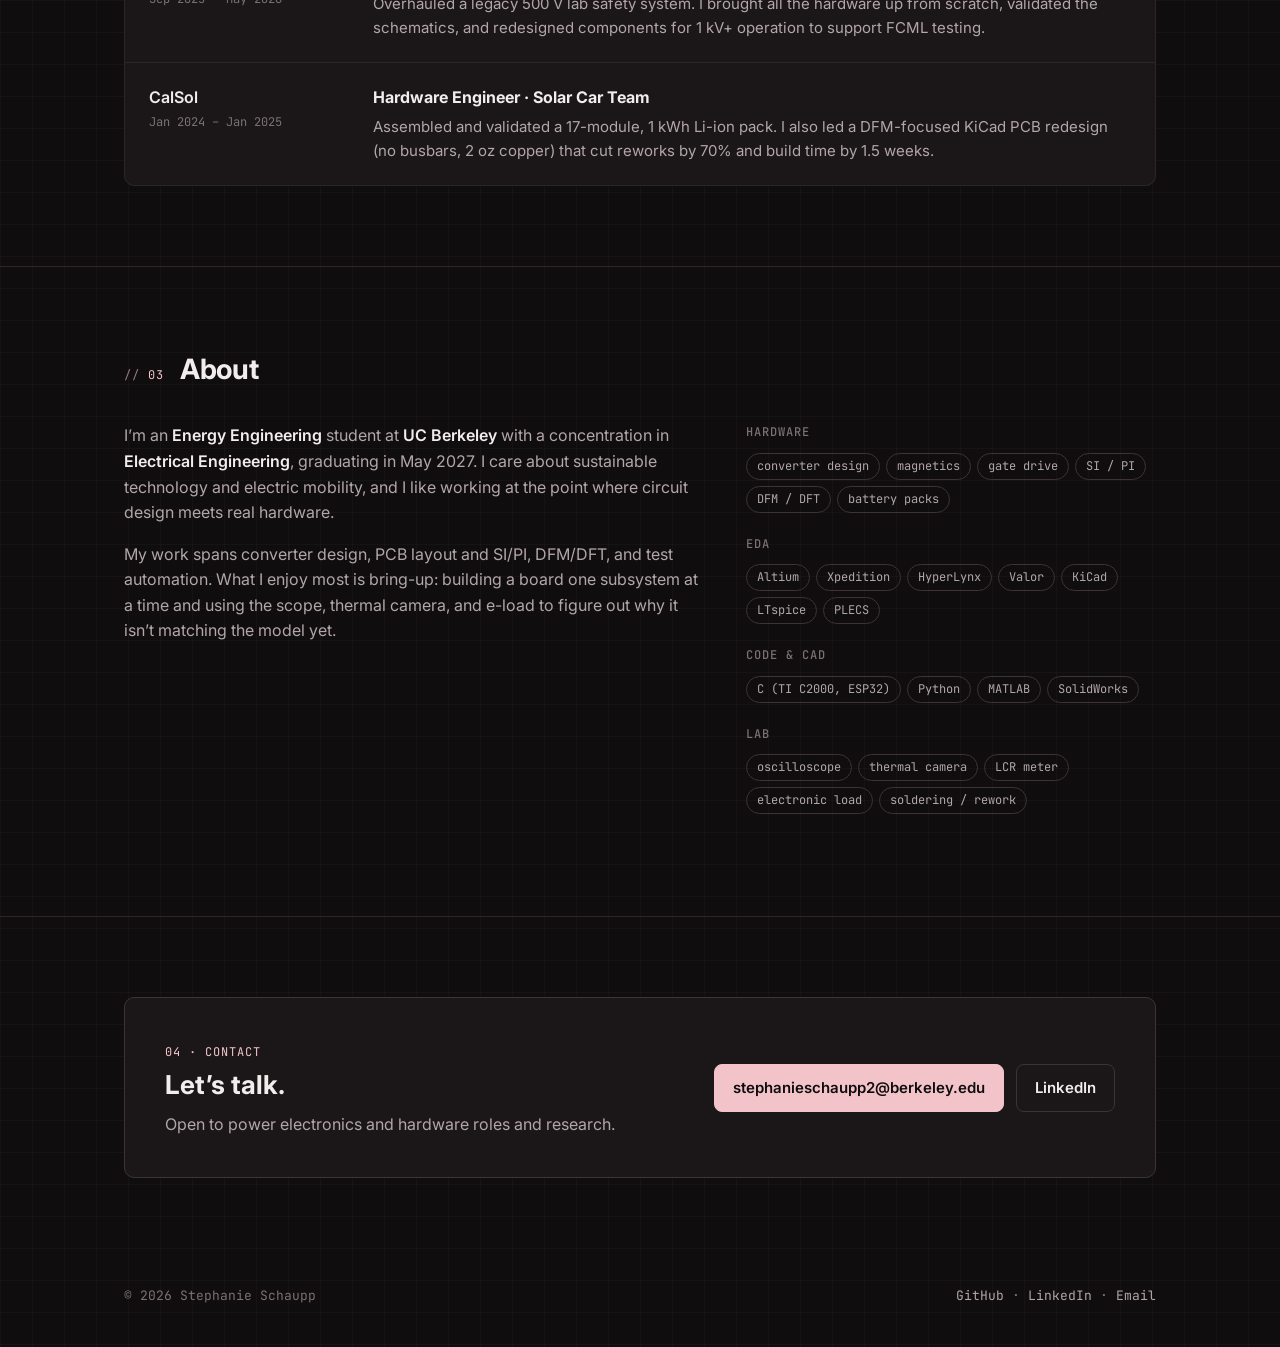
==== commit faf4cc94: "Merge branch 'main' of https://github.com/StephanieHSchaupp/StephSchaupp" ====
--- a/index.html
+++ b/index.html
@@ -34,7 +34,7 @@
         <div>
           <span class="label">Energy Engineering · EE concentration · UC Berkeley ’27</span>
           <h1>Hi, I’m <span class="accent">Stephanie</span>.<br>I design and test power hardware.</h1>
-          <p class="lead">I work on power electronics, PCB design, and hardware validation: converters, board layout, and the lab work that proves a design does what the math says it should. I’m currently doing research in the Boles Lab and hardware validation at Rivian &amp; VW Group Technologies.</p>
+          <p class="lead">I work on power electronics, PCB design, and hardware validation: converters, board layout, and the lab work that proves a design does what the math says it should. I’m currently doing research in the Boles Lab on piezoelectric resonator characterization and have previous internship experience at Rivian &amp; VW Group Technologies, Siemens EDA, and Zoox.</p>
           <div class="hero-tags">
             <span class="tag">power electronics</span>
             <span class="tag">PCB design</span>
@@ -56,7 +56,7 @@
       <div class="container">
         <div class="section-head">
           <span class="label">01</span>
-          <h2>Selected work</h2>
+          <h2>Personal Projects</h2>
         </div>
 
         <!-- Featured: buck converter -->
@@ -70,7 +70,7 @@
             <p>Designed, laid out, built, and tested a 20 V → 12 V solar battery charger: switches, magnetics, gate drive, sensing, and a perturb-and-observe MPPT with adaptive step size.</p>
             <div class="stats">
               <div class="stat"><b>97.5%</b><span>peak efficiency</span></div>
-              <div class="stat"><b>97.3%</b><span>MPPT tracking</span></div>
+              <div class="stat"><b>96.2%</b><span>MPPT tracking</span></div>
               <div class="stat"><b>93.5%</b><span>official efficiency score</span></div>
             </div>
             <span class="more">Read the full write-up</span>
@@ -103,8 +103,8 @@
           <a class="card" href="projects/automated-blinds.html">
             <div class="card-img"><img src="assets/images/PCB_Layout1.png" alt="KiCad PCB layout for the automated blinds controller" loading="lazy"></div>
             <div class="card-body">
-              <span class="label">PCB design · HOPE · Fall 2025</span>
-              <h3>Automated Blinds Controller PCB &amp; Enclosure</h3>
+              <span class="label">PCB design · Analog · Enclosure · Fall 2025</span>
+              <h3>Integrated PCB &amp; Enclosure for Automated Blinds Controller</h3>
               <p>ESP32 controller board with a brushed DC motor driver, laid out in KiCad and fit to a 3D-printed SolidWorks enclosure. We mounted it on blinds and got it working. A team project with Thet Paing (David) Da Na and Kashvi Prakash Bhatia.</p>
               <div class="tags"><span class="tag">KiCad</span><span class="tag">ESP32</span><span class="tag">motor driver</span><span class="tag">SolidWorks</span></div>
               <span class="more">View project</span>
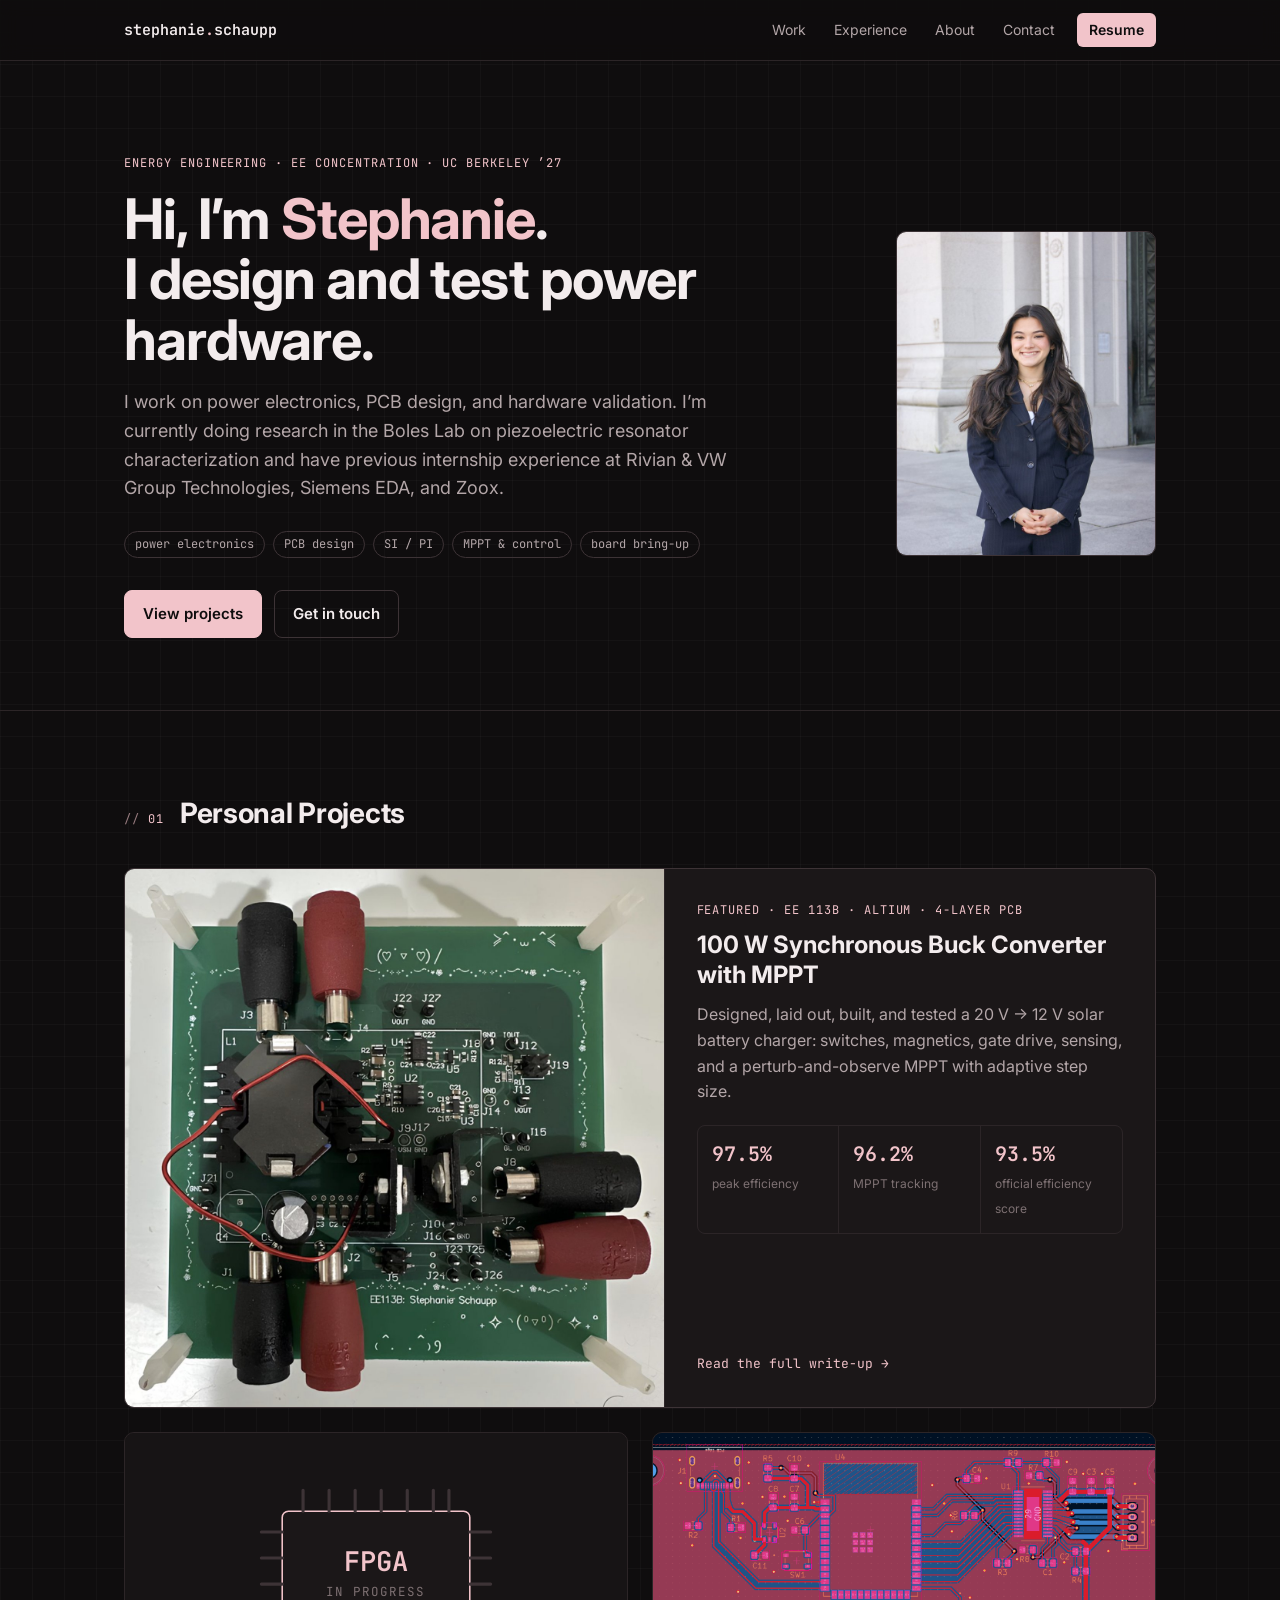
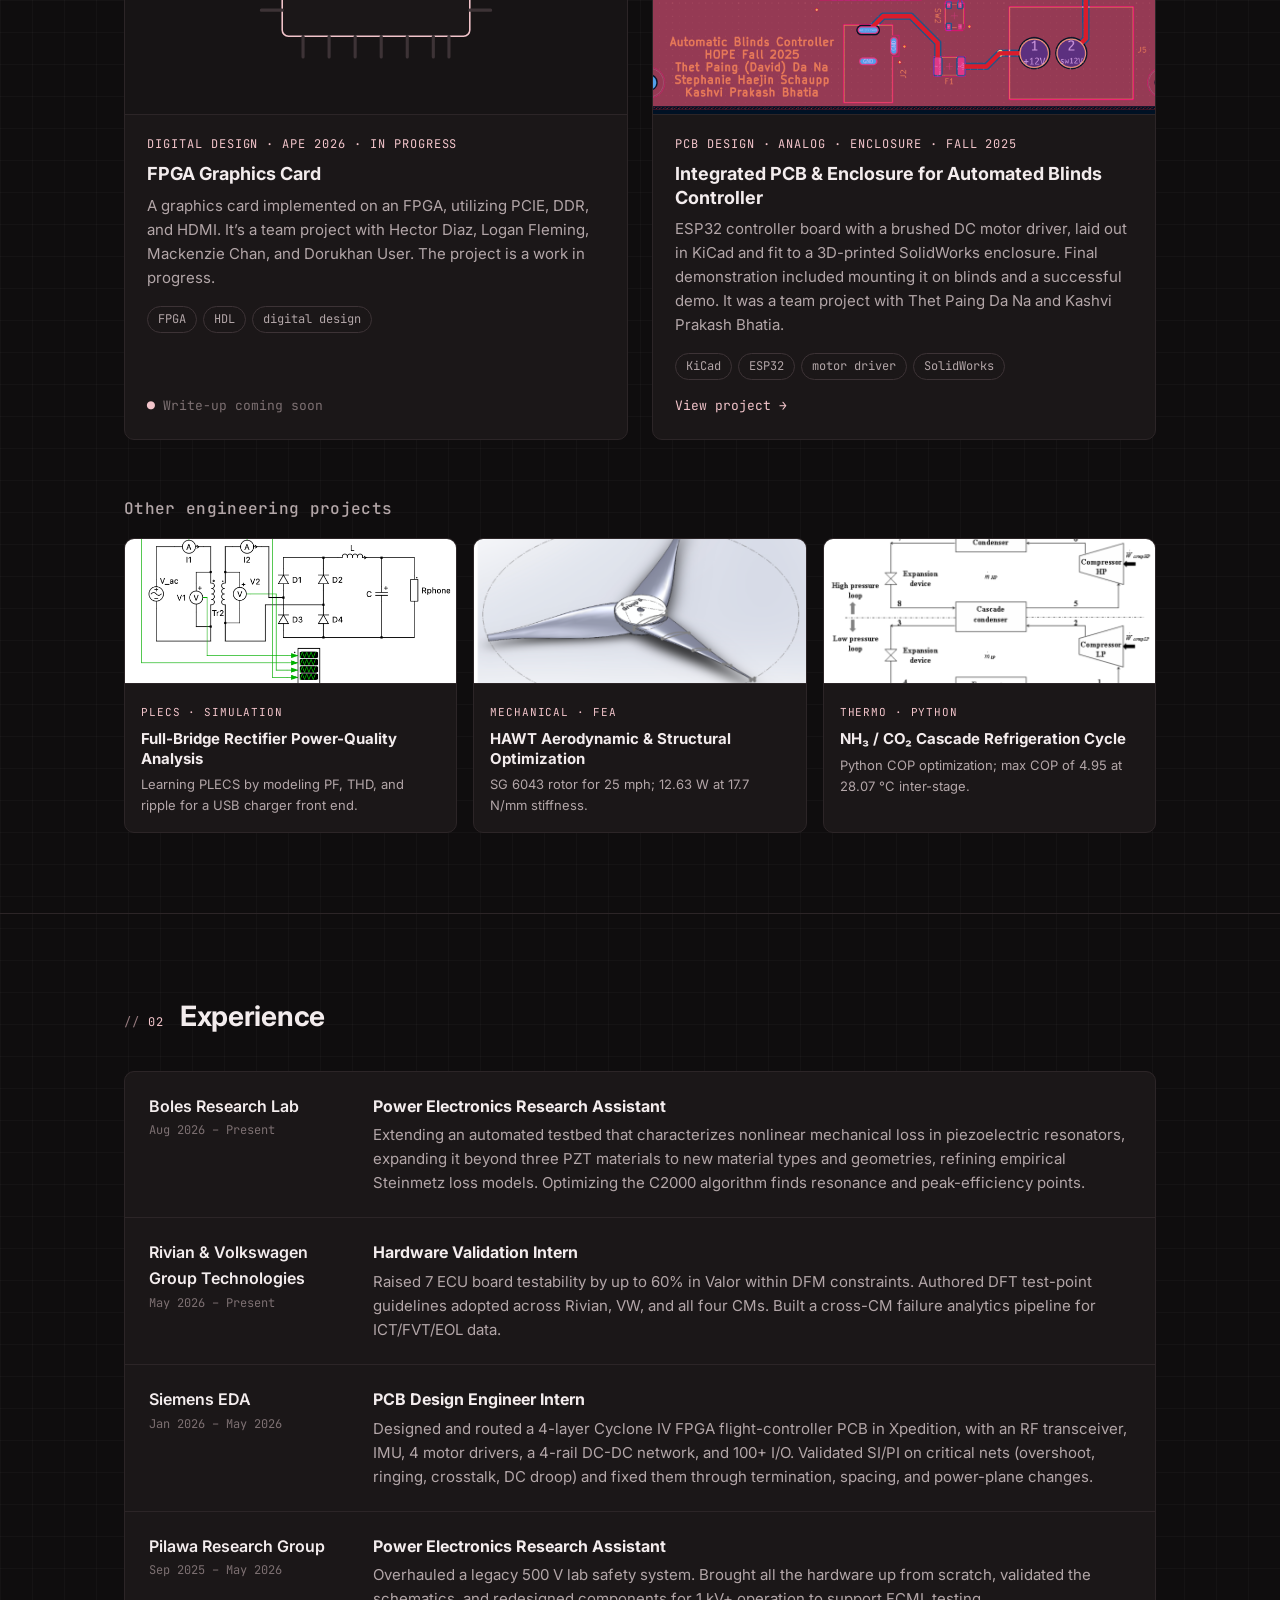
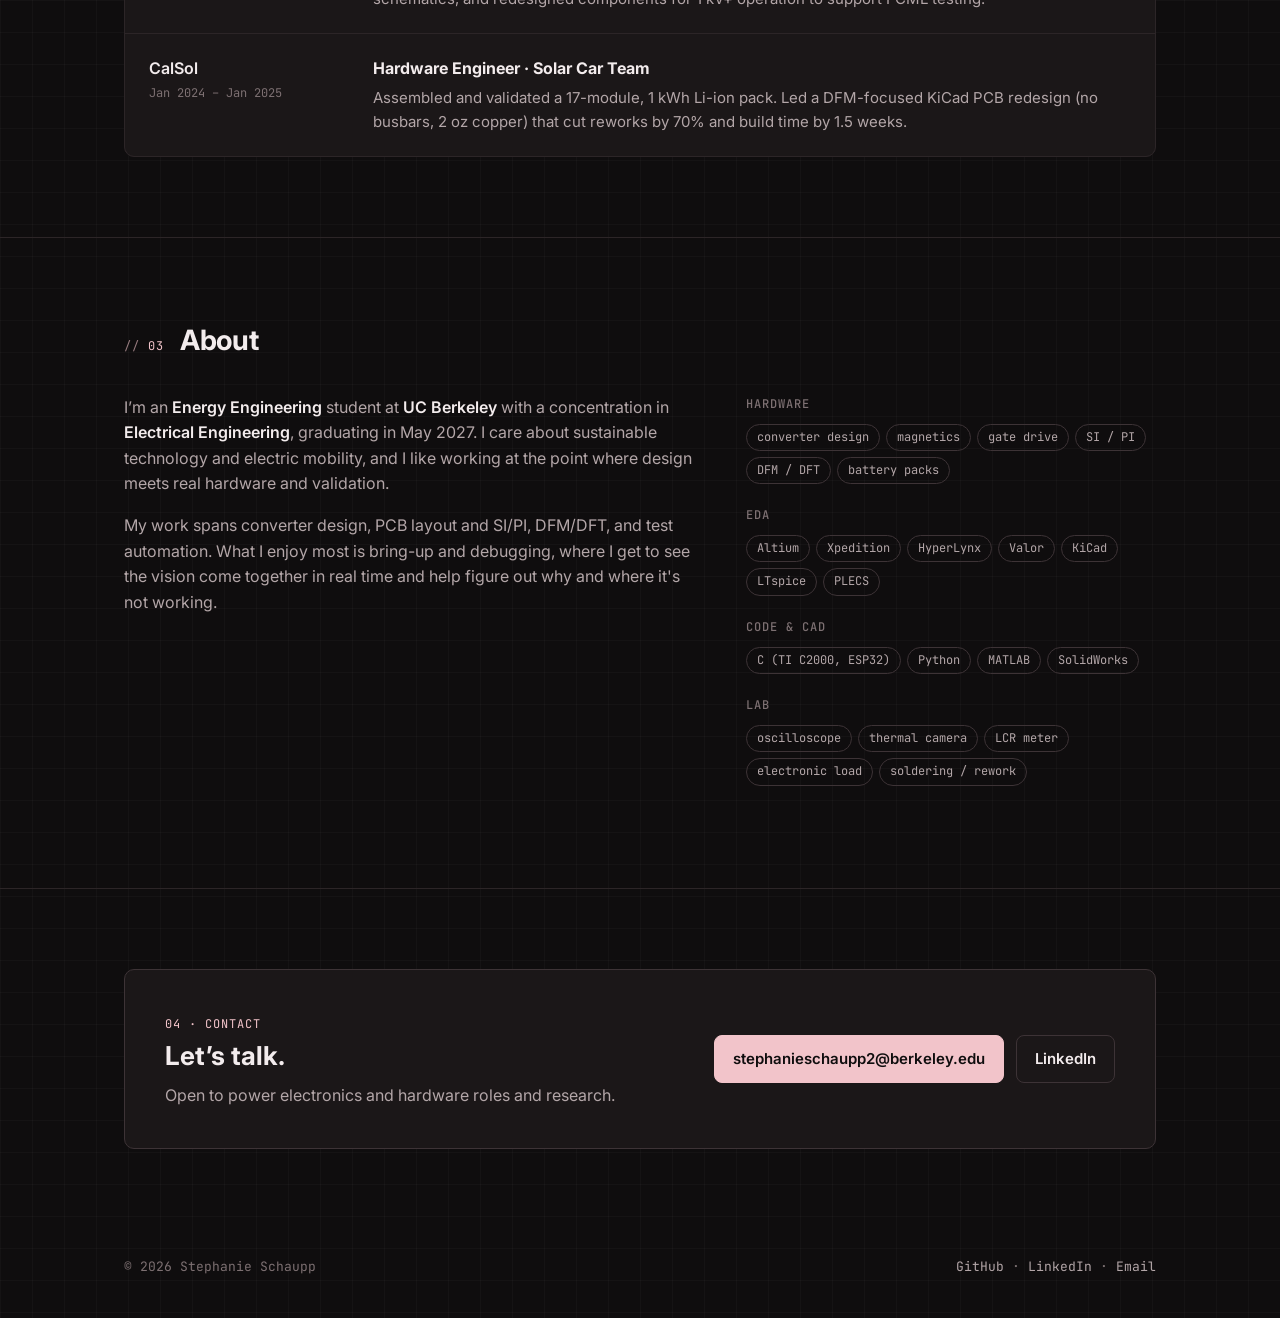
==== commit 82b67464: "Wording fixes" ====
--- a/index.html
+++ b/index.html
@@ -34,7 +34,7 @@
         <div>
           <span class="label">Energy Engineering · EE concentration · UC Berkeley ’27</span>
           <h1>Hi, I’m <span class="accent">Stephanie</span>.<br>I design and test power hardware.</h1>
-          <p class="lead">I work on power electronics, PCB design, and hardware validation: converters, board layout, and the lab work that proves a design does what the math says it should. I’m currently doing research in the Boles Lab on piezoelectric resonator characterization and have previous internship experience at Rivian &amp; VW Group Technologies, Siemens EDA, and Zoox.</p>
+          <p class="lead">I work on power electronics, PCB design, and hardware validation. I’m currently doing research in the Boles Lab on piezoelectric resonator characterization and have previous internship experience at Rivian &amp; VW Group Technologies, Siemens EDA, and Zoox.</p>
           <div class="hero-tags">
             <span class="tag">power electronics</span>
             <span class="tag">PCB design</span>
@@ -94,7 +94,7 @@
             <div class="card-body">
               <span class="label">Digital design · APE 2026 · In progress</span>
               <h3>FPGA Graphics Card</h3>
-              <p>A graphics card implemented on an FPGA. It’s a team project with Hector Diaz, Logan Fleming, Mackenzie Chan, and Dorukhan User. The block diagram and full write-up are coming soon.</p>
+              <p>A graphics card implemented on an FPGA, utilizing PCIE, DDR, and HDMI. It’s a team project with Hector Diaz, Logan Fleming, Mackenzie Chan, and Dorukhan User. The project is a work in progress.</p>
               <div class="tags"><span class="tag">FPGA</span><span class="tag">HDL</span><span class="tag">digital design</span></div>
               <span class="wip">Write-up coming soon</span>
             </div>
@@ -105,7 +105,7 @@
             <div class="card-body">
               <span class="label">PCB design · Analog · Enclosure · Fall 2025</span>
               <h3>Integrated PCB &amp; Enclosure for Automated Blinds Controller</h3>
-              <p>ESP32 controller board with a brushed DC motor driver, laid out in KiCad and fit to a 3D-printed SolidWorks enclosure. We mounted it on blinds and got it working. A team project with Thet Paing (David) Da Na and Kashvi Prakash Bhatia.</p>
+              <p>ESP32 controller board with a brushed DC motor driver, laid out in KiCad and fit to a 3D-printed SolidWorks enclosure. Final demonstration included mounting it on blinds and a successful demo. It was a team project with Thet Paing Da Na and Kashvi Prakash Bhatia.</p>
               <div class="tags"><span class="tag">KiCad</span><span class="tag">ESP32</span><span class="tag">motor driver</span><span class="tag">SolidWorks</span></div>
               <span class="more">View project</span>
             </div>
@@ -154,35 +154,35 @@
             <div class="org">Boles Research Lab<small>Aug 2026 – Present</small></div>
             <div>
               <h3>Power Electronics Research Assistant</h3>
-              <p>Extending an automated testbed that characterizes nonlinear mechanical loss in piezoelectric resonators. I’m expanding it beyond three PZT materials to new material types and geometries, refining empirical Steinmetz loss models, and speeding up the C2000 sweep that finds resonance and peak-efficiency points.</p>
+              <p>Extending an automated testbed that characterizes nonlinear mechanical loss in piezoelectric resonators, expanding it beyond three PZT materials to new material types and geometries, refining empirical Steinmetz loss models. Optimizing the C2000 algorithm finds resonance and peak-efficiency points.</p>
             </div>
           </div>
           <div class="xp">
             <div class="org">Rivian &amp; Volkswagen Group Technologies<small>May 2026 – Present</small></div>
             <div>
               <h3>Hardware Validation Intern</h3>
-              <p>Raised RF ECU board testability from 45.6% to 56.7% in Valor within DFM constraints. I also wrote DFT test-point guidelines adopted across Rivian, VW, and all four CMs, and built a cross-CM failure analytics pipeline for ICT/FVT/EOL data.</p>
+              <p>Raised 7 ECU board testability by up to 60% in Valor within DFM constraints. Authored DFT test-point guidelines adopted across Rivian, VW, and all four CMs. Built a cross-CM failure analytics pipeline for ICT/FVT/EOL data.</p>
             </div>
           </div>
           <div class="xp">
             <div class="org">Siemens EDA<small>Jan 2026 – May 2026</small></div>
             <div>
               <h3>PCB Design Engineer Intern</h3>
-              <p>Designed and routed a 4-layer Cyclone IV FPGA flight-controller PCB in Xpedition, with an RF transceiver, IMU, 4 motor drivers, a 4-rail DC-DC network, and 100+ I/O. I validated SI/PI on critical nets (overshoot, ringing, crosstalk, DC droop) and fixed them through termination, spacing, and power-plane changes.</p>
+              <p>Designed and routed a 4-layer Cyclone IV FPGA flight-controller PCB in Xpedition, with an RF transceiver, IMU, 4 motor drivers, a 4-rail DC-DC network, and 100+ I/O. Validated SI/PI on critical nets (overshoot, ringing, crosstalk, DC droop) and fixed them through termination, spacing, and power-plane changes.</p>
             </div>
           </div>
           <div class="xp">
             <div class="org">Pilawa Research Group<small>Sep 2025 – May 2026</small></div>
             <div>
               <h3>Power Electronics Research Assistant</h3>
-              <p>Overhauled a legacy 500 V lab safety system. I brought all the hardware up from scratch, validated the schematics, and redesigned components for 1 kV+ operation to support FCML testing.</p>
+              <p>Overhauled a legacy 500 V lab safety system. Brought all the hardware up from scratch, validated the schematics, and redesigned components for 1 kV+ operation to support FCML testing.</p>
             </div>
           </div>
           <div class="xp">
             <div class="org">CalSol<small>Jan 2024 – Jan 2025</small></div>
             <div>
               <h3>Hardware Engineer · Solar Car Team</h3>
-              <p>Assembled and validated a 17-module, 1 kWh Li-ion pack. I also led a DFM-focused KiCad PCB redesign (no busbars, 2 oz copper) that cut reworks by 70% and build time by 1.5 weeks.</p>
+              <p>Assembled and validated a 17-module, 1 kWh Li-ion pack. Led a DFM-focused KiCad PCB redesign (no busbars, 2 oz copper) that cut reworks by 70% and build time by 1.5 weeks.</p>
             </div>
           </div>
         </div>
@@ -198,8 +198,8 @@
         </div>
         <div class="about-grid">
           <div>
-            <p>I’m an <strong>Energy Engineering</strong> student at <strong>UC Berkeley</strong> with a concentration in <strong>Electrical Engineering</strong>, graduating in May 2027. I care about sustainable technology and electric mobility, and I like working at the point where circuit design meets real hardware.</p>
-            <p>My work spans converter design, PCB layout and SI/PI, DFM/DFT, and test automation. What I enjoy most is bring-up: building a board one subsystem at a time and using the scope, thermal camera, and e-load to figure out why it isn’t matching the model yet.</p>
+            <p>I’m an <strong>Energy Engineering</strong> student at <strong>UC Berkeley</strong> with a concentration in <strong>Electrical Engineering</strong>, graduating in May 2027. I care about sustainable technology and electric mobility, and I like working at the point where design meets real hardware and validation.</p>
+            <p>My work spans converter design, PCB layout and SI/PI, DFM/DFT, and test automation. What I enjoy most is bring-up and debugging, where I get to see the vision come together in real time and help figure out why and where it's not working.</p>
           </div>
           <div class="skills">
             <h4>Hardware</h4>
